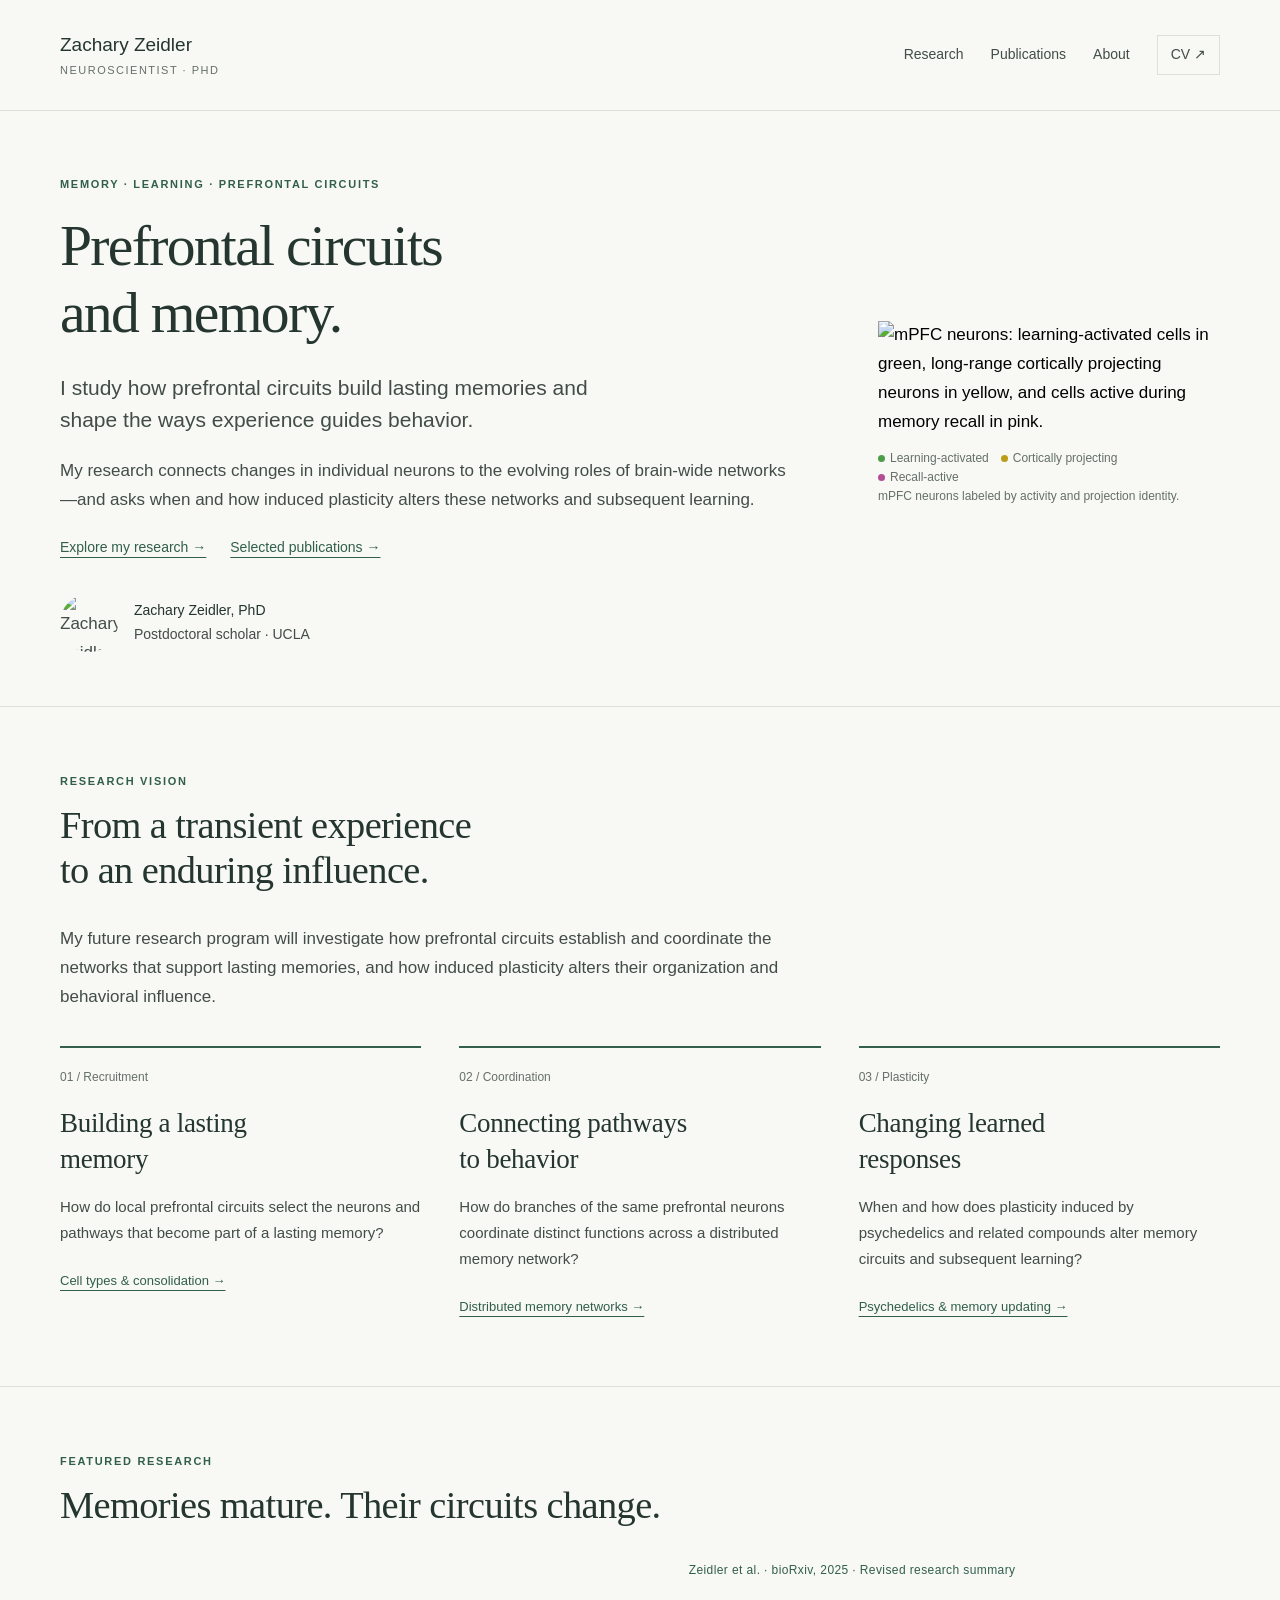
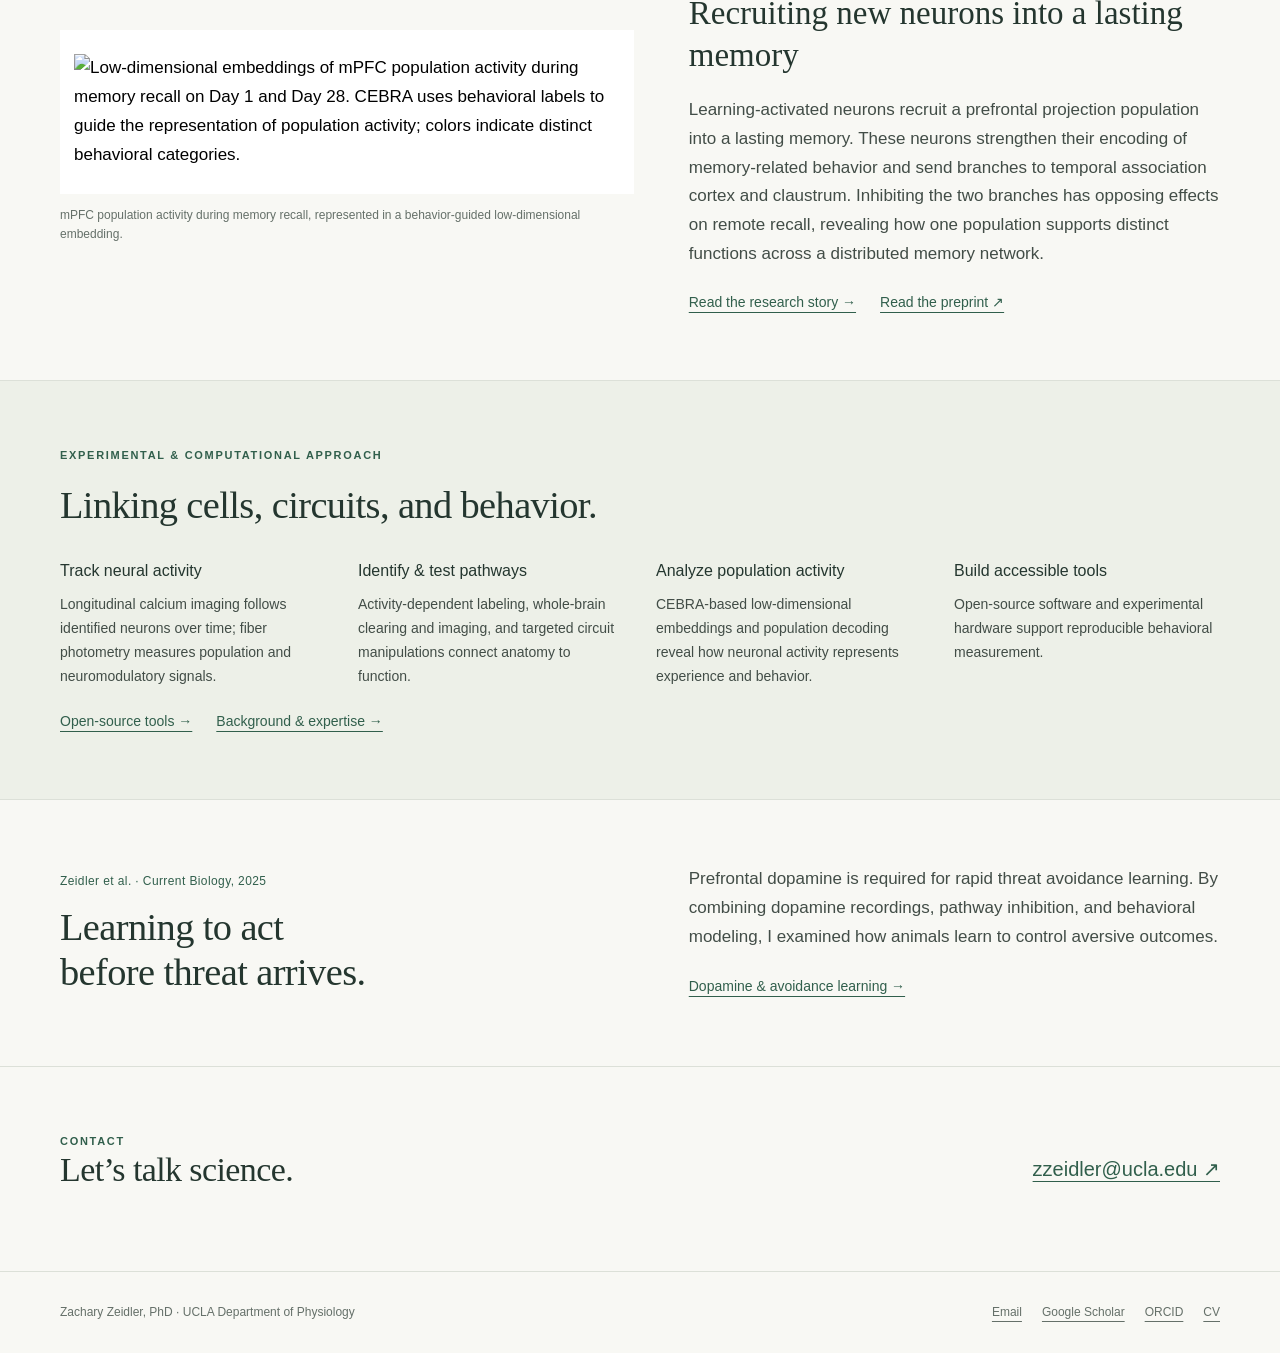
==== index.html @ d7605eec "Add professional neuroscience website" ====
<!doctype html>
<html lang="en"><head><meta charset="utf-8"><meta name="viewport" content="width=device-width,initial-scale=1"><title>Memory, learning &amp; prefrontal circuits | Zachary Zeidler</title><meta name="description" content="Zachary Zeidler is a UCLA neuroscientist studying how prefrontal circuits build lasting memories and support learning and behavioral flexibility."><meta name="theme-color" content="#f8f8f4"><meta property="og:title" content="Memory, learning &amp; prefrontal circuits | Zachary Zeidler"><meta property="og:description" content="Zachary Zeidler is a UCLA neuroscientist studying how prefrontal circuits build lasting memories and support learning and behavioral flexibility."><meta property="og:type" content="website"><link rel="stylesheet" href="styles.css"><script src="site.js" defer></script></head>
<body><a class="skip-link" href="#main">Skip to content</a><header class="site-header"><div class="wrap header-inner"><a class="wordmark" href="index.html">Zachary Zeidler<span>Neuroscientist · PhD</span></a><nav class="site-nav" aria-label="Main navigation"><a href="research.html">Research</a><a href="publications.html">Publications</a><a href="about.html">About</a><a class="cv-link" href="assets/Zeidler-CV-2026.pdf">CV <span aria-hidden="true">↗</span></a></nav></div></header>
<main id="main"><div class="wrap"><section class="hero"><div><p class="eyebrow">Memory · Learning · Prefrontal circuits</p><h1>Prefrontal circuits<br>and memory.</h1><p class="lead">I study how prefrontal circuits build lasting memories and shape the ways experience guides behavior.</p><p>My research connects changes in individual neurons to the evolving roles of brain-wide networks—and asks when and how induced plasticity alters these networks and subsequent learning.</p><div class="link-row"><a class="text-link" href="research.html">Explore my research →</a><a class="text-link" href="publications.html">Selected publications →</a></div><div class="identity"><img src="assets/zeidler-headshot.jpg" alt="Zachary Zeidler" width="58" height="58"><p><strong>Zachary Zeidler, PhD</strong><br>Postdoctoral scholar · UCLA</p></div></div>
<figure class="histology-figure"><button class="image-button" type="button" data-image="assets/histogood.jpg" data-title="mPFC neuron populations" data-caption="mPFC neurons: learning-activated cells in green, long-range cortically projecting neurons in yellow, and cells active during memory recall in pink." aria-label="Enlarge: mPFC neuron populations"><img class="hero-image" src="assets/histogood.jpg" alt="mPFC neurons: learning-activated cells in green, long-range cortically projecting neurons in yellow, and cells active during memory recall in pink." loading="eager"></button><figcaption><span class="caption-key"><span class="dot learning"></span>Learning-activated</span><span class="caption-key"><span class="dot projection"></span>Cortically projecting</span><span class="caption-key"><span class="dot recall"></span>Recall-active</span><br>mPFC neurons labeled by activity and projection identity.</figcaption></figure></section></div>
<section class="section"><div class="wrap"><div class="section-head"><div><p class="eyebrow">Research vision</p><h2>From a transient experience<br>to an enduring influence.</h2></div></div><p class="section-intro">My future research program will investigate how prefrontal circuits establish and coordinate the networks that support lasting memories, and how induced plasticity alters their organization and behavioral influence.</p><div class="directions">
<article class="direction"><span class="number">01 / Recruitment</span><h3>Building a lasting<br>memory</h3><p>How do local prefrontal circuits select the neurons and pathways that become part of a lasting memory?</p><a href="research.html#recruitment">Cell types &amp; consolidation →</a></article>
<article class="direction"><span class="number">02 / Coordination</span><h3>Connecting pathways<br>to behavior</h3><p>How do branches of the same prefrontal neurons coordinate distinct functions across a distributed memory network?</p><a href="research.html#coordination">Distributed memory networks →</a></article>
<article class="direction"><span class="number">03 / Plasticity</span><h3>Changing learned<br>responses</h3><p>When and how does plasticity induced by psychedelics and related compounds alter memory circuits and subsequent learning?</p><a href="research.html#plasticity">Psychedelics &amp; memory updating →</a></article></div></div></section>
<section class="section"><div class="wrap"><div class="section-head"><div><p class="eyebrow">Featured research</p><h2>Memories mature. Their circuits change.</h2></div></div><div class="featured"><figure><div class="figure-panel"><button class="image-button" type="button" data-image="assets/population.jpg" data-title="Population activity across time" data-caption="Low-dimensional embeddings of mPFC population activity during memory recall on Day 1 and Day 28. CEBRA uses behavioral labels to guide the representation of population activity; colors indicate distinct behavioral categories." aria-label="Enlarge: Population activity across time"><img class="" src="assets/population.jpg" alt="Low-dimensional embeddings of mPFC population activity during memory recall on Day 1 and Day 28. CEBRA uses behavioral labels to guide the representation of population activity; colors indicate distinct behavioral categories." loading="lazy"></button></div><figcaption>mPFC population activity during memory recall, represented in a behavior-guided low-dimensional embedding.</figcaption></figure><div><p class="journal">Zeidler et al. · bioRxiv, 2025 · Revised research summary</p><h3>Recruiting new neurons into a lasting memory</h3><p>Learning-activated neurons recruit a prefrontal projection population into a lasting memory. These neurons strengthen their encoding of memory-related behavior and send branches to temporal association cortex and claustrum. Inhibiting the two branches has opposing effects on remote recall, revealing how one population supports distinct functions across a distributed memory network.</p><div class="link-row"><a class="text-link" href="research.html#memory">Read the research story →</a><a class="text-link" href="https://doi.org/10.1101/2025.06.13.659562">Read the preprint ↗</a></div></div></div></div></section>
<section class="section methods-band"><div class="wrap"><p class="eyebrow">Experimental &amp; computational approach</p><h2>Linking cells, circuits, and behavior.</h2><div class="methods"><div><h3>Track neural activity</h3><p>Longitudinal calcium imaging follows identified neurons over time; fiber photometry measures population and neuromodulatory signals.</p></div><div><h3>Identify &amp; test pathways</h3><p>Activity-dependent labeling, whole-brain clearing and imaging, and targeted circuit manipulations connect anatomy to function.</p></div><div><h3>Analyze population activity</h3><p>CEBRA-based low-dimensional embeddings and population decoding reveal how neuronal activity represents experience and behavior.</p></div><div><h3>Build accessible tools</h3><p>Open-source software and experimental hardware support reproducible behavioral measurement.</p></div></div><div class="link-row"><a class="text-link" href="publications.html#tools">Open-source tools →</a><a class="text-link" href="about.html">Background &amp; expertise →</a></div></div></section>
<section class="section"><div class="wrap featured"><div><p class="journal">Zeidler et al. · Current Biology, 2025</p><h2>Learning to act<br>before threat arrives.</h2></div><div><p>Prefrontal dopamine is required for rapid threat avoidance learning. By combining dopamine recordings, pathway inhibition, and behavioral modeling, I examined how animals learn to control aversive outcomes.</p><a class="text-link" href="publications.html#dopamine">Dopamine &amp; avoidance learning →</a></div></div></section><section class="section"><div class="wrap contact"><div><p class="eyebrow">Contact</p><h2>Let’s talk science.</h2></div><a class="email-link" href="mailto:zzeidler@ucla.edu">zzeidler@ucla.edu ↗</a></div></section></main>
<footer class="site-footer"><div class="wrap footer-inner"><span>Zachary Zeidler, PhD · UCLA Department of Physiology</span><div class="footer-links"><a href="mailto:zzeidler@ucla.edu">Email</a><a href="https://scholar.google.com/citations?hl=en&amp;user=5ut2dOMAAAAJ&amp;view_op=list_works&amp;sortby=pubdate">Google Scholar</a><a href="https://orcid.org/0000-0001-6539-4360">ORCID</a><a href="assets/Zeidler-CV-2026.pdf">CV</a></div></div></footer>
<dialog class="image-dialog" aria-labelledby="image-title"><div class="dialog-top"><h2 id="image-title">Research image</h2><button class="close" type="button">Close</button></div><img alt=""><p></p></dialog></body></html>
---- styles.css ----
:root{--paper:#f8f8f4;--white:#fff;--ink:#24362f;--body:#424d47;--muted:#657069;--green:#315f4c;--line:#dce0d8;--wash:#edf0e8;--serif:Georgia,'Times New Roman',serif;--sans:-apple-system,BlinkMacSystemFont,'Segoe UI',sans-serif}
*{box-sizing:border-box}html{scroll-padding-top:30px}body{margin:0;background:var(--paper);color:var(--body);font:17px/1.7 var(--sans);-webkit-font-smoothing:antialiased}a{color:var(--green);text-decoration-thickness:1px;text-underline-offset:5px}a:hover{color:#183f2e}a:focus-visible,button:focus-visible,summary:focus-visible{outline:3px solid #648c78;outline-offset:5px}button{font:inherit}img{max-width:100%;display:block}figure{margin:0}h1,h2,h3{color:var(--ink);font-weight:400;margin:0;line-height:1.17}h1,h2{font-family:var(--serif)}h1{font-size:clamp(40px,4.5vw,64px);letter-spacing:-1.7px}h2{font-size:clamp(30px,3vw,40px);letter-spacing:-.6px}h3{font-size:22px;line-height:1.35}p{margin:0 0 20px}ul{padding-left:22px}.wrap{width:min(1160px,calc(100% - 88px));margin:auto}.narrow{max-width:780px}.eyebrow{font-size:11px;letter-spacing:1.7px;text-transform:uppercase;font-weight:600;color:var(--green);margin:0 0 18px}.small{font-size:14px;line-height:1.6;color:var(--muted)}.site-header{padding:29px 0;border-bottom:1px solid var(--line)}.header-inner{display:flex;justify-content:space-between;align-items:center;gap:30px}.wordmark{font-size:19px;font-weight:500;color:var(--ink);text-decoration:none;white-space:nowrap}.wordmark span{display:block;color:var(--muted);font-size:11px;letter-spacing:1.5px;text-transform:uppercase;font-weight:400;line-height:1.8}.site-nav{display:flex;gap:27px;align-items:center;font-size:14px}.site-nav a{text-decoration:none;color:var(--body);padding:6px 0}.site-nav a[aria-current=page]{color:var(--green);box-shadow:0 1px var(--green)}.site-nav .cv-link{border:1px solid var(--line);padding:7px 13px}.skip-link{position:absolute;top:-100px;left:20px;padding:8px;background:var(--white);z-index:5}.skip-link:focus{top:10px}.hero{display:grid;grid-template-columns:1.2fr 1fr;gap:72px;align-items:center;padding:64px 0 54px}.hero h1{margin-bottom:25px}.hero .lead{font-size:21px;line-height:1.55;max-width:560px}.hero .identity{display:flex;gap:16px;align-items:center;margin-top:34px}.identity img{width:58px;height:58px;border-radius:50%;object-fit:cover;object-position:50% 43%}.identity p{margin:0;font-size:14px}.identity strong{font-weight:500;color:var(--ink)}.hero-image{width:100%;height:430px;object-fit:cover;object-position:61% 50%}.image-button{display:block;width:100%;padding:0;border:0;background:transparent;cursor:zoom-in;text-align:left}.image-button:hover img{outline:1px solid var(--green);outline-offset:3px}figcaption{font-size:12px;line-height:1.6;color:var(--muted);margin-top:12px}.caption-key{display:inline-flex;gap:5px;align-items:center;margin-right:12px}.dot{width:7px;height:7px;border-radius:50%;display:inline-block}.dot.learning{background:#458751}.dot.recall{background:#a74e91}.text-link{font-size:14px;font-weight:500}.link-row{display:flex;gap:24px;flex-wrap:wrap;margin-top:22px}.section{padding:65px 0;border-top:1px solid var(--line)}.section-head{display:flex;justify-content:space-between;gap:28px;align-items:end;margin-bottom:32px}.section-head h2{max-width:760px}.section-head .eyebrow{margin-bottom:12px}.section-intro{max-width:745px;margin-bottom:35px}.directions{display:grid;grid-template-columns:repeat(3,1fr);gap:38px}.direction{border-top:2px solid var(--green);padding-top:19px}.direction .number{font-size:12px;color:var(--muted);display:block;margin-bottom:17px}.direction h3{font-family:var(--serif);font-size:27px;margin-bottom:16px;letter-spacing:-.3px}.direction p{font-size:15px;line-height:1.75}.direction a{font-size:13px}.featured{display:grid;grid-template-columns:1.08fr 1fr;gap:55px;align-items:center}.featured .figure-panel{background:var(--white);padding:24px 14px}.featured h3{font-family:var(--serif);font-size:33px;line-height:1.25;margin-bottom:20px}.journal{font-size:12px;color:var(--green);letter-spacing:.4px;margin-bottom:13px}.methods-band{background:var(--wash)}.methods{display:grid;grid-template-columns:repeat(4,1fr);gap:32px;margin-top:32px}.methods h3{font-size:16px;font-weight:500;margin-bottom:12px}.methods p{font-size:14px;margin:0}.page-top{padding:66px 0 46px}.page-top h1{margin-bottom:23px}.page-top .intro{font-size:21px;line-height:1.6;max-width:810px}.page-top .eyebrow{margin-bottom:17px}.research-story{display:grid;grid-template-columns:1fr 1fr;gap:65px;align-items:start}.research-story h2{margin-bottom:22px}.research-story h3{margin:26px 0 13px;font-family:var(--serif);font-size:27px}.anatomy{background:#050505;padding:15px;display:grid;grid-template-columns:1fr 1fr;gap:10px;color:#f4f4f4}.anatomy div{min-width:0}.anatomy img{width:100%;height:190px;object-fit:contain}.anatomy span{display:block;font-size:11px;letter-spacing:1px;text-transform:uppercase;padding:4px 7px}.research-gallery{display:grid;gap:30px}.population-panel{padding:22px 10px;background:white}.vision-detail{display:grid;grid-template-columns:200px 1fr;gap:48px;padding:36px 0;border-top:1px solid var(--line)}.vision-detail h3{font-family:var(--serif);font-size:29px;margin-bottom:16px}.vision-detail .index{font-size:13px;color:var(--green)}.vision-detail p:last-child{margin-bottom:0}.vision-detail .approach{font-size:14px;color:var(--muted)}.pub{display:grid;grid-template-columns:180px 1fr;gap:50px;padding:38px 0;border-top:1px solid var(--line)}.pub-side .pub-year{font-family:var(--serif);font-size:30px;color:var(--ink);margin-bottom:5px}.pub-side p{font-size:13px;margin:0}.pub h2{font-size:29px;margin-bottom:17px;line-height:1.25}.pub .paper-title{font-size:15px;line-height:1.5;margin-bottom:8px;color:var(--ink);font-weight:500}.pub .authors{font-size:13px;color:var(--muted);margin-bottom:20px}.pub .summary{max-width:740px}.pub .topic{font-size:11px;letter-spacing:1.5px;text-transform:uppercase;color:var(--green);margin-bottom:10px}.pub details{font-size:13px;margin-top:20px}.pub summary{cursor:pointer;color:var(--green)}.pub details p{margin:12px 0 0}.pub .link-row{margin:10px 0 0}.about-grid{display:grid;grid-template-columns:300px 1fr;gap:64px;align-items:start}.portrait{width:300px;aspect-ratio:3/4;object-fit:cover;object-position:center 43%}.about-grid h1{margin-bottom:24px}.about-grid .intro{font-size:21px;line-height:1.6}.about-grid .eyebrow{margin-bottom:16px}.training-grid{display:grid;grid-template-columns:1fr 1fr;gap:60px}.timeline-item{display:grid;grid-template-columns:90px 1fr;gap:23px;padding:23px 0;border-bottom:1px solid var(--line)}.timeline-item .date{font-size:13px;color:var(--muted)}.timeline-item h3{font-size:17px}.timeline-item p{font-size:14px;margin:5px 0 0}.recognition{padding-left:0;list-style:none}.recognition li{padding:14px 0;border-bottom:1px solid var(--line);font-size:15px}.recognition span{color:var(--muted);font-size:13px}.contact{display:flex;justify-content:space-between;align-items:center;gap:40px}.contact h2{font-size:34px;margin-bottom:16px}.contact p{max-width:620px;margin:0}.email-link{font-size:20px;white-space:nowrap}.site-footer{padding:30px 0;border-top:1px solid var(--line);font-size:12px;color:var(--muted)}.footer-inner{display:flex;gap:25px;justify-content:space-between;align-items:center}.footer-links{display:flex;gap:20px;flex-wrap:wrap}.footer-links a{color:var(--muted)}.image-dialog{width:min(1120px,94vw);max-height:93vh;border:0;padding:24px;background:var(--paper);color:var(--body)}.image-dialog::backdrop{background:rgb(16 25 20 / .82)}.image-dialog .dialog-top{display:flex;justify-content:space-between;align-items:center;gap:20px;margin-bottom:18px}.image-dialog h2{font-size:24px}.image-dialog .close{border:1px solid var(--line);background:var(--white);padding:6px 14px;cursor:pointer}.image-dialog img{max-height:70vh;object-fit:contain;margin:auto}.image-dialog p{font-size:13px;margin:14px 0 0}.endnote{font-size:13px;color:var(--muted);padding-top:25px}.inline-note{font-size:13px;color:var(--muted);border-left:2px solid var(--line);padding-left:17px}.section.compact{padding:40px 0}
@media(min-width:1400px){.hero{padding-top:78px;padding-bottom:70px}.hero-image{height:475px}}
@media(max-width:900px){.wrap{width:calc(100% - 48px)}.hero{gap:35px}.hero .lead{font-size:19px}.hero-image{height:380px}.directions{gap:23px}.direction h3{font-size:24px}.methods{grid-template-columns:1fr 1fr;gap:25px}.featured{gap:30px}.research-story{gap:30px}.anatomy{grid-template-columns:1fr}.anatomy img{height:auto}.pub{grid-template-columns:130px 1fr;gap:28px}.about-grid{grid-template-columns:230px 1fr;gap:35px}.portrait{width:230px}.site-nav{gap:17px}.training-grid{gap:35px}.vision-detail{grid-template-columns:140px 1fr;gap:25px}}
@media(max-width:640px){body{font-size:16px}.wrap{width:calc(100% - 40px)}.site-header{padding:18px 0}.header-inner{display:block}.wordmark{font-size:19px}.wordmark span{display:inline;margin-left:10px;font-size:10px}.site-nav{margin-top:18px;gap:19px;flex-wrap:wrap;font-size:13px}.site-nav .cv-link{padding:3px 9px}.hero{grid-template-columns:1fr;padding:36px 0;gap:32px}.hero h1{font-size:46px;letter-spacing:-1px}.hero .lead{font-size:19px}.hero .identity{margin-top:24px}.hero-image{height:300px;object-position:55% 60%}.section{padding:43px 0}.section-head{display:block;margin-bottom:26px}.section-head>a{display:inline-block;margin-top:15px}.directions{grid-template-columns:1fr;gap:27px}.direction .number{margin-bottom:8px}.direction h3{font-size:27px;margin-bottom:12px}.direction p{margin-bottom:13px}.featured{grid-template-columns:1fr;gap:25px}.featured h3{font-size:30px}.methods{gap:24px 22px}.page-top{padding:38px 0 32px}.page-top h1{font-size:43px}.page-top .intro{font-size:19px}.research-story{grid-template-columns:1fr;gap:28px}.anatomy{grid-template-columns:1fr 1fr;padding:8px;gap:5px}.anatomy img{height:125px}.anatomy span{font-size:9px;padding:2px}.vision-detail{grid-template-columns:1fr;gap:12px;padding:28px 0}.vision-detail h3{font-size:28px}.pub{grid-template-columns:1fr;gap:16px;padding:30px 0}.pub-side{display:flex;gap:12px;align-items:baseline}.pub-side .pub-year{font-size:23px}.pub h2{font-size:28px}.about-grid{grid-template-columns:1fr;gap:28px}.portrait{width:190px;aspect-ratio:4/5}.about-grid h1{font-size:43px}.training-grid{grid-template-columns:1fr;gap:35px}.contact{display:block}.email-link{display:inline-block;margin-top:23px;font-size:18px}.footer-inner{display:block}.footer-links{margin-top:14px;gap:18px}.timeline-item{grid-template-columns:80px 1fr;gap:15px}.image-dialog{padding:17px}.image-dialog h2{font-size:20px}}
@media(prefers-reduced-motion:reduce){*{scroll-behavior:auto!important}}

/* Keep supplied histology within its native 342 x 340 pixel resolution. */
.hero{grid-template-columns:minmax(0,1fr) 342px;gap:80px}
.histology-figure{width:100%;max-width:342px;justify-self:center}
.hero-image{width:100%;height:auto;max-width:342px;object-fit:contain;object-position:center}
.dot.learning{background:#4e9e49}.dot.projection{background:#bd9c18}.dot.recall{background:#b54d97}
.image-dialog img{width:auto;max-width:100%;height:auto}
.training-only{max-width:860px}.expertise-intro{margin-top:24px;max-width:850px}
@media(max-width:900px){.hero{grid-template-columns:minmax(0,1fr) minmax(0,300px);gap:32px}}
@media(max-width:640px){.hero{grid-template-columns:1fr;gap:30px}.hero-image{height:auto}}
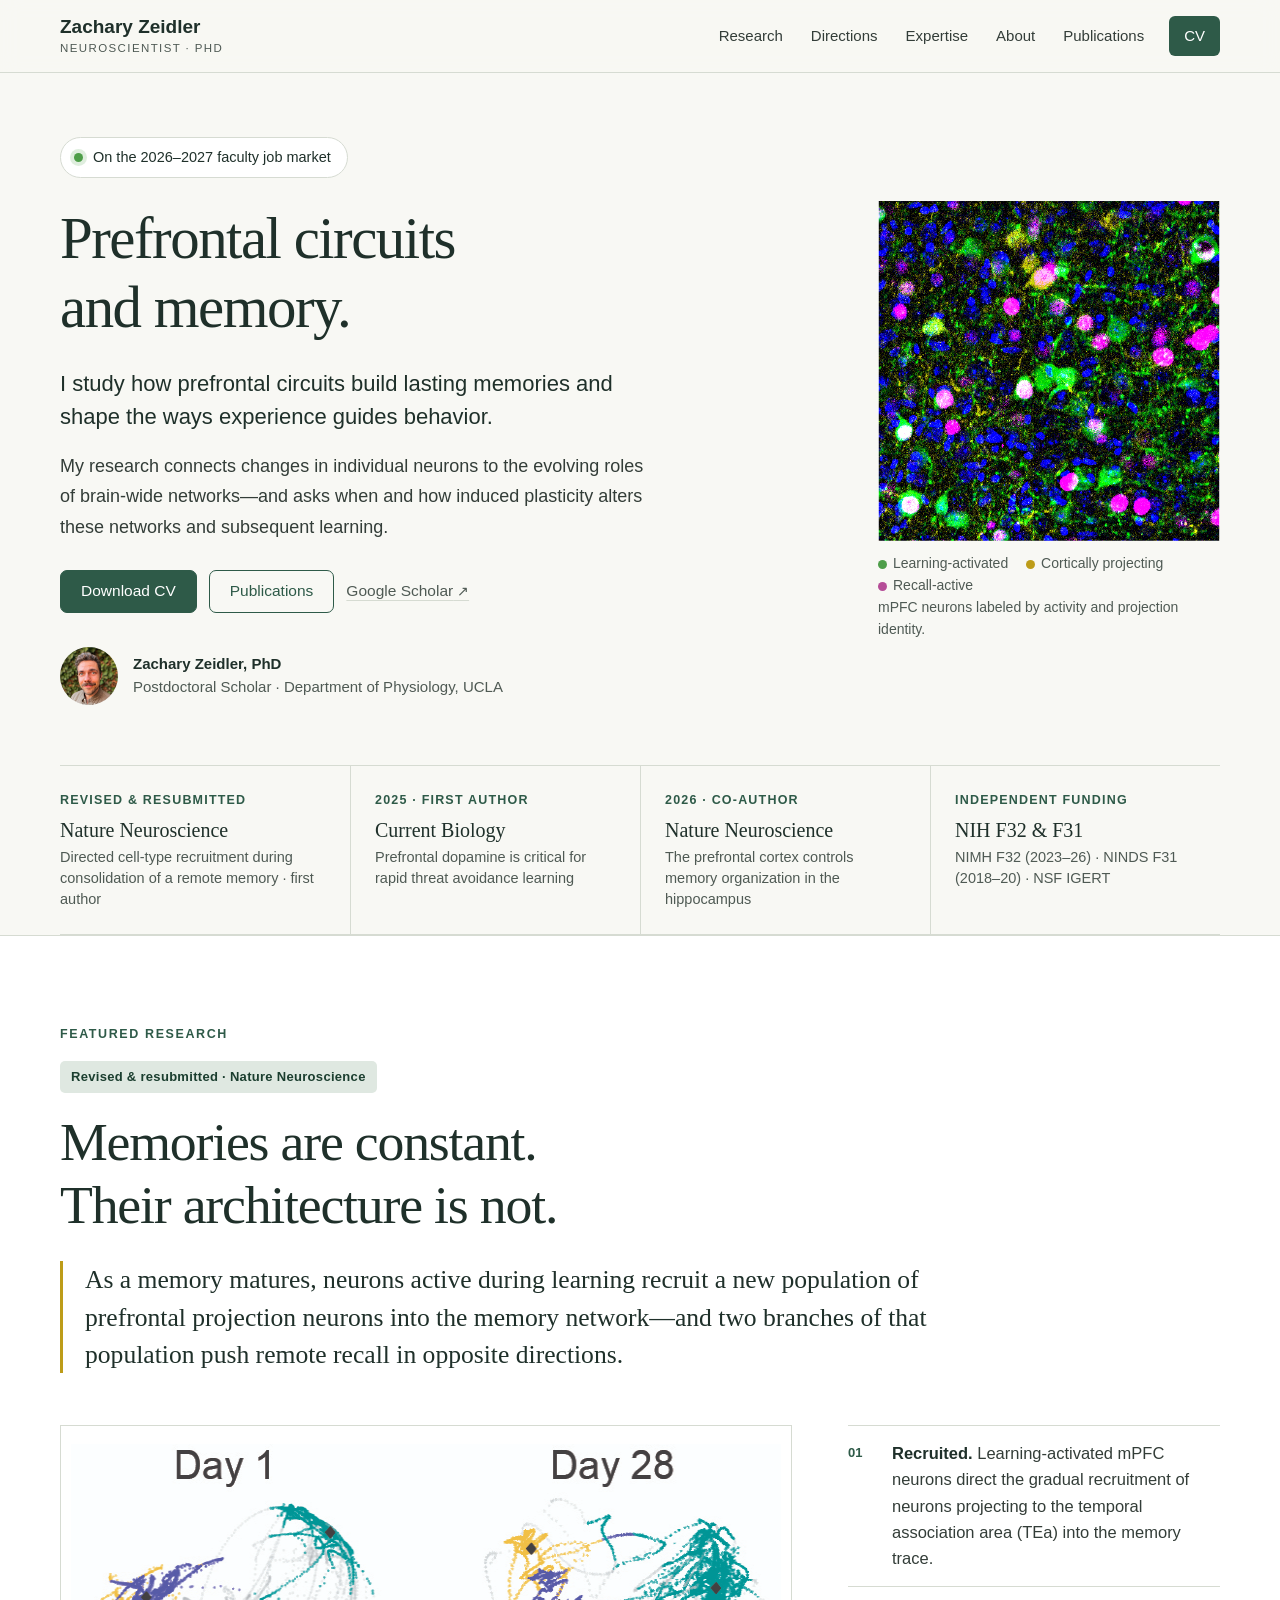
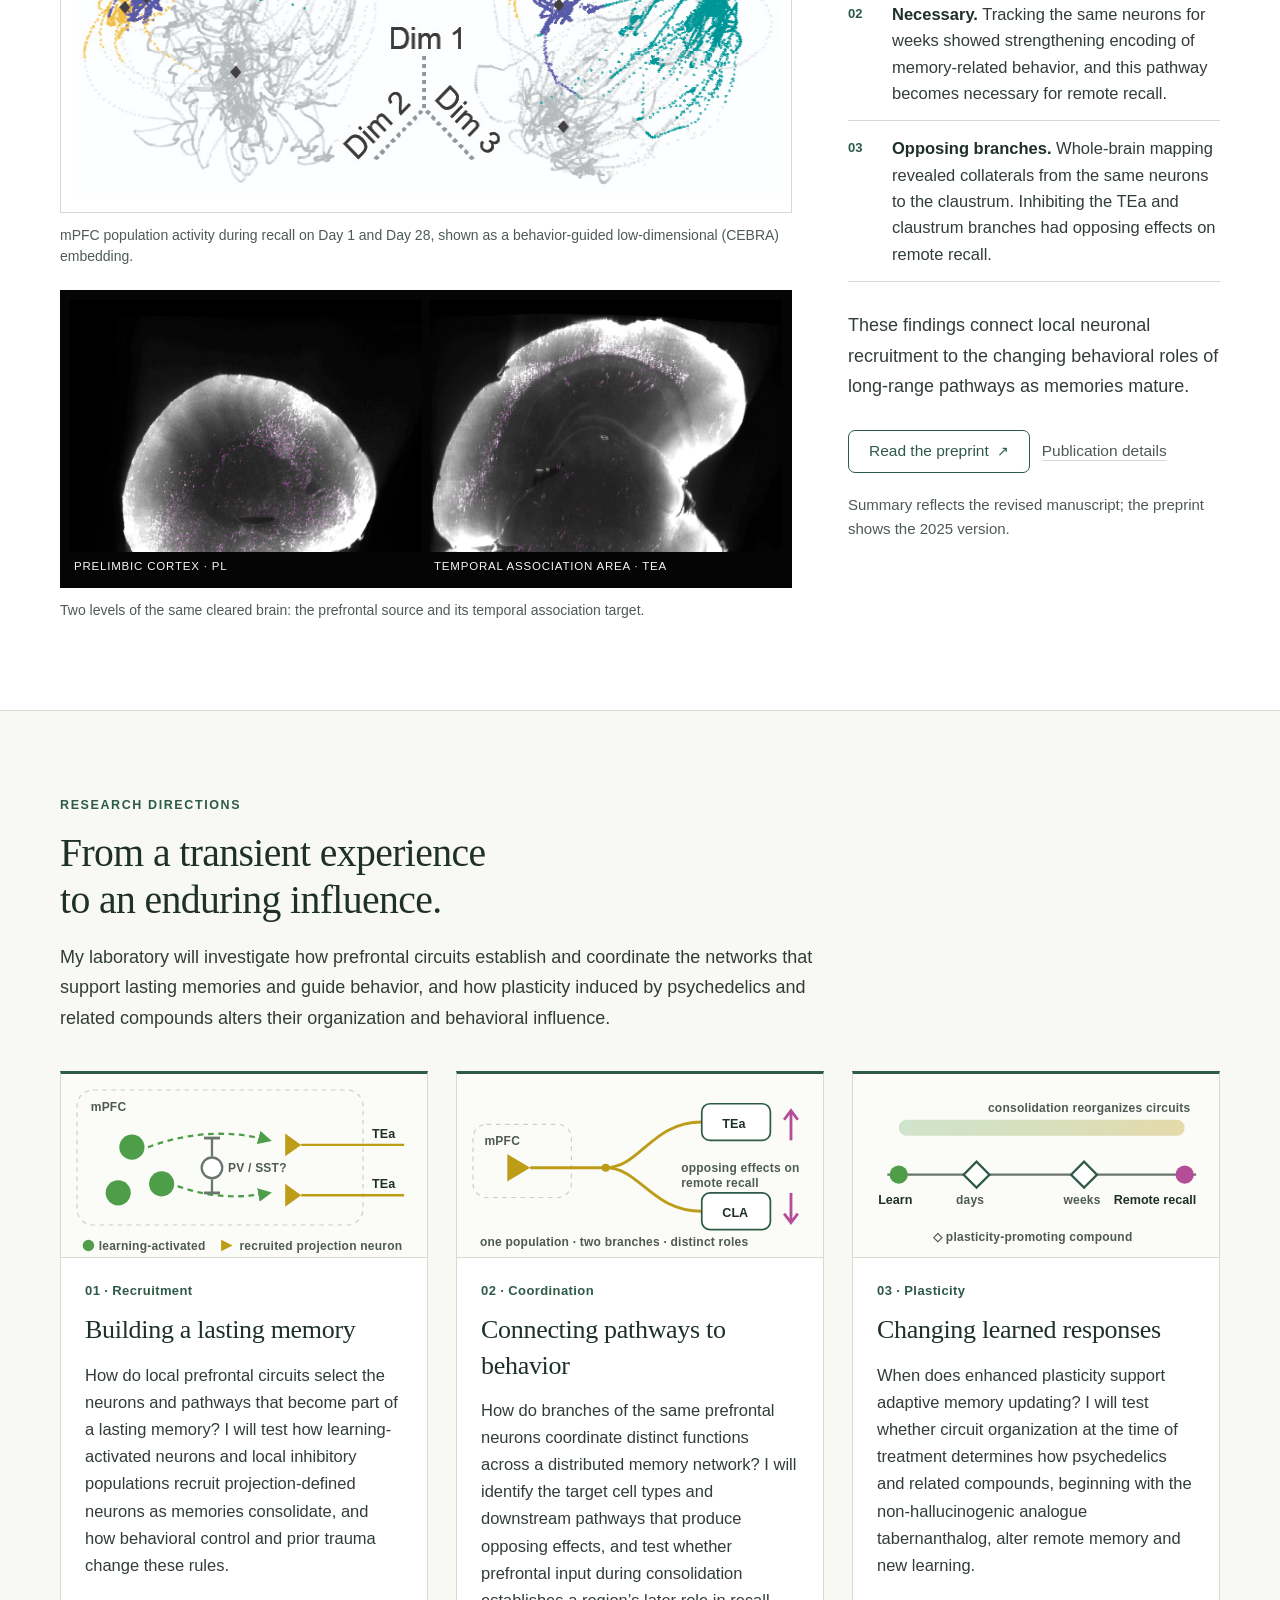
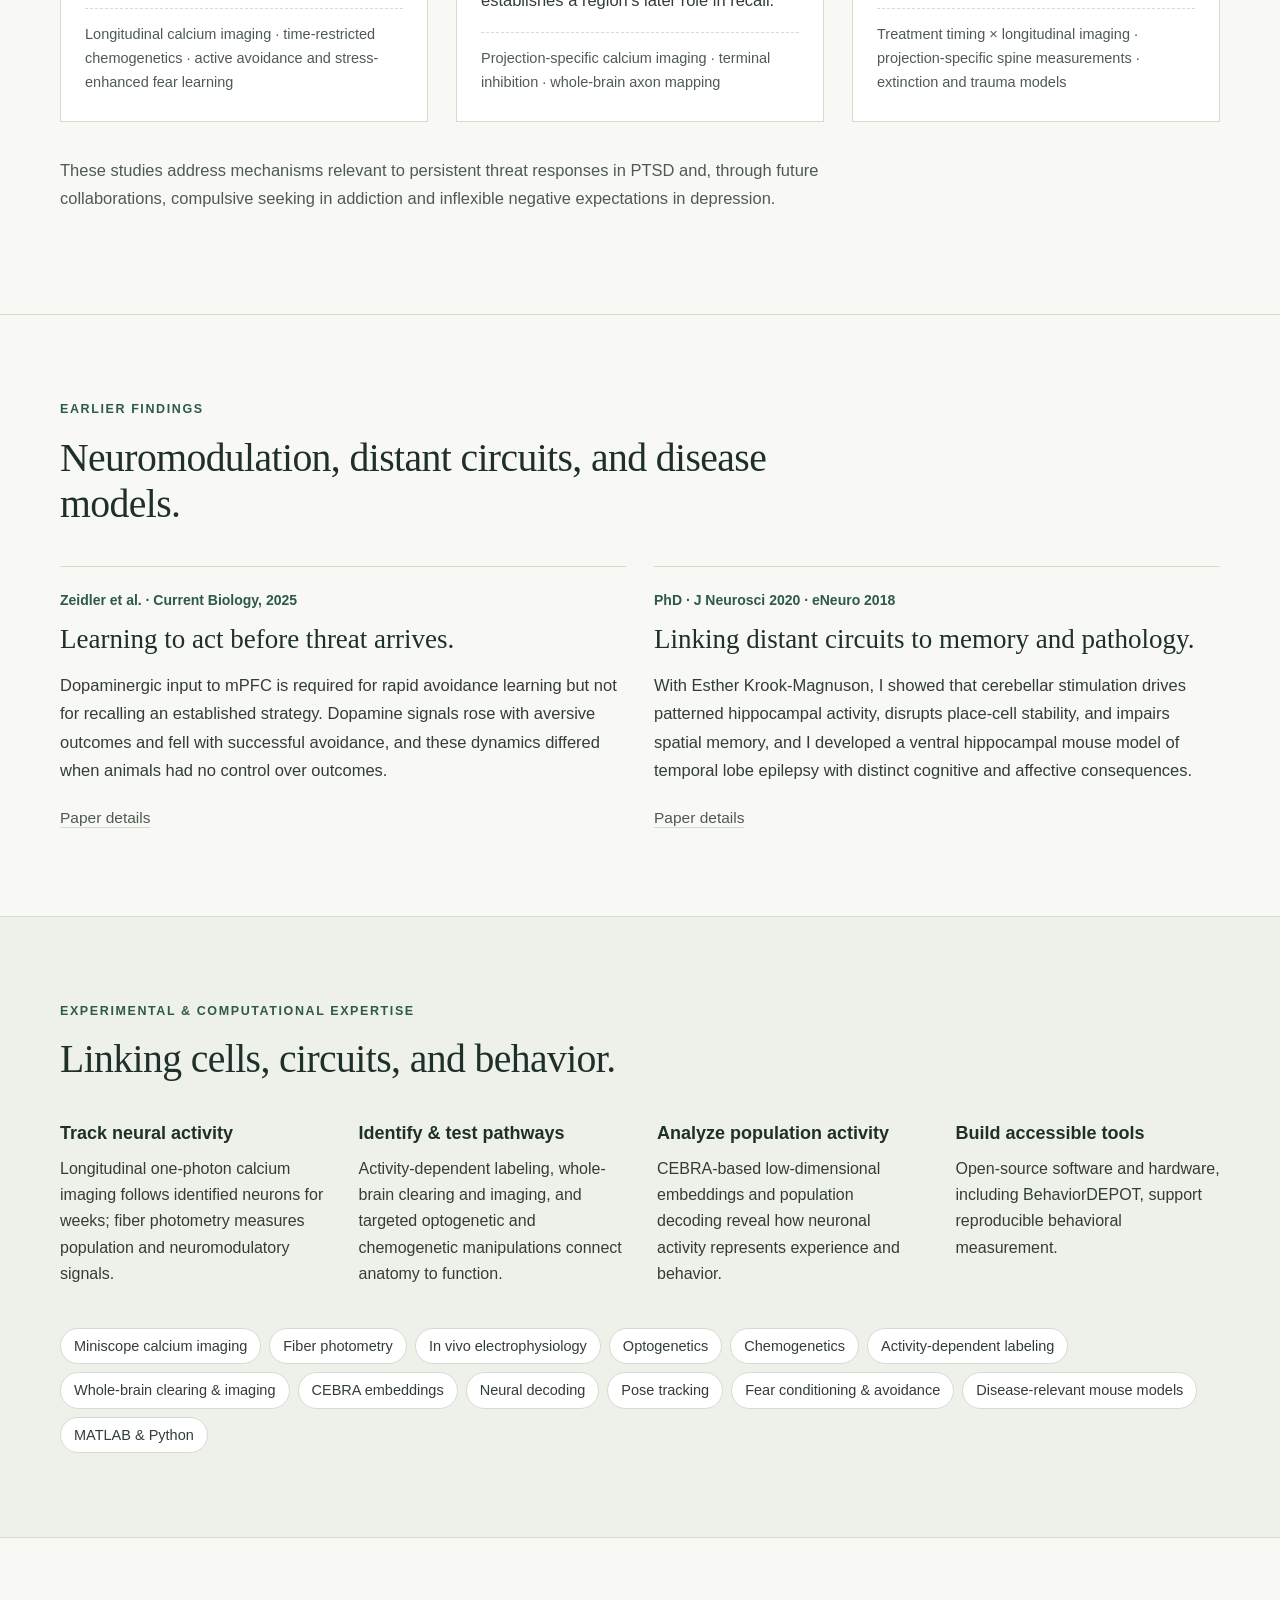
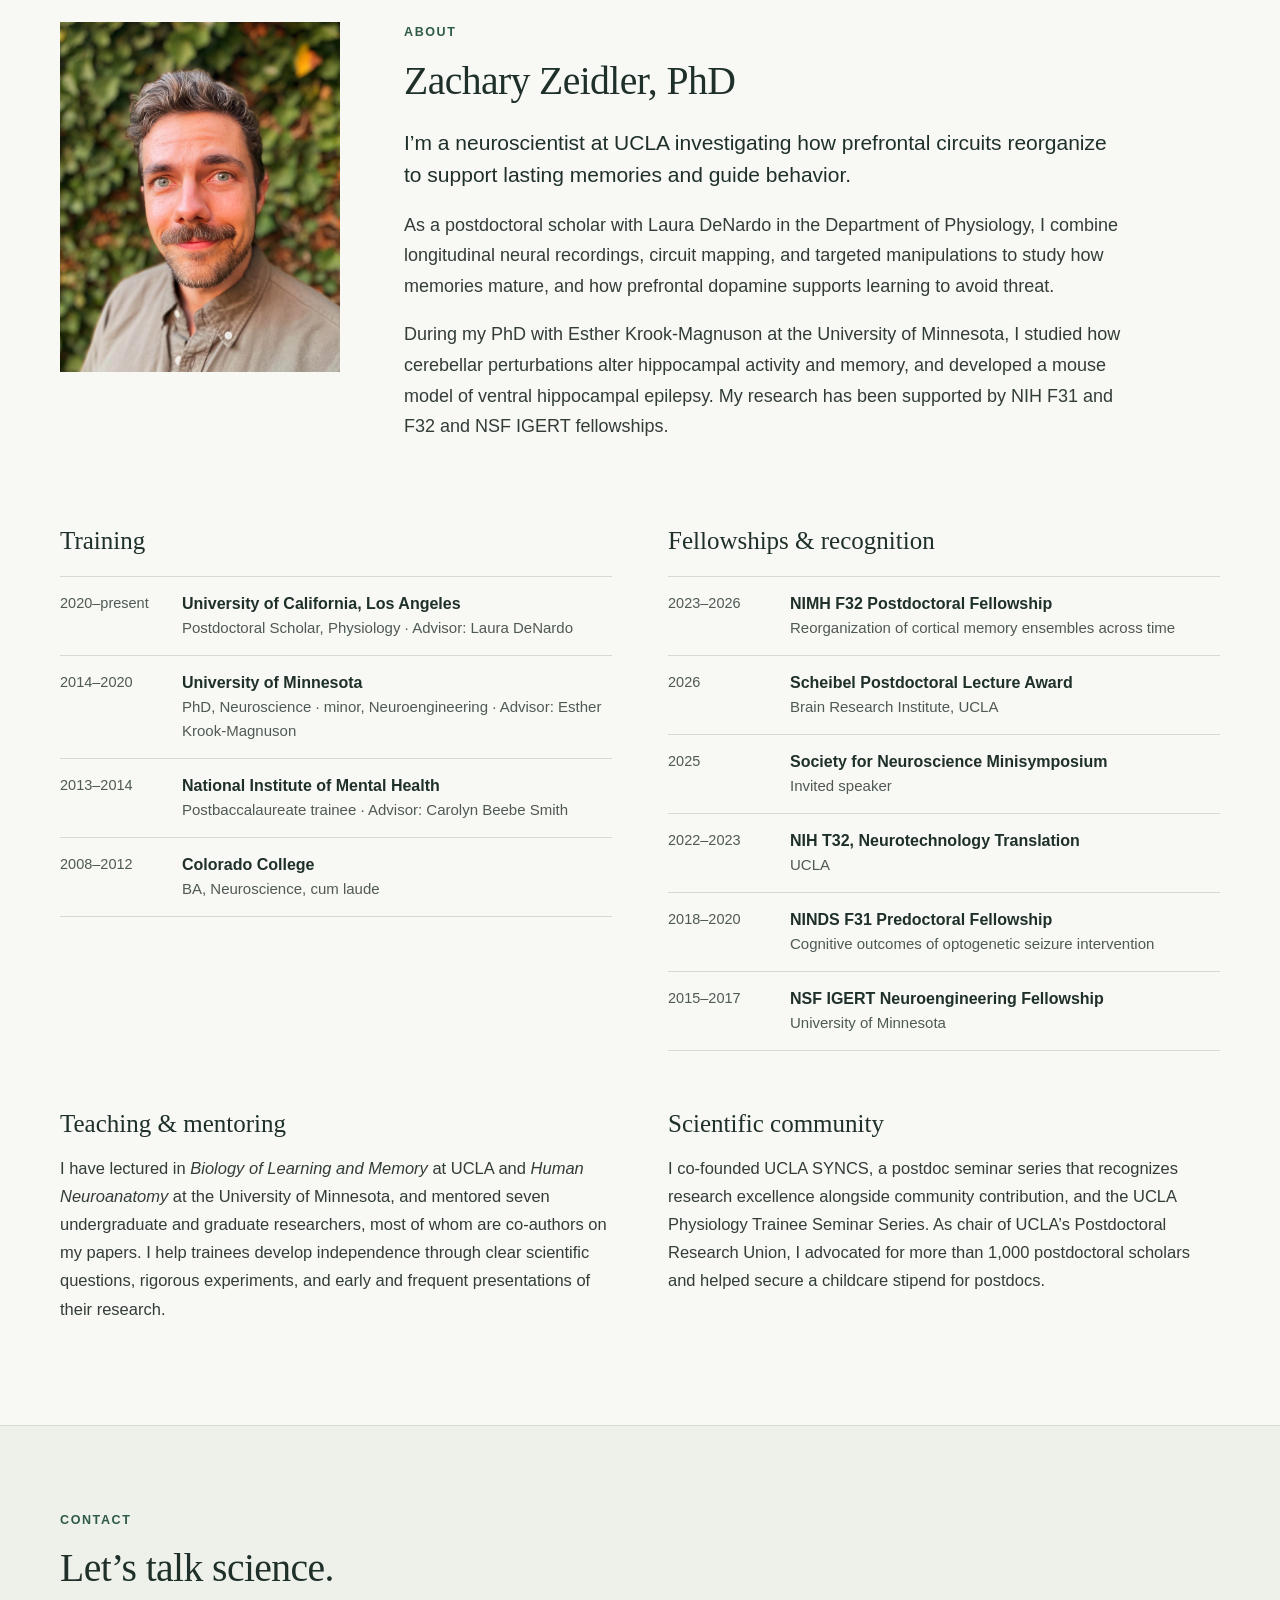
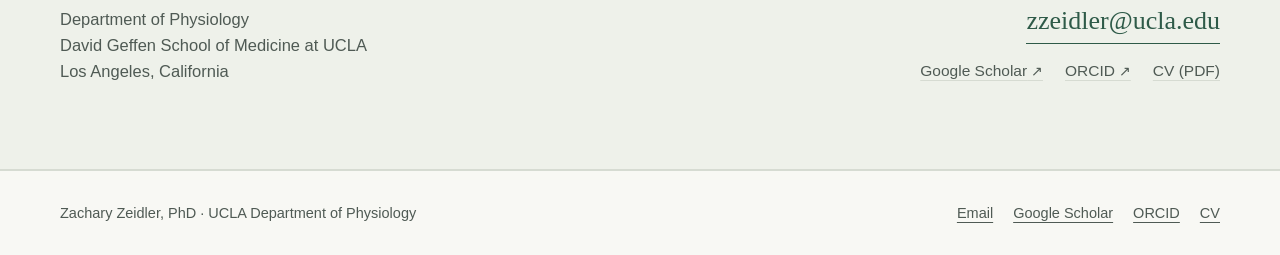
==== commit 6458a90e: "Redesign site for 2026-27 faculty job market Consolidate research and about content onto the homepag" ====
--- a/index.html
+++ b/index.html
@@ -1,14 +1,398 @@
 <!doctype html>
-<html lang="en"><head><meta charset="utf-8"><meta name="viewport" content="width=device-width,initial-scale=1"><title>Memory, learning &amp; prefrontal circuits | Zachary Zeidler</title><meta name="description" content="Zachary Zeidler is a UCLA neuroscientist studying how prefrontal circuits build lasting memories and support learning and behavioral flexibility."><meta name="theme-color" content="#f8f8f4"><meta property="og:title" content="Memory, learning &amp; prefrontal circuits | Zachary Zeidler"><meta property="og:description" content="Zachary Zeidler is a UCLA neuroscientist studying how prefrontal circuits build lasting memories and support learning and behavioral flexibility."><meta property="og:type" content="website"><link rel="stylesheet" href="styles.css"><script src="site.js" defer></script></head>
-<body><a class="skip-link" href="#main">Skip to content</a><header class="site-header"><div class="wrap header-inner"><a class="wordmark" href="index.html">Zachary Zeidler<span>Neuroscientist · PhD</span></a><nav class="site-nav" aria-label="Main navigation"><a href="research.html">Research</a><a href="publications.html">Publications</a><a href="about.html">About</a><a class="cv-link" href="assets/Zeidler-CV-2026.pdf">CV <span aria-hidden="true">↗</span></a></nav></div></header>
-<main id="main"><div class="wrap"><section class="hero"><div><p class="eyebrow">Memory · Learning · Prefrontal circuits</p><h1>Prefrontal circuits<br>and memory.</h1><p class="lead">I study how prefrontal circuits build lasting memories and shape the ways experience guides behavior.</p><p>My research connects changes in individual neurons to the evolving roles of brain-wide networks—and asks when and how induced plasticity alters these networks and subsequent learning.</p><div class="link-row"><a class="text-link" href="research.html">Explore my research →</a><a class="text-link" href="publications.html">Selected publications →</a></div><div class="identity"><img src="assets/zeidler-headshot.jpg" alt="Zachary Zeidler" width="58" height="58"><p><strong>Zachary Zeidler, PhD</strong><br>Postdoctoral scholar · UCLA</p></div></div>
-<figure class="histology-figure"><button class="image-button" type="button" data-image="assets/histogood.jpg" data-title="mPFC neuron populations" data-caption="mPFC neurons: learning-activated cells in green, long-range cortically projecting neurons in yellow, and cells active during memory recall in pink." aria-label="Enlarge: mPFC neuron populations"><img class="hero-image" src="assets/histogood.jpg" alt="mPFC neurons: learning-activated cells in green, long-range cortically projecting neurons in yellow, and cells active during memory recall in pink." loading="eager"></button><figcaption><span class="caption-key"><span class="dot learning"></span>Learning-activated</span><span class="caption-key"><span class="dot projection"></span>Cortically projecting</span><span class="caption-key"><span class="dot recall"></span>Recall-active</span><br>mPFC neurons labeled by activity and projection identity.</figcaption></figure></section></div>
-<section class="section"><div class="wrap"><div class="section-head"><div><p class="eyebrow">Research vision</p><h2>From a transient experience<br>to an enduring influence.</h2></div></div><p class="section-intro">My future research program will investigate how prefrontal circuits establish and coordinate the networks that support lasting memories, and how induced plasticity alters their organization and behavioral influence.</p><div class="directions">
-<article class="direction"><span class="number">01 / Recruitment</span><h3>Building a lasting<br>memory</h3><p>How do local prefrontal circuits select the neurons and pathways that become part of a lasting memory?</p><a href="research.html#recruitment">Cell types &amp; consolidation →</a></article>
-<article class="direction"><span class="number">02 / Coordination</span><h3>Connecting pathways<br>to behavior</h3><p>How do branches of the same prefrontal neurons coordinate distinct functions across a distributed memory network?</p><a href="research.html#coordination">Distributed memory networks →</a></article>
-<article class="direction"><span class="number">03 / Plasticity</span><h3>Changing learned<br>responses</h3><p>When and how does plasticity induced by psychedelics and related compounds alter memory circuits and subsequent learning?</p><a href="research.html#plasticity">Psychedelics &amp; memory updating →</a></article></div></div></section>
-<section class="section"><div class="wrap"><div class="section-head"><div><p class="eyebrow">Featured research</p><h2>Memories mature. Their circuits change.</h2></div></div><div class="featured"><figure><div class="figure-panel"><button class="image-button" type="button" data-image="assets/population.jpg" data-title="Population activity across time" data-caption="Low-dimensional embeddings of mPFC population activity during memory recall on Day 1 and Day 28. CEBRA uses behavioral labels to guide the representation of population activity; colors indicate distinct behavioral categories." aria-label="Enlarge: Population activity across time"><img class="" src="assets/population.jpg" alt="Low-dimensional embeddings of mPFC population activity during memory recall on Day 1 and Day 28. CEBRA uses behavioral labels to guide the representation of population activity; colors indicate distinct behavioral categories." loading="lazy"></button></div><figcaption>mPFC population activity during memory recall, represented in a behavior-guided low-dimensional embedding.</figcaption></figure><div><p class="journal">Zeidler et al. · bioRxiv, 2025 · Revised research summary</p><h3>Recruiting new neurons into a lasting memory</h3><p>Learning-activated neurons recruit a prefrontal projection population into a lasting memory. These neurons strengthen their encoding of memory-related behavior and send branches to temporal association cortex and claustrum. Inhibiting the two branches has opposing effects on remote recall, revealing how one population supports distinct functions across a distributed memory network.</p><div class="link-row"><a class="text-link" href="research.html#memory">Read the research story →</a><a class="text-link" href="https://doi.org/10.1101/2025.06.13.659562">Read the preprint ↗</a></div></div></div></div></section>
-<section class="section methods-band"><div class="wrap"><p class="eyebrow">Experimental &amp; computational approach</p><h2>Linking cells, circuits, and behavior.</h2><div class="methods"><div><h3>Track neural activity</h3><p>Longitudinal calcium imaging follows identified neurons over time; fiber photometry measures population and neuromodulatory signals.</p></div><div><h3>Identify &amp; test pathways</h3><p>Activity-dependent labeling, whole-brain clearing and imaging, and targeted circuit manipulations connect anatomy to function.</p></div><div><h3>Analyze population activity</h3><p>CEBRA-based low-dimensional embeddings and population decoding reveal how neuronal activity represents experience and behavior.</p></div><div><h3>Build accessible tools</h3><p>Open-source software and experimental hardware support reproducible behavioral measurement.</p></div></div><div class="link-row"><a class="text-link" href="publications.html#tools">Open-source tools →</a><a class="text-link" href="about.html">Background &amp; expertise →</a></div></div></section>
-<section class="section"><div class="wrap featured"><div><p class="journal">Zeidler et al. · Current Biology, 2025</p><h2>Learning to act<br>before threat arrives.</h2></div><div><p>Prefrontal dopamine is required for rapid threat avoidance learning. By combining dopamine recordings, pathway inhibition, and behavioral modeling, I examined how animals learn to control aversive outcomes.</p><a class="text-link" href="publications.html#dopamine">Dopamine &amp; avoidance learning →</a></div></div></section><section class="section"><div class="wrap contact"><div><p class="eyebrow">Contact</p><h2>Let’s talk science.</h2></div><a class="email-link" href="mailto:zzeidler@ucla.edu">zzeidler@ucla.edu ↗</a></div></section></main>
-<footer class="site-footer"><div class="wrap footer-inner"><span>Zachary Zeidler, PhD · UCLA Department of Physiology</span><div class="footer-links"><a href="mailto:zzeidler@ucla.edu">Email</a><a href="https://scholar.google.com/citations?hl=en&amp;user=5ut2dOMAAAAJ&amp;view_op=list_works&amp;sortby=pubdate">Google Scholar</a><a href="https://orcid.org/0000-0001-6539-4360">ORCID</a><a href="assets/Zeidler-CV-2026.pdf">CV</a></div></div></footer>
-<dialog class="image-dialog" aria-labelledby="image-title"><div class="dialog-top"><h2 id="image-title">Research image</h2><button class="close" type="button">Close</button></div><img alt=""><p></p></dialog></body></html>+<html lang="en">
+<head>
+<meta charset="utf-8">
+<meta name="viewport" content="width=device-width,initial-scale=1">
+<title>Zachary Zeidler | Prefrontal circuits &amp; memory</title>
+<meta name="description" content="Zachary Zeidler, PhD, is a UCLA neuroscientist on the 2026–27 faculty job market, studying how prefrontal circuits build lasting memories and how induced plasticity alters them.">
+<meta name="theme-color" content="#f8f8f4">
+<meta property="og:title" content="Zachary Zeidler | Prefrontal circuits &amp; memory">
+<meta property="og:description" content="How prefrontal circuits build lasting memories and shape the ways experience guides behavior.">
+<meta property="og:type" content="website">
+<meta property="og:image" content="assets/histogood.jpg">
+<link rel="stylesheet" href="styles.css">
+<script src="site.js" defer></script>
+</head>
+<body>
+<a class="skip-link" href="#main">Skip to content</a>
+
+<header class="site-header">
+  <div class="wrap header-inner">
+    <a class="wordmark" href="index.html">Zachary Zeidler<span>Neuroscientist · PhD</span></a>
+    <nav class="site-nav" aria-label="Main navigation">
+      <a href="#research" data-section="research">Research</a>
+      <a href="#directions" data-section="directions">Directions</a>
+      <a href="#expertise" data-section="expertise">Expertise</a>
+      <a href="#about" data-section="about">About</a>
+      <a href="publications.html">Publications</a>
+      <a class="nav-cv" href="assets/Zeidler-CV-2026.pdf">CV</a>
+    </nav>
+  </div>
+</header>
+
+<main id="main">
+
+<!-- ============ HERO ============ -->
+<div class="wrap">
+  <section class="hero">
+    <div>
+      <p class="market-badge"><span class="pulse" aria-hidden="true"></span>On the 2026–2027 faculty job market</p>
+      <h1>Prefrontal circuits<br>and memory.</h1>
+      <p class="lead">I study how prefrontal circuits build lasting memories and shape the ways experience guides behavior.</p>
+      <p class="sub">My research connects changes in individual neurons to the evolving roles of brain-wide networks—and asks when and how induced plasticity alters these networks and subsequent learning.</p>
+      <div class="actions">
+        <a class="btn btn-primary" href="assets/Zeidler-CV-2026.pdf">Download CV</a>
+        <a class="btn btn-secondary" href="publications.html">Publications</a>
+        <a class="quiet-link ext" href="https://scholar.google.com/citations?hl=en&amp;user=5ut2dOMAAAAJ&amp;view_op=list_works&amp;sortby=pubdate">Google Scholar</a>
+      </div>
+      <div class="identity">
+        <img src="assets/zeidler-headshot.jpg" alt="" width="58" height="58">
+        <p><strong>Zachary Zeidler, PhD</strong><br>Postdoctoral Scholar · Department of Physiology, UCLA</p>
+      </div>
+    </div>
+    <figure class="histology-figure">
+      <button class="image-button" type="button" data-image="assets/histogood.jpg" data-title="mPFC neuron populations" data-caption="mPFC neurons: learning-activated cells in green, long-range cortically projecting neurons in yellow, and cells active during memory recall in pink." aria-label="Enlarge: mPFC neuron populations">
+        <img class="hero-image" src="assets/histogood.jpg" alt="Fluorescence image of mPFC neurons: learning-activated cells in green, cortically projecting neurons in yellow, and recall-active cells in pink." width="342" height="340" loading="eager">
+      </button>
+      <figcaption>
+        <span class="caption-key"><span class="dot learning"></span>Learning-activated</span>
+        <span class="caption-key"><span class="dot projection"></span>Cortically projecting</span>
+        <span class="caption-key"><span class="dot recall"></span>Recall-active</span><br>
+        mPFC neurons labeled by activity and projection identity.
+      </figcaption>
+    </figure>
+  </section>
+
+  <!-- ============ HIGHLIGHTS ============ -->
+  <section class="highlights" aria-label="Highlights">
+    <a class="highlight" href="publications.html#memory">
+      <span class="kicker">Revised &amp; resubmitted</span>
+      <strong>Nature Neuroscience</strong>
+      <span class="meta">Directed cell-type recruitment during consolidation of a remote memory · first author</span>
+    </a>
+    <a class="highlight" href="publications.html#dopamine">
+      <span class="kicker">2025 · First author</span>
+      <strong>Current Biology</strong>
+      <span class="meta">Prefrontal dopamine is critical for rapid threat avoidance learning</span>
+    </a>
+    <a class="highlight" href="publications.html#hippocampus">
+      <span class="kicker">2026 · Co-author</span>
+      <strong>Nature Neuroscience</strong>
+      <span class="meta">The prefrontal cortex controls memory organization in the hippocampus</span>
+    </a>
+    <div class="highlight">
+      <span class="kicker">Independent funding</span>
+      <strong>NIH F32 &amp; F31</strong>
+      <span class="meta">NIMH F32 (2023–26) · NINDS F31 (2018–20) · NSF IGERT</span>
+    </div>
+  </section>
+</div>
+
+<!-- ============ FEATURED RESEARCH ============ -->
+<section class="feature" id="research">
+  <div class="wrap">
+    <p class="eyebrow">Featured research</p>
+    <span class="status-tag">Revised &amp; resubmitted · Nature Neuroscience</span>
+    <h2>Memories are constant.<br>Their architecture is not.</h2>
+    <p class="takeaway">As a memory matures, neurons active during learning recruit a new population of prefrontal projection neurons into the memory network—and two branches of that population push remote recall in opposite directions.</p>
+
+    <div class="feature-grid">
+      <figure class="feature-figure">
+        <div class="panel">
+          <button class="image-button" type="button" data-image="assets/population.jpg" data-title="Population activity across time" data-caption="Low-dimensional embeddings of mPFC population activity during memory recall on Day 1 and Day 28. CEBRA uses behavioral labels to guide the representation of population activity; colors indicate distinct behavioral categories." aria-label="Enlarge: Population activity across time">
+            <img src="assets/population.jpg" alt="Low-dimensional embeddings of mPFC population activity during memory recall on Day 1 and Day 28." width="732" height="350" loading="lazy">
+          </button>
+        </div>
+        <figcaption>mPFC population activity during recall on Day 1 and Day 28, shown as a behavior-guided low-dimensional (CEBRA) embedding.</figcaption>
+        <div class="anatomy">
+          <div>
+            <button class="image-button" type="button" data-image="assets/pl.png" data-title="Prelimbic cortex slice" data-caption="Prelimbic cortex (PL): a slice from whole-brain imaging. The paired TEa image comes from the same brain." aria-label="Enlarge: Prelimbic cortex slice">
+              <img src="assets/pl.png" alt="Prelimbic cortex slice from whole-brain imaging." width="808" height="579" loading="lazy">
+            </button>
+            <span>Prelimbic cortex · PL</span>
+          </div>
+          <div>
+            <button class="image-button" type="button" data-image="assets/tea.png" data-title="Temporal association area slice" data-caption="Temporal association area (TEa): a slice from whole-brain imaging. The paired PL image comes from the same brain." aria-label="Enlarge: Temporal association area slice">
+              <img src="assets/tea.png" alt="Temporal association area slice from the same brain." width="808" height="579" loading="lazy">
+            </button>
+            <span>Temporal association area · TEa</span>
+          </div>
+        </div>
+        <figcaption>Two levels of the same cleared brain: the prefrontal source and its temporal association target.</figcaption>
+      </figure>
+
+      <div>
+        <ol class="findings">
+          <li><span><strong>Recruited.</strong> Learning-activated mPFC neurons direct the gradual recruitment of neurons projecting to the temporal association area (TEa) into the memory trace.</span></li>
+          <li><span><strong>Necessary.</strong> Tracking the same neurons for weeks showed strengthening encoding of memory-related behavior, and this pathway becomes necessary for remote recall.</span></li>
+          <li><span><strong>Opposing branches.</strong> Whole-brain mapping revealed collaterals from the same neurons to the claustrum. Inhibiting the TEa and claustrum branches had opposing effects on remote recall.</span></li>
+        </ol>
+        <p>These findings connect local neuronal recruitment to the changing behavioral roles of long-range pathways as memories mature.</p>
+        <div class="actions">
+          <a class="btn btn-secondary ext" href="https://doi.org/10.1101/2025.06.13.659562">Read the preprint</a>
+          <a class="quiet-link" href="publications.html#memory">Publication details</a>
+        </div>
+        <p class="small" style="margin-top:20px">Summary reflects the revised manuscript; the preprint shows the 2025 version.</p>
+      </div>
+    </div>
+  </div>
+</section>
+
+<!-- ============ RESEARCH DIRECTIONS ============ -->
+<section class="section" id="directions">
+  <div class="wrap">
+    <div class="section-head">
+      <p class="eyebrow">Research directions</p>
+      <h2>From a transient experience<br>to an enduring influence.</h2>
+      <p>My laboratory will investigate how prefrontal circuits establish and coordinate the networks that support lasting memories and guide behavior, and how plasticity induced by psychedelics and related compounds alters their organization and behavioral influence.</p>
+    </div>
+
+    <div class="pillars">
+      <!-- 01 Recruitment -->
+      <article class="pillar">
+        <svg viewBox="0 0 320 160" role="img" aria-labelledby="sv1t">
+          <title id="sv1t">Schematic: learning-activated neurons and local inhibitory neurons regulate recruitment of projection neurons in mPFC.</title>
+          <defs>
+            <marker id="arr1" viewBox="0 0 10 10" refX="8" refY="5" markerWidth="6" markerHeight="6" orient="auto-start-reverse"><path d="M0 0L10 5L0 10z" fill="#4e9e49"/></marker>
+          </defs>
+          <rect x="14" y="14" width="250" height="118" rx="14" fill="none" stroke="#c8cfc6" stroke-dasharray="4 4"/>
+          <text x="26" y="32" class="svg-label">mPFC</text>
+          <!-- learning-activated -->
+          <circle cx="62" cy="64" r="11" fill="#4e9e49"/>
+          <circle cx="50" cy="104" r="11" fill="#4e9e49"/>
+          <circle cx="88" cy="96" r="11" fill="#4e9e49"/>
+          <!-- recruitment arrows -->
+          <path d="M76 64 Q130 44 182 58" fill="none" stroke="#4e9e49" stroke-width="2" stroke-dasharray="5 4" marker-end="url(#arr1)"/>
+          <path d="M102 98 Q140 112 182 104" fill="none" stroke="#4e9e49" stroke-width="2" stroke-dasharray="5 4" marker-end="url(#arr1)"/>
+          <!-- inhibitory neurons -->
+          <circle cx="132" cy="82" r="9" fill="#fff" stroke="#6b756f" stroke-width="2"/>
+          <text x="146" y="86" class="svg-label">PV / SST?</text>
+          <path d="M132 72 L132 56" stroke="#6b756f" stroke-width="2"/><path d="M125 56 L139 56" stroke="#6b756f" stroke-width="2.5"/>
+          <path d="M132 92 L132 104" stroke="#6b756f" stroke-width="2"/><path d="M125 104 L139 104" stroke="#6b756f" stroke-width="2.5"/>
+          <!-- recruited projection neurons -->
+          <path d="M196 60 L210 70 L196 80 Z" fill="#bd9c18" transform="translate(0,-8)"/>
+          <path d="M196 60 L210 70 L196 80 Z" fill="#bd9c18" transform="translate(0,36)"/>
+          <path d="M210 62 L300 62" stroke="#bd9c18" stroke-width="2"/>
+          <path d="M210 106 L300 106" stroke="#bd9c18" stroke-width="2"/>
+          <text x="272" y="56" class="svg-label-dark">TEa</text>
+          <text x="272" y="100" class="svg-label-dark">TEa</text>
+          <!-- legend -->
+          <circle cx="24" cy="150" r="5" fill="#4e9e49"/><text x="33" y="154" class="svg-label">learning-activated</text>
+          <path d="M140 145 L150 150 L140 155 Z" fill="#bd9c18"/><text x="156" y="154" class="svg-label">recruited projection neuron</text>
+        </svg>
+        <div class="pillar-body">
+          <span class="number">01 · Recruitment</span>
+          <h3>Building a lasting memory</h3>
+          <p>How do local prefrontal circuits select the neurons and pathways that become part of a lasting memory? I will test how learning-activated neurons and local inhibitory populations recruit projection-defined neurons as memories consolidate, and how behavioral control and prior trauma change these rules.</p>
+          <p class="approach">Longitudinal calcium imaging · time-restricted chemogenetics · active avoidance and stress-enhanced fear learning</p>
+        </div>
+      </article>
+
+      <!-- 02 Coordination -->
+      <article class="pillar">
+        <svg viewBox="0 0 320 160" role="img" aria-labelledby="sv2t">
+          <title id="sv2t">Schematic: one prefrontal population sends branches to TEa and claustrum with opposing effects on remote recall.</title>
+          <rect x="14" y="44" width="86" height="64" rx="12" fill="none" stroke="#c8cfc6" stroke-dasharray="4 4"/>
+          <text x="24" y="62" class="svg-label">mPFC</text>
+          <path d="M44 70 L64 82 L44 94 Z" fill="#bd9c18"/>
+          <path d="M64 82 L130 82" stroke="#bd9c18" stroke-width="2.5"/>
+          <path d="M130 82 C160 82 170 42 214 42" fill="none" stroke="#bd9c18" stroke-width="2.5"/>
+          <path d="M130 82 C160 82 170 120 214 120" fill="none" stroke="#bd9c18" stroke-width="2.5"/>
+          <circle cx="130" cy="82" r="3.5" fill="#bd9c18"/>
+          <rect x="214" y="26" width="60" height="32" rx="7" fill="#fff" stroke="#2e5a48" stroke-width="1.5"/>
+          <text x="232" y="47" class="svg-label-dark">TEa</text>
+          <rect x="214" y="104" width="60" height="32" rx="7" fill="#fff" stroke="#2e5a48" stroke-width="1.5"/>
+          <text x="232" y="125" class="svg-label-dark">CLA</text>
+          <!-- opposing arrows -->
+          <path d="M292 34 L292 58" stroke="#b54d97" stroke-width="2.5"/><path d="M286 40 L292 32 L298 40" fill="none" stroke="#b54d97" stroke-width="2.5"/>
+          <path d="M292 104 L292 128" stroke="#b54d97" stroke-width="2.5"/><path d="M286 122 L292 130 L298 122" fill="none" stroke="#b54d97" stroke-width="2.5"/>
+          <text x="196" y="86" class="svg-label">opposing effects on</text>
+          <text x="196" y="99" class="svg-label">remote recall</text>
+          <text x="20" y="150" class="svg-label">one population · two branches · distinct roles</text>
+        </svg>
+        <div class="pillar-body">
+          <span class="number">02 · Coordination</span>
+          <h3>Connecting pathways to behavior</h3>
+          <p>How do branches of the same prefrontal neurons coordinate distinct functions across a distributed memory network? I will identify the target cell types and downstream pathways that produce opposing effects, and test whether prefrontal input during consolidation establishes a region’s later role in recall.</p>
+          <p class="approach">Projection-specific calcium imaging · terminal inhibition · whole-brain axon mapping</p>
+        </div>
+      </article>
+
+      <!-- 03 Plasticity -->
+      <article class="pillar">
+        <svg viewBox="0 0 320 160" role="img" aria-labelledby="sv3t">
+          <title id="sv3t">Schematic: timeline from learning to remote recall, with plasticity-promoting treatment given days or weeks after learning.</title>
+          <defs>
+            <linearGradient id="cons" x1="0" x2="1"><stop offset="0" stop-color="#4e9e49" stop-opacity=".25"/><stop offset="1" stop-color="#bd9c18" stop-opacity=".35"/></linearGradient>
+          </defs>
+          <rect x="40" y="40" width="250" height="14" rx="7" fill="url(#cons)"/>
+          <text x="118" y="33" class="svg-label">consolidation reorganizes circuits</text>
+          <path d="M30 88 L300 88" stroke="#6b756f" stroke-width="2"/>
+          <circle cx="40" cy="88" r="8" fill="#4e9e49"/>
+          <text x="22" y="114" class="svg-label-dark">Learn</text>
+          <circle cx="290" cy="88" r="8" fill="#b54d97"/>
+          <text x="300" y="114" text-anchor="end" class="svg-label-dark">Remote recall</text>
+          <!-- treatment markers -->
+          <rect x="100" y="80" width="16" height="16" transform="rotate(45 108 88)" fill="#fff" stroke="#2e5a48" stroke-width="2"/>
+          <text x="90" y="114" class="svg-label">days</text>
+          <rect x="194" y="80" width="16" height="16" transform="rotate(45 202 88)" fill="#fff" stroke="#2e5a48" stroke-width="2"/>
+          <text x="184" y="114" class="svg-label">weeks</text>
+          <text x="70" y="146" class="svg-label">◇ plasticity-promoting compound</text>
+        </svg>
+        <div class="pillar-body">
+          <span class="number">03 · Plasticity</span>
+          <h3>Changing learned responses</h3>
+          <p>When does enhanced plasticity support adaptive memory updating? I will test whether circuit organization at the time of treatment determines how psychedelics and related compounds, beginning with the non-hallucinogenic analogue tabernanthalog, alter remote memory and new learning.</p>
+          <p class="approach">Treatment timing × longitudinal imaging · projection-specific spine measurements · extinction and trauma models</p>
+        </div>
+      </article>
+    </div>
+
+    <p class="relevance">These studies address mechanisms relevant to persistent threat responses in PTSD and, through future collaborations, compulsive seeking in addiction and inflexible negative expectations in depression.</p>
+  </div>
+</section>
+
+<!-- ============ EARLIER FINDINGS ============ -->
+<section class="section">
+  <div class="wrap">
+    <div class="section-head">
+      <p class="eyebrow">Earlier findings</p>
+      <h2>Neuromodulation, distant circuits, and disease models.</h2>
+    </div>
+    <div class="prior">
+      <article class="prior-card">
+        <p class="journal">Zeidler et al. · Current Biology, 2025</p>
+        <h3>Learning to act before threat arrives.</h3>
+        <p>Dopaminergic input to mPFC is required for rapid avoidance learning but not for recalling an established strategy. Dopamine signals rose with aversive outcomes and fell with successful avoidance, and these dynamics differed when animals had no control over outcomes.</p>
+        <a class="quiet-link" href="publications.html#dopamine">Paper details</a>
+      </article>
+      <article class="prior-card">
+        <p class="journal">PhD · J Neurosci 2020 · eNeuro 2018</p>
+        <h3>Linking distant circuits to memory and pathology.</h3>
+        <p>With Esther Krook-Magnuson, I showed that cerebellar stimulation drives patterned hippocampal activity, disrupts place-cell stability, and impairs spatial memory, and I developed a ventral hippocampal mouse model of temporal lobe epilepsy with distinct cognitive and affective consequences.</p>
+        <a class="quiet-link" href="publications.html#epilepsy">Paper details</a>
+      </article>
+    </div>
+  </div>
+</section>
+
+<!-- ============ EXPERTISE ============ -->
+<section class="section band" id="expertise">
+  <div class="wrap">
+    <div class="section-head">
+      <p class="eyebrow">Experimental &amp; computational expertise</p>
+      <h2>Linking cells, circuits, and behavior.</h2>
+    </div>
+    <div class="methods">
+      <div>
+        <h3>Track neural activity</h3>
+        <p>Longitudinal one-photon calcium imaging follows identified neurons for weeks; fiber photometry measures population and neuromodulatory signals.</p>
+      </div>
+      <div>
+        <h3>Identify &amp; test pathways</h3>
+        <p>Activity-dependent labeling, whole-brain clearing and imaging, and targeted optogenetic and chemogenetic manipulations connect anatomy to function.</p>
+      </div>
+      <div>
+        <h3>Analyze population activity</h3>
+        <p>CEBRA-based low-dimensional embeddings and population decoding reveal how neuronal activity represents experience and behavior.</p>
+      </div>
+      <div>
+        <h3>Build accessible tools</h3>
+        <p>Open-source software and hardware, including BehaviorDEPOT, support reproducible behavioral measurement.</p>
+      </div>
+    </div>
+    <ul class="tags" aria-label="Methods">
+      <li>Miniscope calcium imaging</li><li>Fiber photometry</li><li>In vivo electrophysiology</li><li>Optogenetics</li><li>Chemogenetics</li><li>Activity-dependent labeling</li><li>Whole-brain clearing &amp; imaging</li><li>CEBRA embeddings</li><li>Neural decoding</li><li>Pose tracking</li><li>Fear conditioning &amp; avoidance</li><li>Disease-relevant mouse models</li><li>MATLAB &amp; Python</li>
+    </ul>
+  </div>
+</section>
+
+<!-- ============ ABOUT ============ -->
+<section class="section" id="about">
+  <div class="wrap">
+    <div class="about-grid">
+      <img class="portrait" src="assets/zeidler-headshot.jpg" alt="Portrait of Zachary Zeidler" loading="lazy">
+      <div class="bio">
+        <p class="eyebrow">About</p>
+        <h2 style="margin-bottom:22px">Zachary Zeidler, PhD</h2>
+        <p class="intro">I’m a neuroscientist at UCLA investigating how prefrontal circuits reorganize to support lasting memories and guide behavior.</p>
+        <p>As a postdoctoral scholar with Laura DeNardo in the Department of Physiology, I combine longitudinal neural recordings, circuit mapping, and targeted manipulations to study how memories mature, and how prefrontal dopamine supports learning to avoid threat.</p>
+        <p>During my PhD with Esther Krook-Magnuson at the University of Minnesota, I studied how cerebellar perturbations alter hippocampal activity and memory, and developed a mouse model of ventral hippocampal epilepsy. My research has been supported by NIH F31 and F32 and NSF IGERT fellowships.</p>
+      </div>
+    </div>
+
+    <div class="about-cols">
+      <div>
+        <h3>Training</h3>
+        <ul class="timeline">
+          <li><span class="date">2020–present</span><span><strong>University of California, Los Angeles</strong><span class="detail">Postdoctoral Scholar, Physiology · Advisor: Laura DeNardo</span></span></li>
+          <li><span class="date">2014–2020</span><span><strong>University of Minnesota</strong><span class="detail">PhD, Neuroscience · minor, Neuroengineering · Advisor: Esther Krook-Magnuson</span></span></li>
+          <li><span class="date">2013–2014</span><span><strong>National Institute of Mental Health</strong><span class="detail">Postbaccalaureate trainee · Advisor: Carolyn Beebe Smith</span></span></li>
+          <li><span class="date">2008–2012</span><span><strong>Colorado College</strong><span class="detail">BA, Neuroscience, cum laude</span></span></li>
+        </ul>
+      </div>
+      <div>
+        <h3>Fellowships &amp; recognition</h3>
+        <ul class="timeline">
+          <li><span class="date">2023–2026</span><span><strong>NIMH F32 Postdoctoral Fellowship</strong><span class="detail">Reorganization of cortical memory ensembles across time</span></span></li>
+          <li><span class="date">2026</span><span><strong>Scheibel Postdoctoral Lecture Award</strong><span class="detail">Brain Research Institute, UCLA</span></span></li>
+          <li><span class="date">2025</span><span><strong>Society for Neuroscience Minisymposium</strong><span class="detail">Invited speaker</span></span></li>
+          <li><span class="date">2022–2023</span><span><strong>NIH T32, Neurotechnology Translation</strong><span class="detail">UCLA</span></span></li>
+          <li><span class="date">2018–2020</span><span><strong>NINDS F31 Predoctoral Fellowship</strong><span class="detail">Cognitive outcomes of optogenetic seizure intervention</span></span></li>
+          <li><span class="date">2015–2017</span><span><strong>NSF IGERT Neuroengineering Fellowship</strong><span class="detail">University of Minnesota</span></span></li>
+        </ul>
+      </div>
+    </div>
+
+    <div class="prose-block">
+      <div>
+        <h3>Teaching &amp; mentoring</h3>
+        <p>I have lectured in <em>Biology of Learning and Memory</em> at UCLA and <em>Human Neuroanatomy</em> at the University of Minnesota, and mentored seven undergraduate and graduate researchers, most of whom are co-authors on my papers. I help trainees develop independence through clear scientific questions, rigorous experiments, and early and frequent presentations of their research.</p>
+      </div>
+      <div>
+        <h3>Scientific community</h3>
+        <p>I co-founded UCLA SYNCS, a postdoc seminar series that recognizes research excellence alongside community contribution, and the UCLA Physiology Trainee Seminar Series. As chair of UCLA’s Postdoctoral Research Union, I advocated for more than 1,000 postdoctoral scholars and helped secure a childcare stipend for postdocs.</p>
+      </div>
+    </div>
+  </div>
+</section>
+
+<!-- ============ CONTACT ============ -->
+<section class="section band" id="contact">
+  <div class="wrap contact">
+    <div>
+      <p class="eyebrow">Contact</p>
+      <h2>Let’s talk science.</h2>
+      <address>Department of Physiology<br>David Geffen School of Medicine at UCLA<br>Los Angeles, California</address>
+    </div>
+    <div class="contact-links">
+      <a class="email-link" href="mailto:zzeidler@ucla.edu">zzeidler@ucla.edu</a>
+      <div class="row">
+        <a class="quiet-link ext" href="https://scholar.google.com/citations?hl=en&amp;user=5ut2dOMAAAAJ&amp;view_op=list_works&amp;sortby=pubdate">Google Scholar</a>
+        <a class="quiet-link ext" href="https://orcid.org/0000-0001-6539-4360">ORCID</a>
+        <a class="quiet-link" href="assets/Zeidler-CV-2026.pdf">CV (PDF)</a>
+      </div>
+    </div>
+  </div>
+</section>
+
+</main>
+
+<footer class="site-footer">
+  <div class="wrap footer-inner">
+    <span>Zachary Zeidler, PhD · UCLA Department of Physiology</span>
+    <div class="footer-links">
+      <a href="mailto:zzeidler@ucla.edu">Email</a>
+      <a href="https://scholar.google.com/citations?hl=en&amp;user=5ut2dOMAAAAJ&amp;view_op=list_works&amp;sortby=pubdate">Google Scholar</a>
+      <a href="https://orcid.org/0000-0001-6539-4360">ORCID</a>
+      <a href="assets/Zeidler-CV-2026.pdf">CV</a>
+    </div>
+  </div>
+</footer>
+
+<dialog class="image-dialog" aria-labelledby="image-title">
+  <div class="dialog-top"><h2 id="image-title">Research image</h2><button class="close" type="button">Close</button></div>
+  <img alt=""><p></p>
+</dialog>
+</body>
+</html>
--- a/styles.css
+++ b/styles.css
@@ -1,16 +1,325 @@
-:root{--paper:#f8f8f4;--white:#fff;--ink:#24362f;--body:#424d47;--muted:#657069;--green:#315f4c;--line:#dce0d8;--wash:#edf0e8;--serif:Georgia,'Times New Roman',serif;--sans:-apple-system,BlinkMacSystemFont,'Segoe UI',sans-serif}
-*{box-sizing:border-box}html{scroll-padding-top:30px}body{margin:0;background:var(--paper);color:var(--body);font:17px/1.7 var(--sans);-webkit-font-smoothing:antialiased}a{color:var(--green);text-decoration-thickness:1px;text-underline-offset:5px}a:hover{color:#183f2e}a:focus-visible,button:focus-visible,summary:focus-visible{outline:3px solid #648c78;outline-offset:5px}button{font:inherit}img{max-width:100%;display:block}figure{margin:0}h1,h2,h3{color:var(--ink);font-weight:400;margin:0;line-height:1.17}h1,h2{font-family:var(--serif)}h1{font-size:clamp(40px,4.5vw,64px);letter-spacing:-1.7px}h2{font-size:clamp(30px,3vw,40px);letter-spacing:-.6px}h3{font-size:22px;line-height:1.35}p{margin:0 0 20px}ul{padding-left:22px}.wrap{width:min(1160px,calc(100% - 88px));margin:auto}.narrow{max-width:780px}.eyebrow{font-size:11px;letter-spacing:1.7px;text-transform:uppercase;font-weight:600;color:var(--green);margin:0 0 18px}.small{font-size:14px;line-height:1.6;color:var(--muted)}.site-header{padding:29px 0;border-bottom:1px solid var(--line)}.header-inner{display:flex;justify-content:space-between;align-items:center;gap:30px}.wordmark{font-size:19px;font-weight:500;color:var(--ink);text-decoration:none;white-space:nowrap}.wordmark span{display:block;color:var(--muted);font-size:11px;letter-spacing:1.5px;text-transform:uppercase;font-weight:400;line-height:1.8}.site-nav{display:flex;gap:27px;align-items:center;font-size:14px}.site-nav a{text-decoration:none;color:var(--body);padding:6px 0}.site-nav a[aria-current=page]{color:var(--green);box-shadow:0 1px var(--green)}.site-nav .cv-link{border:1px solid var(--line);padding:7px 13px}.skip-link{position:absolute;top:-100px;left:20px;padding:8px;background:var(--white);z-index:5}.skip-link:focus{top:10px}.hero{display:grid;grid-template-columns:1.2fr 1fr;gap:72px;align-items:center;padding:64px 0 54px}.hero h1{margin-bottom:25px}.hero .lead{font-size:21px;line-height:1.55;max-width:560px}.hero .identity{display:flex;gap:16px;align-items:center;margin-top:34px}.identity img{width:58px;height:58px;border-radius:50%;object-fit:cover;object-position:50% 43%}.identity p{margin:0;font-size:14px}.identity strong{font-weight:500;color:var(--ink)}.hero-image{width:100%;height:430px;object-fit:cover;object-position:61% 50%}.image-button{display:block;width:100%;padding:0;border:0;background:transparent;cursor:zoom-in;text-align:left}.image-button:hover img{outline:1px solid var(--green);outline-offset:3px}figcaption{font-size:12px;line-height:1.6;color:var(--muted);margin-top:12px}.caption-key{display:inline-flex;gap:5px;align-items:center;margin-right:12px}.dot{width:7px;height:7px;border-radius:50%;display:inline-block}.dot.learning{background:#458751}.dot.recall{background:#a74e91}.text-link{font-size:14px;font-weight:500}.link-row{display:flex;gap:24px;flex-wrap:wrap;margin-top:22px}.section{padding:65px 0;border-top:1px solid var(--line)}.section-head{display:flex;justify-content:space-between;gap:28px;align-items:end;margin-bottom:32px}.section-head h2{max-width:760px}.section-head .eyebrow{margin-bottom:12px}.section-intro{max-width:745px;margin-bottom:35px}.directions{display:grid;grid-template-columns:repeat(3,1fr);gap:38px}.direction{border-top:2px solid var(--green);padding-top:19px}.direction .number{font-size:12px;color:var(--muted);display:block;margin-bottom:17px}.direction h3{font-family:var(--serif);font-size:27px;margin-bottom:16px;letter-spacing:-.3px}.direction p{font-size:15px;line-height:1.75}.direction a{font-size:13px}.featured{display:grid;grid-template-columns:1.08fr 1fr;gap:55px;align-items:center}.featured .figure-panel{background:var(--white);padding:24px 14px}.featured h3{font-family:var(--serif);font-size:33px;line-height:1.25;margin-bottom:20px}.journal{font-size:12px;color:var(--green);letter-spacing:.4px;margin-bottom:13px}.methods-band{background:var(--wash)}.methods{display:grid;grid-template-columns:repeat(4,1fr);gap:32px;margin-top:32px}.methods h3{font-size:16px;font-weight:500;margin-bottom:12px}.methods p{font-size:14px;margin:0}.page-top{padding:66px 0 46px}.page-top h1{margin-bottom:23px}.page-top .intro{font-size:21px;line-height:1.6;max-width:810px}.page-top .eyebrow{margin-bottom:17px}.research-story{display:grid;grid-template-columns:1fr 1fr;gap:65px;align-items:start}.research-story h2{margin-bottom:22px}.research-story h3{margin:26px 0 13px;font-family:var(--serif);font-size:27px}.anatomy{background:#050505;padding:15px;display:grid;grid-template-columns:1fr 1fr;gap:10px;color:#f4f4f4}.anatomy div{min-width:0}.anatomy img{width:100%;height:190px;object-fit:contain}.anatomy span{display:block;font-size:11px;letter-spacing:1px;text-transform:uppercase;padding:4px 7px}.research-gallery{display:grid;gap:30px}.population-panel{padding:22px 10px;background:white}.vision-detail{display:grid;grid-template-columns:200px 1fr;gap:48px;padding:36px 0;border-top:1px solid var(--line)}.vision-detail h3{font-family:var(--serif);font-size:29px;margin-bottom:16px}.vision-detail .index{font-size:13px;color:var(--green)}.vision-detail p:last-child{margin-bottom:0}.vision-detail .approach{font-size:14px;color:var(--muted)}.pub{display:grid;grid-template-columns:180px 1fr;gap:50px;padding:38px 0;border-top:1px solid var(--line)}.pub-side .pub-year{font-family:var(--serif);font-size:30px;color:var(--ink);margin-bottom:5px}.pub-side p{font-size:13px;margin:0}.pub h2{font-size:29px;margin-bottom:17px;line-height:1.25}.pub .paper-title{font-size:15px;line-height:1.5;margin-bottom:8px;color:var(--ink);font-weight:500}.pub .authors{font-size:13px;color:var(--muted);margin-bottom:20px}.pub .summary{max-width:740px}.pub .topic{font-size:11px;letter-spacing:1.5px;text-transform:uppercase;color:var(--green);margin-bottom:10px}.pub details{font-size:13px;margin-top:20px}.pub summary{cursor:pointer;color:var(--green)}.pub details p{margin:12px 0 0}.pub .link-row{margin:10px 0 0}.about-grid{display:grid;grid-template-columns:300px 1fr;gap:64px;align-items:start}.portrait{width:300px;aspect-ratio:3/4;object-fit:cover;object-position:center 43%}.about-grid h1{margin-bottom:24px}.about-grid .intro{font-size:21px;line-height:1.6}.about-grid .eyebrow{margin-bottom:16px}.training-grid{display:grid;grid-template-columns:1fr 1fr;gap:60px}.timeline-item{display:grid;grid-template-columns:90px 1fr;gap:23px;padding:23px 0;border-bottom:1px solid var(--line)}.timeline-item .date{font-size:13px;color:var(--muted)}.timeline-item h3{font-size:17px}.timeline-item p{font-size:14px;margin:5px 0 0}.recognition{padding-left:0;list-style:none}.recognition li{padding:14px 0;border-bottom:1px solid var(--line);font-size:15px}.recognition span{color:var(--muted);font-size:13px}.contact{display:flex;justify-content:space-between;align-items:center;gap:40px}.contact h2{font-size:34px;margin-bottom:16px}.contact p{max-width:620px;margin:0}.email-link{font-size:20px;white-space:nowrap}.site-footer{padding:30px 0;border-top:1px solid var(--line);font-size:12px;color:var(--muted)}.footer-inner{display:flex;gap:25px;justify-content:space-between;align-items:center}.footer-links{display:flex;gap:20px;flex-wrap:wrap}.footer-links a{color:var(--muted)}.image-dialog{width:min(1120px,94vw);max-height:93vh;border:0;padding:24px;background:var(--paper);color:var(--body)}.image-dialog::backdrop{background:rgb(16 25 20 / .82)}.image-dialog .dialog-top{display:flex;justify-content:space-between;align-items:center;gap:20px;margin-bottom:18px}.image-dialog h2{font-size:24px}.image-dialog .close{border:1px solid var(--line);background:var(--white);padding:6px 14px;cursor:pointer}.image-dialog img{max-height:70vh;object-fit:contain;margin:auto}.image-dialog p{font-size:13px;margin:14px 0 0}.endnote{font-size:13px;color:var(--muted);padding-top:25px}.inline-note{font-size:13px;color:var(--muted);border-left:2px solid var(--line);padding-left:17px}.section.compact{padding:40px 0}
-@media(min-width:1400px){.hero{padding-top:78px;padding-bottom:70px}.hero-image{height:475px}}
-@media(max-width:900px){.wrap{width:calc(100% - 48px)}.hero{gap:35px}.hero .lead{font-size:19px}.hero-image{height:380px}.directions{gap:23px}.direction h3{font-size:24px}.methods{grid-template-columns:1fr 1fr;gap:25px}.featured{gap:30px}.research-story{gap:30px}.anatomy{grid-template-columns:1fr}.anatomy img{height:auto}.pub{grid-template-columns:130px 1fr;gap:28px}.about-grid{grid-template-columns:230px 1fr;gap:35px}.portrait{width:230px}.site-nav{gap:17px}.training-grid{gap:35px}.vision-detail{grid-template-columns:140px 1fr;gap:25px}}
-@media(max-width:640px){body{font-size:16px}.wrap{width:calc(100% - 40px)}.site-header{padding:18px 0}.header-inner{display:block}.wordmark{font-size:19px}.wordmark span{display:inline;margin-left:10px;font-size:10px}.site-nav{margin-top:18px;gap:19px;flex-wrap:wrap;font-size:13px}.site-nav .cv-link{padding:3px 9px}.hero{grid-template-columns:1fr;padding:36px 0;gap:32px}.hero h1{font-size:46px;letter-spacing:-1px}.hero .lead{font-size:19px}.hero .identity{margin-top:24px}.hero-image{height:300px;object-position:55% 60%}.section{padding:43px 0}.section-head{display:block;margin-bottom:26px}.section-head>a{display:inline-block;margin-top:15px}.directions{grid-template-columns:1fr;gap:27px}.direction .number{margin-bottom:8px}.direction h3{font-size:27px;margin-bottom:12px}.direction p{margin-bottom:13px}.featured{grid-template-columns:1fr;gap:25px}.featured h3{font-size:30px}.methods{gap:24px 22px}.page-top{padding:38px 0 32px}.page-top h1{font-size:43px}.page-top .intro{font-size:19px}.research-story{grid-template-columns:1fr;gap:28px}.anatomy{grid-template-columns:1fr 1fr;padding:8px;gap:5px}.anatomy img{height:125px}.anatomy span{font-size:9px;padding:2px}.vision-detail{grid-template-columns:1fr;gap:12px;padding:28px 0}.vision-detail h3{font-size:28px}.pub{grid-template-columns:1fr;gap:16px;padding:30px 0}.pub-side{display:flex;gap:12px;align-items:baseline}.pub-side .pub-year{font-size:23px}.pub h2{font-size:28px}.about-grid{grid-template-columns:1fr;gap:28px}.portrait{width:190px;aspect-ratio:4/5}.about-grid h1{font-size:43px}.training-grid{grid-template-columns:1fr;gap:35px}.contact{display:block}.email-link{display:inline-block;margin-top:23px;font-size:18px}.footer-inner{display:block}.footer-links{margin-top:14px;gap:18px}.timeline-item{grid-template-columns:80px 1fr;gap:15px}.image-dialog{padding:17px}.image-dialog h2{font-size:20px}}
-@media(prefers-reduced-motion:reduce){*{scroll-behavior:auto!important}}
-
-/* Keep supplied histology within its native 342 x 340 pixel resolution. */
-.hero{grid-template-columns:minmax(0,1fr) 342px;gap:80px}
-.histology-figure{width:100%;max-width:342px;justify-self:center}
-.hero-image{width:100%;height:auto;max-width:342px;object-fit:contain;object-position:center}
-.dot.learning{background:#4e9e49}.dot.projection{background:#bd9c18}.dot.recall{background:#b54d97}
-.image-dialog img{width:auto;max-width:100%;height:auto}
-.training-only{max-width:860px}.expertise-intro{margin-top:24px;max-width:850px}
-@media(max-width:900px){.hero{grid-template-columns:minmax(0,1fr) minmax(0,300px);gap:32px}}
-@media(max-width:640px){.hero{grid-template-columns:1fr;gap:30px}.hero-image{height:auto}}
+/* Zachary Zeidler — research website
+   Palette and type carried over from the original design; contrast raised for readability. */
+
+:root {
+  --paper: #f8f8f4;
+  --white: #ffffff;
+  --wash: #eef1ea;
+  --ink: #1f302a;
+  --body: #333d38;
+  --muted: #4f5a54;
+  --green: #2e5a48;
+  --green-dark: #1b3e2f;
+  --green-soft: #dfe8e1;
+  --line: #d6dbd2;
+  --learning: #4e9e49;
+  --projection: #bd9c18;
+  --recall: #b54d97;
+  --serif: Georgia, 'Times New Roman', serif;
+  --sans: -apple-system, BlinkMacSystemFont, 'Segoe UI', Roboto, 'Helvetica Neue', sans-serif;
+  --header-h: 72px;
+}
+
+* { box-sizing: border-box; }
+html { scroll-padding-top: calc(var(--header-h) + 16px); scroll-behavior: smooth; }
+body {
+  margin: 0;
+  background: var(--paper);
+  color: var(--body);
+  font: 18px/1.7 var(--sans);
+  -webkit-font-smoothing: antialiased;
+  overflow-x: hidden;
+}
+a { color: var(--green); text-decoration-thickness: 1px; text-underline-offset: 4px; }
+a:hover { color: var(--green-dark); }
+a:focus-visible, button:focus-visible, summary:focus-visible { outline: 3px solid #5f8a75; outline-offset: 4px; }
+button { font: inherit; }
+img { max-width: 100%; display: block; }
+figure { margin: 0; }
+h1, h2, h3 { color: var(--ink); font-weight: 400; margin: 0; line-height: 1.18; }
+h1, h2 { font-family: var(--serif); }
+h1 { font-size: clamp(40px, 4.6vw, 62px); letter-spacing: -1.5px; }
+h2 { font-size: clamp(30px, 3.1vw, 42px); letter-spacing: -.6px; }
+h3 { font-size: 21px; line-height: 1.35; }
+p { margin: 0 0 18px; }
+.wrap { width: min(1160px, calc(100% - 88px)); margin: auto; }
+
+.eyebrow {
+  font-size: 12.5px; letter-spacing: 1.6px; text-transform: uppercase;
+  font-weight: 600; color: var(--green); margin: 0 0 14px;
+}
+.small { font-size: 15px; line-height: 1.6; color: var(--muted); }
+
+/* Skip link */
+.skip-link { position: absolute; top: -100px; left: 20px; padding: 8px 12px; background: var(--white); z-index: 50; }
+.skip-link:focus { top: 10px; }
+
+/* ---------- Sticky header ---------- */
+.site-header {
+  position: sticky; top: 0; z-index: 20;
+  background: rgb(248 248 244 / .92);
+  backdrop-filter: saturate(1.4) blur(10px);
+  -webkit-backdrop-filter: saturate(1.4) blur(10px);
+  border-bottom: 1px solid var(--line);
+}
+.header-inner { display: flex; justify-content: space-between; align-items: center; gap: 28px; min-height: var(--header-h); }
+.wordmark { font-size: 19px; font-weight: 600; color: var(--ink); text-decoration: none; white-space: nowrap; line-height: 1.2; }
+.wordmark span { display: block; color: var(--muted); font-size: 11.5px; letter-spacing: 1.4px; text-transform: uppercase; font-weight: 400; margin-top: 3px; }
+.site-nav { display: flex; gap: 6px; align-items: center; font-size: 15px; }
+.site-nav a { text-decoration: none; color: var(--body); padding: 7px 11px; border-radius: 6px; white-space: nowrap; }
+.site-nav a:hover { background: var(--wash); color: var(--ink); }
+.site-nav a.is-active, .site-nav a[aria-current=page] { color: var(--green); background: var(--green-soft); }
+.site-nav .nav-cv { margin-left: 8px; background: var(--green); color: var(--white); font-weight: 500; padding: 7px 15px; }
+.site-nav .nav-cv:hover { background: var(--green-dark); color: var(--white); }
+
+/* ---------- Buttons & links ---------- */
+/* One primary style, one secondary style, and quiet text links for everything else. */
+.actions { display: flex; flex-wrap: wrap; gap: 12px; align-items: center; margin-top: 28px; }
+.btn {
+  display: inline-flex; align-items: center; gap: 8px;
+  padding: 11px 20px; border-radius: 7px; font-size: 15.5px; font-weight: 500;
+  text-decoration: none; border: 1px solid var(--green); line-height: 1.2;
+}
+.btn-primary { background: var(--green); color: var(--white); }
+.btn-primary:hover { background: var(--green-dark); border-color: var(--green-dark); color: var(--white); }
+.btn-secondary { background: transparent; color: var(--green); }
+.btn-secondary:hover { background: var(--green-soft); }
+.quiet-link { font-size: 15.5px; color: var(--muted); text-decoration: underline; text-decoration-color: var(--line); }
+.quiet-link:hover { color: var(--green); text-decoration-color: currentColor; }
+.ext::after { content: " ↗"; font-size: .9em; }
+
+/* ---------- Hero ---------- */
+.hero { display: grid; grid-template-columns: minmax(0, 1fr) 342px; gap: 80px; align-items: center; padding: 64px 0 60px; }
+.market-badge {
+  display: inline-flex; align-items: center; gap: 10px;
+  background: var(--white); border: 1px solid var(--line); border-radius: 999px;
+  padding: 7px 16px 7px 13px; font-size: 14.5px; font-weight: 500; color: var(--ink); margin-bottom: 26px;
+}
+.market-badge .pulse { width: 9px; height: 9px; border-radius: 50%; background: var(--learning); box-shadow: 0 0 0 4px rgb(78 158 73 / .18); }
+.hero h1 { margin-bottom: 24px; }
+.hero .lead { font-size: 22px; line-height: 1.5; color: var(--ink); max-width: 590px; }
+.hero .sub { max-width: 600px; }
+.identity { display: flex; gap: 15px; align-items: center; margin-top: 34px; }
+.identity img { width: 58px; height: 58px; border-radius: 50%; object-fit: cover; object-position: 50% 43%; }
+.identity p { margin: 0; font-size: 15px; line-height: 1.5; color: var(--muted); }
+.identity strong { font-weight: 600; color: var(--ink); }
+.histology-figure { width: 100%; max-width: 342px; justify-self: center; }
+.hero-image { width: 100%; height: auto; }
+figcaption { font-size: 14px; line-height: 1.55; color: var(--muted); margin-top: 12px; }
+.caption-key { display: inline-flex; gap: 6px; align-items: center; margin-right: 14px; white-space: nowrap; }
+.dot { width: 9px; height: 9px; border-radius: 50%; display: inline-block; }
+.dot.learning { background: var(--learning); }
+.dot.projection { background: var(--projection); }
+.dot.recall { background: var(--recall); }
+
+.image-button { display: block; width: 100%; padding: 0; border: 0; background: transparent; cursor: zoom-in; text-align: left; }
+.image-button:hover img { outline: 1px solid var(--green); outline-offset: 3px; }
+
+/* ---------- Highlights strip ---------- */
+.highlights { display: grid; grid-template-columns: repeat(4, 1fr); border-top: 1px solid var(--line); border-bottom: 1px solid var(--line); }
+.highlight { padding: 24px 24px 24px 0; text-decoration: none; color: inherit; }
+.highlight + .highlight { padding-left: 24px; border-left: 1px solid var(--line); }
+.highlight .kicker { display: block; font-size: 12.5px; letter-spacing: 1.2px; text-transform: uppercase; font-weight: 600; color: var(--green); margin-bottom: 6px; }
+.highlight strong { display: block; font-family: var(--serif); font-weight: 400; font-size: 20px; color: var(--ink); line-height: 1.3; margin-bottom: 4px; }
+.highlight span.meta { font-size: 14.5px; color: var(--muted); line-height: 1.45; display: block; }
+a.highlight:hover strong { color: var(--green); }
+
+/* ---------- Sections ---------- */
+.section { padding: 84px 0; }
+.section + .section { border-top: 1px solid var(--line); }
+.band { background: var(--wash); border-top: 1px solid var(--line); border-bottom: 1px solid var(--line); }
+.band + .section { border-top: 0; }
+.section-head { max-width: 780px; margin-bottom: 38px; }
+.section-head h2 { margin-bottom: 18px; }
+.section-head p:last-child { margin-bottom: 0; }
+
+/* ---------- Featured research (full-width moment) ---------- */
+.feature { background: var(--white); border-top: 1px solid var(--line); border-bottom: 1px solid var(--line); padding: 88px 0; }
+.status-tag {
+  display: inline-block; font-size: 13px; font-weight: 600; letter-spacing: .3px;
+  background: var(--green-soft); color: var(--green-dark); padding: 5px 11px; border-radius: 5px; margin-bottom: 18px;
+}
+.feature h2 { font-size: clamp(34px, 4.2vw, 56px); letter-spacing: -1.2px; margin-bottom: 24px; max-width: 900px; }
+.takeaway {
+  font-family: var(--serif); font-size: clamp(21px, 2vw, 26px); line-height: 1.45; color: var(--ink);
+  max-width: 880px; padding-left: 22px; border-left: 3px solid var(--projection); margin-bottom: 52px;
+}
+.feature-grid { display: grid; grid-template-columns: minmax(0, 732px) minmax(0, 1fr); gap: 56px; align-items: start; }
+.feature-figure .panel { background: var(--white); border: 1px solid var(--line); padding: 18px 10px; }
+.findings { list-style: none; padding: 0; margin: 0 0 28px; counter-reset: f; }
+.findings li { counter-increment: f; display: grid; grid-template-columns: 34px 1fr; gap: 10px; padding: 14px 0; border-top: 1px solid var(--line); font-size: 16.5px; line-height: 1.6; }
+.findings li:last-child { border-bottom: 1px solid var(--line); }
+.findings li::before { content: "0" counter(f); font-size: 13px; font-weight: 600; color: var(--green); padding-top: 3px; }
+.findings strong { color: var(--ink); font-weight: 600; }
+.anatomy { background: #050505; padding: 10px; display: grid; grid-template-columns: 1fr 1fr; gap: 8px; color: #f4f4f4; margin-top: 22px; }
+.anatomy img { width: 100%; height: auto; }
+.anatomy span { display: block; font-size: 11.5px; letter-spacing: .8px; text-transform: uppercase; padding: 5px 4px 1px; }
+
+/* ---------- Research program pillars ---------- */
+.pillars { display: grid; grid-template-columns: repeat(3, 1fr); gap: 28px; }
+.pillar { background: var(--white); border: 1px solid var(--line); border-top: 3px solid var(--green); padding: 0 0 26px; display: flex; flex-direction: column; }
+.pillar svg { display: block; width: 100%; height: auto; background: #fbfbf8; border-bottom: 1px solid var(--line); }
+.pillar-body { padding: 22px 24px 0; display: flex; flex-direction: column; flex: 1; }
+.pillar .number { font-size: 13px; font-weight: 600; letter-spacing: .4px; color: var(--green); display: block; margin-bottom: 10px; }
+.pillar h3 { font-family: var(--serif); font-size: 26px; margin-bottom: 14px; letter-spacing: -.3px; }
+.pillar p { font-size: 16.5px; line-height: 1.65; }
+.pillar .approach { font-size: 14.5px; color: var(--muted); margin: auto 0 0; padding-top: 14px; border-top: 1px dashed var(--line); }
+.relevance { margin-top: 34px; font-size: 16.5px; color: var(--muted); max-width: 820px; }
+
+/* svg text */
+.svg-label { font: 600 10.5px var(--sans); fill: #4f5a54; letter-spacing: .2px; }
+.svg-label-dark { font: 600 11px var(--sans); fill: #1f302a; }
+
+/* ---------- Earlier findings ---------- */
+.prior { display: grid; grid-template-columns: 1fr 1fr; gap: 28px; }
+.prior-card { border-top: 1px solid var(--line); padding-top: 22px; }
+.prior-card .journal { font-size: 14px; font-weight: 600; color: var(--green); margin-bottom: 8px; }
+.prior-card h3 { font-family: var(--serif); font-size: 27px; margin-bottom: 14px; }
+.prior-card p { font-size: 16.5px; }
+
+/* ---------- Expertise ---------- */
+.methods { display: grid; grid-template-columns: repeat(4, 1fr); gap: 34px; }
+.methods h3 { font-size: 18px; font-weight: 600; margin-bottom: 10px; }
+.methods p { font-size: 16px; line-height: 1.65; margin: 0; }
+.method-icon { width: 34px; height: 34px; margin-bottom: 14px; color: var(--green); }
+.tags { display: flex; flex-wrap: wrap; gap: 8px; margin: 40px 0 0; padding: 0; list-style: none; }
+.tags li { font-size: 14.5px; background: var(--white); border: 1px solid var(--line); border-radius: 999px; padding: 5px 13px; color: var(--body); }
+
+/* ---------- About ---------- */
+.about-grid { display: grid; grid-template-columns: 280px 1fr; gap: 64px; align-items: start; }
+.portrait { width: 100%; aspect-ratio: 4/5; object-fit: cover; object-position: center 40%; }
+.about-grid .bio p { max-width: 720px; }
+.about-grid .bio .intro { font-size: 21px; line-height: 1.55; color: var(--ink); }
+.about-cols { display: grid; grid-template-columns: 1fr 1fr; gap: 56px; margin-top: 64px; }
+.about-cols h3 { font-family: var(--serif); font-size: 25px; margin-bottom: 18px; }
+.timeline { list-style: none; padding: 0; margin: 0; }
+.timeline li { display: grid; grid-template-columns: 104px 1fr; gap: 18px; padding: 15px 0; border-top: 1px solid var(--line); font-size: 16px; line-height: 1.5; }
+.timeline li:last-child { border-bottom: 1px solid var(--line); }
+.timeline .date { font-size: 14.5px; color: var(--muted); padding-top: 1px; }
+.timeline strong { display: block; font-weight: 600; color: var(--ink); }
+.timeline span.detail { color: var(--muted); font-size: 15px; }
+.prose-block { margin-top: 56px; display: grid; grid-template-columns: 1fr 1fr; gap: 56px; }
+.prose-block h3 { font-family: var(--serif); font-size: 25px; margin-bottom: 14px; }
+.prose-block p { font-size: 16.5px; }
+
+/* ---------- Contact ---------- */
+.contact { display: grid; grid-template-columns: 1fr auto; gap: 40px; align-items: end; }
+.contact h2 { margin-bottom: 14px; }
+.contact address { font-style: normal; font-size: 16.5px; color: var(--muted); line-height: 1.6; }
+.contact-links { display: flex; flex-direction: column; align-items: flex-end; gap: 14px; }
+.email-link { font-family: var(--serif); font-size: 26px; text-decoration: none; border-bottom: 1px solid currentColor; }
+.contact-links .row { display: flex; gap: 22px; flex-wrap: wrap; justify-content: flex-end; }
+
+/* ---------- Footer ---------- */
+.site-footer { padding: 30px 0; border-top: 1px solid var(--line); font-size: 14.5px; color: var(--muted); }
+.footer-inner { display: flex; gap: 24px; justify-content: space-between; align-items: center; flex-wrap: wrap; }
+.footer-links { display: flex; gap: 20px; flex-wrap: wrap; }
+.footer-links a { color: var(--muted); }
+
+/* ---------- Publications page ---------- */
+.page-top { padding: 64px 0 44px; }
+.page-top h1 { margin-bottom: 20px; }
+.page-top .intro { font-size: 21px; line-height: 1.55; max-width: 780px; color: var(--ink); }
+.page-top .actions { margin-top: 22px; }
+.lead-pub { background: var(--white); border: 1px solid var(--line); border-top: 3px solid var(--projection); padding: 40px; display: grid; grid-template-columns: minmax(0, 1.15fr) minmax(0, 1fr); gap: 44px; align-items: start; }
+.lead-pub h2 { font-size: clamp(28px, 2.8vw, 38px); margin-bottom: 16px; }
+.lead-pub .paper-title { font-weight: 600; color: var(--ink); font-size: 17px; line-height: 1.45; margin-bottom: 6px; }
+.lead-pub .summary { font-size: 17px; }
+.authors { font-size: 15px; color: var(--muted); margin-bottom: 16px; line-height: 1.5; }
+.authors b { color: var(--ink); font-weight: 600; }
+.lead-pub .panel { border: 1px solid var(--line); padding: 14px 8px; }
+
+.second-pub { display: grid; grid-template-columns: 180px 1fr; gap: 44px; padding: 40px 0; border-bottom: 1px solid var(--line); }
+.second-pub .year { font-family: var(--serif); font-size: 32px; color: var(--ink); line-height: 1.1; }
+.second-pub .venue { font-size: 15px; color: var(--muted); margin-top: 6px; }
+.second-pub h2 { font-size: clamp(26px, 2.5vw, 32px); margin-bottom: 14px; }
+.second-pub .paper-title { font-weight: 600; color: var(--ink); font-size: 17px; margin-bottom: 6px; }
+
+.pub-group { padding-top: 56px; }
+.pub-group > h2 { font-size: 28px; margin-bottom: 8px; }
+.pub-list { list-style: none; margin: 0; padding: 0; }
+.pub-item { display: grid; grid-template-columns: 90px 1fr; gap: 24px; padding: 22px 0; border-top: 1px solid var(--line); }
+.pub-item:last-child { border-bottom: 1px solid var(--line); }
+.pub-item .y { font-family: var(--serif); font-size: 22px; color: var(--ink); line-height: 1.3; }
+.pub-item .t { font-size: 17.5px; font-weight: 600; color: var(--ink); line-height: 1.4; margin-bottom: 6px; display: block; }
+.pub-item a.t { text-decoration: none; }
+.pub-item a.t:hover { color: var(--green); text-decoration: underline; }
+.pub-item .authors { margin-bottom: 4px; }
+.pub-item .venue { font-size: 15px; color: var(--body); }
+.pub-item .venue em { font-style: italic; }
+.pill { display: inline-block; font-size: 12px; font-weight: 600; letter-spacing: .3px; padding: 2px 9px; border-radius: 4px; margin-left: 8px; vertical-align: 2px; background: var(--green-soft); color: var(--green-dark); }
+.pill.first { background: #f3ecd2; color: #6b5508; }
+.pub-item .extra { display: flex; gap: 18px; flex-wrap: wrap; margin-top: 8px; }
+.note { font-size: 14.5px; color: var(--muted); margin-top: 40px; }
+
+/* ---------- Image dialog ---------- */
+.image-dialog { width: min(1120px, 94vw); max-height: 93vh; border: 0; padding: 24px; background: var(--paper); color: var(--body); }
+.image-dialog::backdrop { background: rgb(16 25 20 / .82); }
+.image-dialog .dialog-top { display: flex; justify-content: space-between; align-items: center; gap: 20px; margin-bottom: 18px; }
+.image-dialog h2 { font-size: 24px; }
+.image-dialog .close { border: 1px solid var(--line); background: var(--white); padding: 6px 14px; cursor: pointer; border-radius: 6px; }
+.image-dialog img { max-height: 70vh; width: auto; max-width: 100%; height: auto; object-fit: contain; margin: auto; }
+.image-dialog p { font-size: 15px; margin: 14px 0 0; }
+
+/* ---------- Responsive ---------- */
+@media (max-width: 1020px) {
+  .wrap { width: calc(100% - 56px); }
+  .hero { grid-template-columns: minmax(0, 1fr) minmax(0, 300px); gap: 40px; }
+  .highlights { grid-template-columns: 1fr 1fr; }
+  .highlight:nth-child(3) { padding-left: 0; border-left: 0; }
+  .highlight:nth-child(n+3) { border-top: 1px solid var(--line); }
+  .feature-grid { grid-template-columns: 1fr; gap: 36px; }
+  .pillars { grid-template-columns: 1fr; max-width: 640px; }
+  .methods { grid-template-columns: 1fr 1fr; gap: 30px; }
+  .about-grid { grid-template-columns: 220px 1fr; gap: 40px; }
+  .about-cols, .prose-block { gap: 40px; }
+  .lead-pub { grid-template-columns: 1fr; padding: 32px; }
+}
+
+@media (max-width: 760px) {
+  :root { --header-h: 104px; }
+  body { font-size: 17px; }
+  .wrap { width: calc(100% - 32px); }
+  .header-inner { flex-direction: column; align-items: flex-start; gap: 8px; padding: 12px 0 8px; }
+  .wordmark span { display: inline; margin-left: 8px; font-size: 10.5px; }
+  .site-nav { width: 100%; overflow-x: auto; scrollbar-width: none; gap: 2px; font-size: 14.5px; margin-left: -8px; padding-bottom: 2px; }
+  .site-nav::-webkit-scrollbar { display: none; }
+  .site-nav a { padding: 6px 9px; }
+  .site-nav .nav-cv { margin-left: 4px; padding: 6px 12px; }
+  .hero { grid-template-columns: 1fr; padding: 36px 0 44px; gap: 34px; }
+  .hero h1 { font-size: 42px; letter-spacing: -1px; }
+  .hero .lead { font-size: 19.5px; }
+  .market-badge { font-size: 13.5px; }
+  .highlights { grid-template-columns: 1fr; }
+  .highlight, .highlight + .highlight { padding: 18px 0; border-left: 0; }
+  .highlight + .highlight { border-top: 1px solid var(--line); }
+  .section { padding: 56px 0; }
+  .feature { padding: 56px 0; }
+  .takeaway { margin-bottom: 36px; padding-left: 16px; }
+  .findings li { font-size: 16px; }
+  .prior { grid-template-columns: 1fr; }
+  .methods { grid-template-columns: 1fr; gap: 26px; }
+  .about-grid { grid-template-columns: 1fr; gap: 28px; }
+  .portrait { max-width: 220px; }
+  .about-cols, .prose-block { grid-template-columns: 1fr; gap: 40px; margin-top: 44px; }
+  .timeline li { grid-template-columns: 92px 1fr; gap: 12px; }
+  .contact { grid-template-columns: 1fr; }
+  .contact-links { align-items: flex-start; }
+  .contact-links .row { justify-content: flex-start; }
+  .email-link { font-size: 22px; }
+  .page-top { padding: 40px 0 32px; }
+  .lead-pub { padding: 22px; gap: 26px; }
+  .second-pub { grid-template-columns: 1fr; gap: 12px; padding: 32px 0; }
+  .second-pub .year { font-size: 26px; }
+  .pub-item { grid-template-columns: 1fr; gap: 4px; }
+  .pub-item .y { font-size: 18px; }
+  .image-dialog { padding: 16px; }
+}
+
+@media (prefers-reduced-motion: reduce) { html { scroll-behavior: auto; } }
+
+/* Phones: keep the nav to the four links that matter most so the CV button is always visible */
+@media (max-width: 520px) {
+  .site-nav a[href$="#directions"], .site-nav a[href$="#expertise"] { display: none; }
+  .site-nav { overflow: visible; }
+}
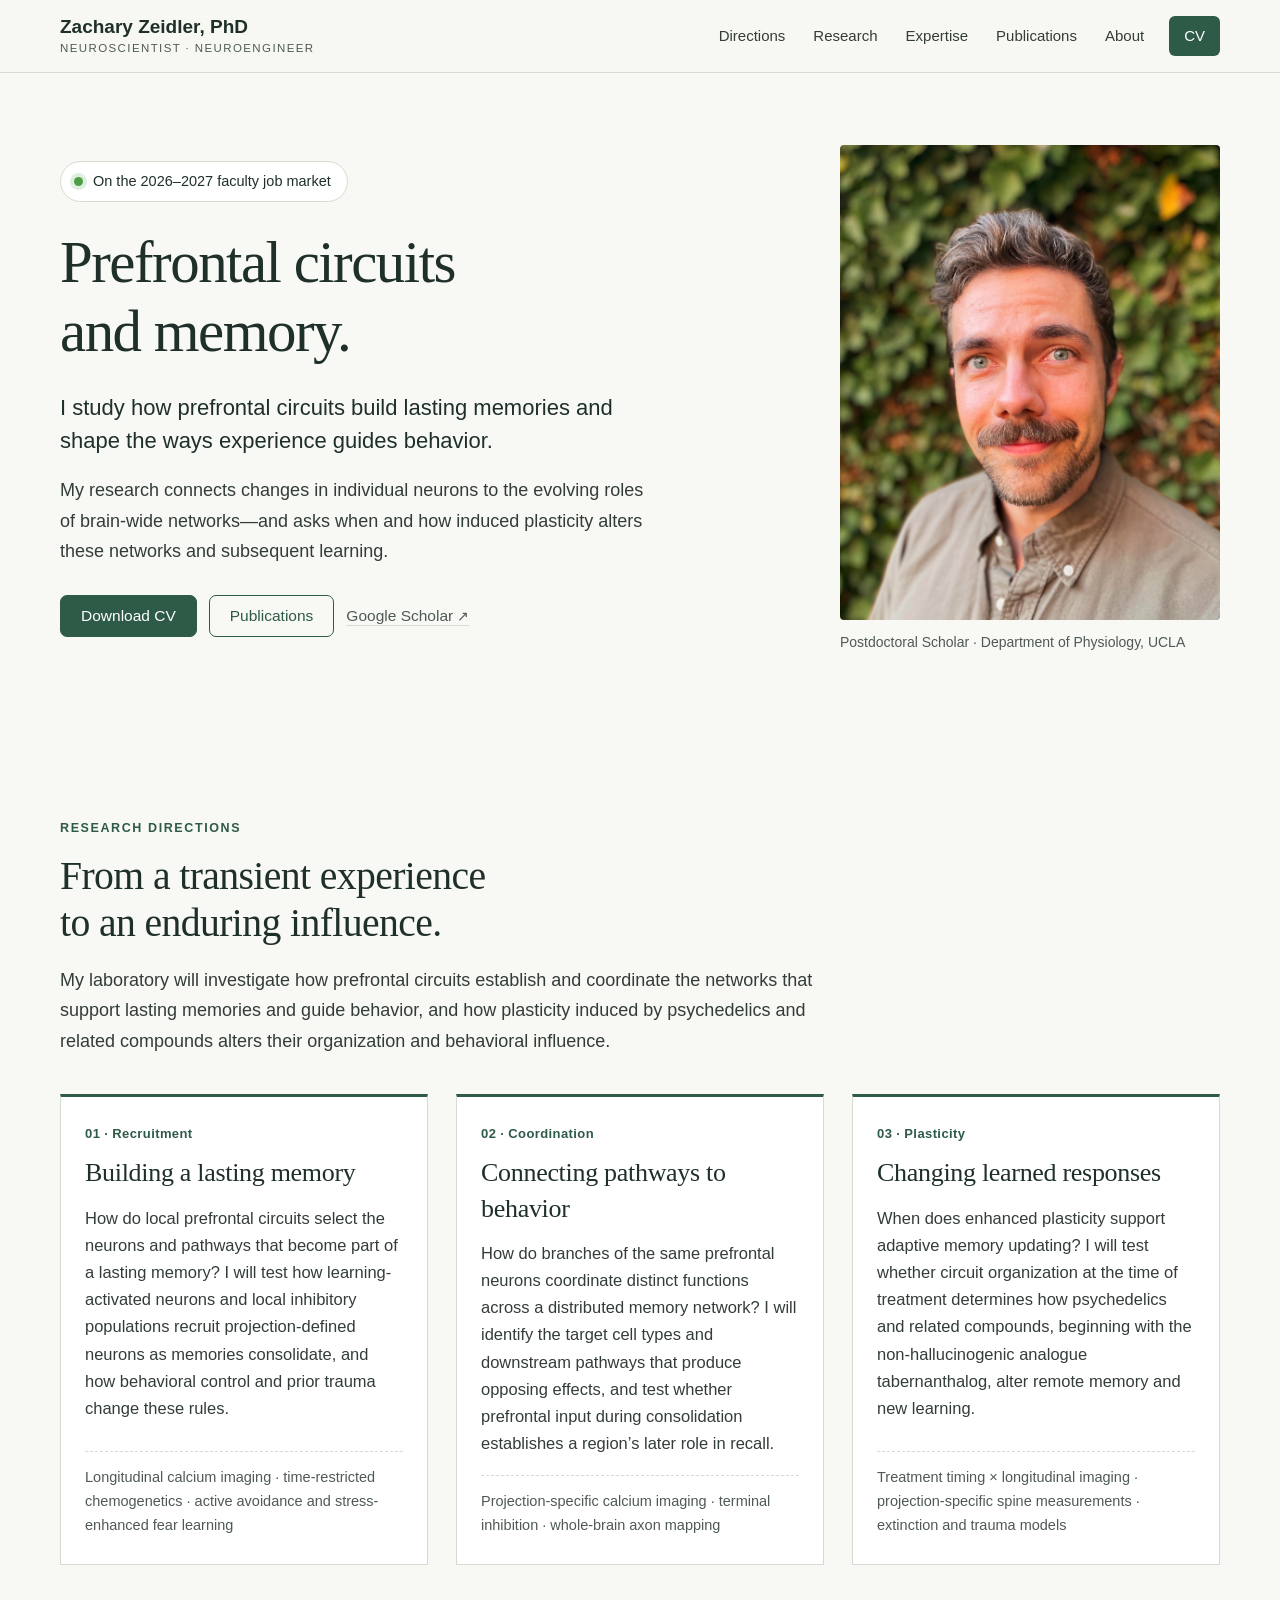
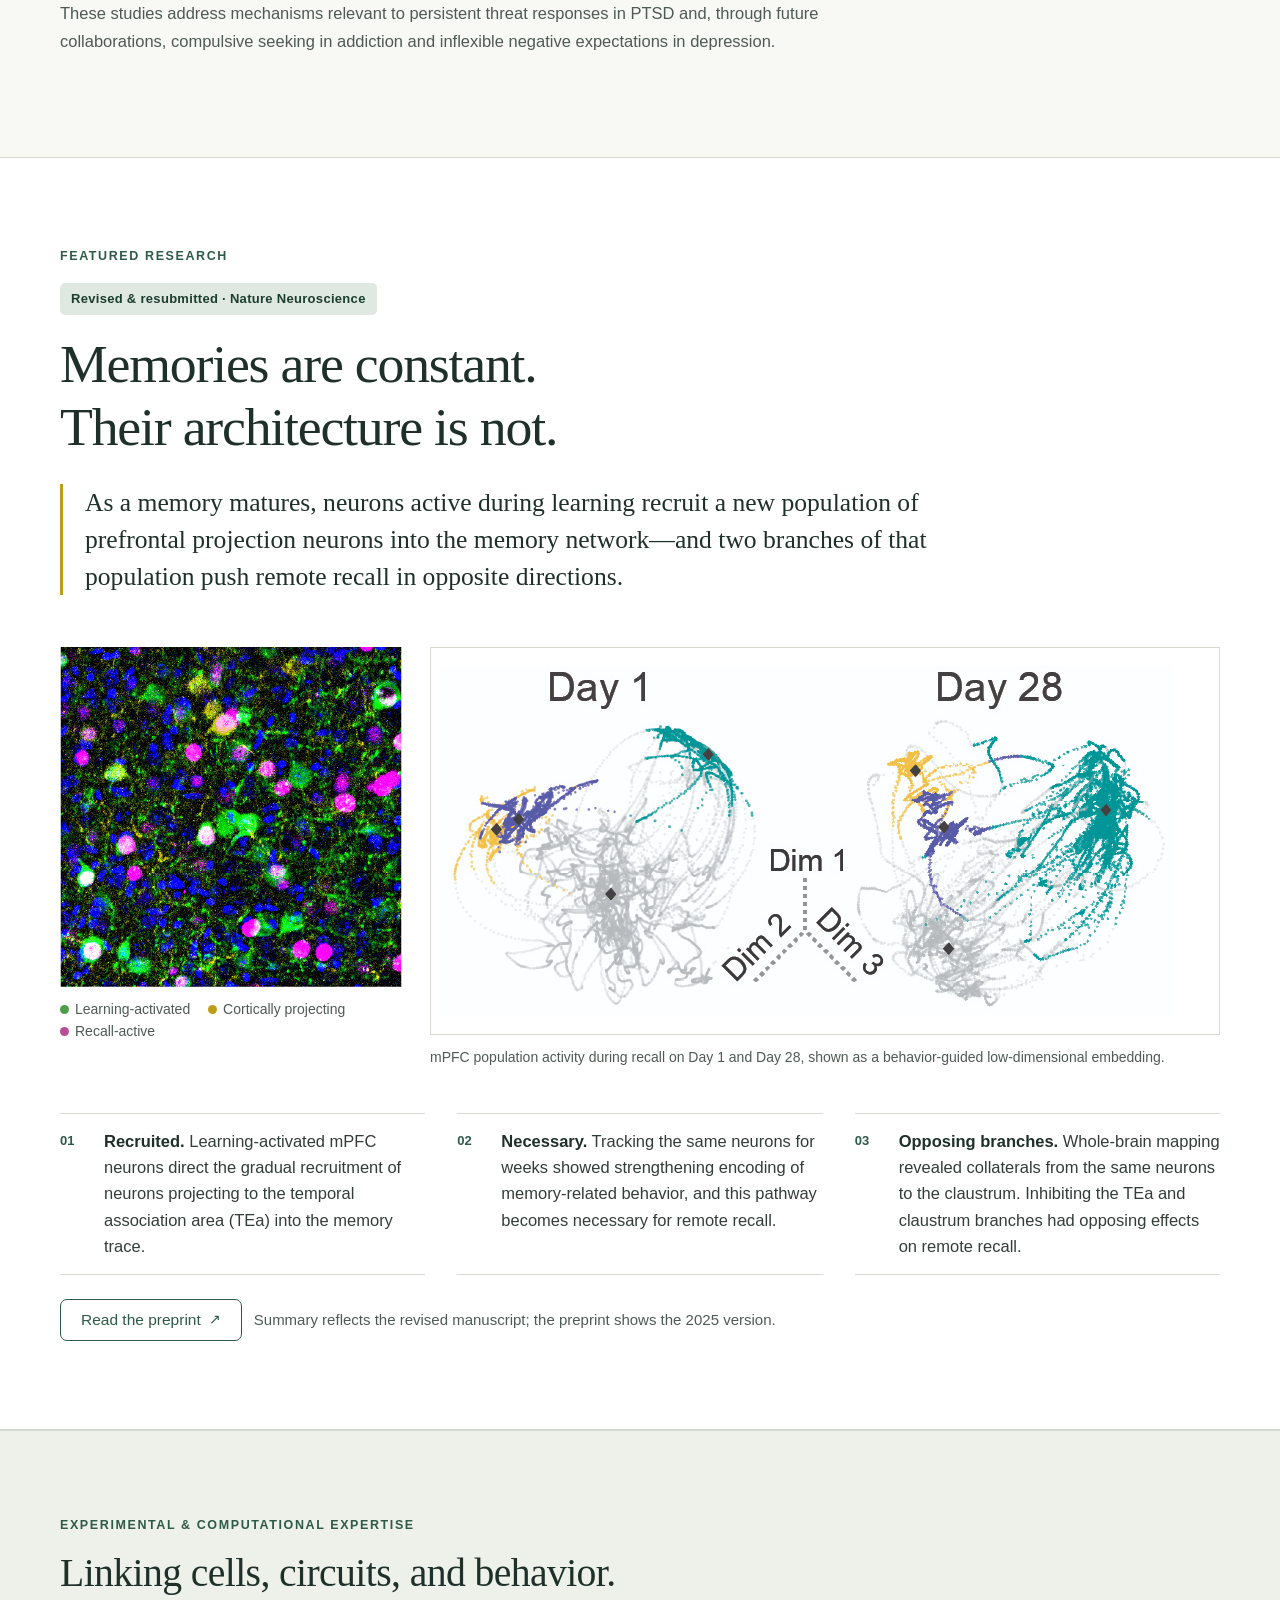
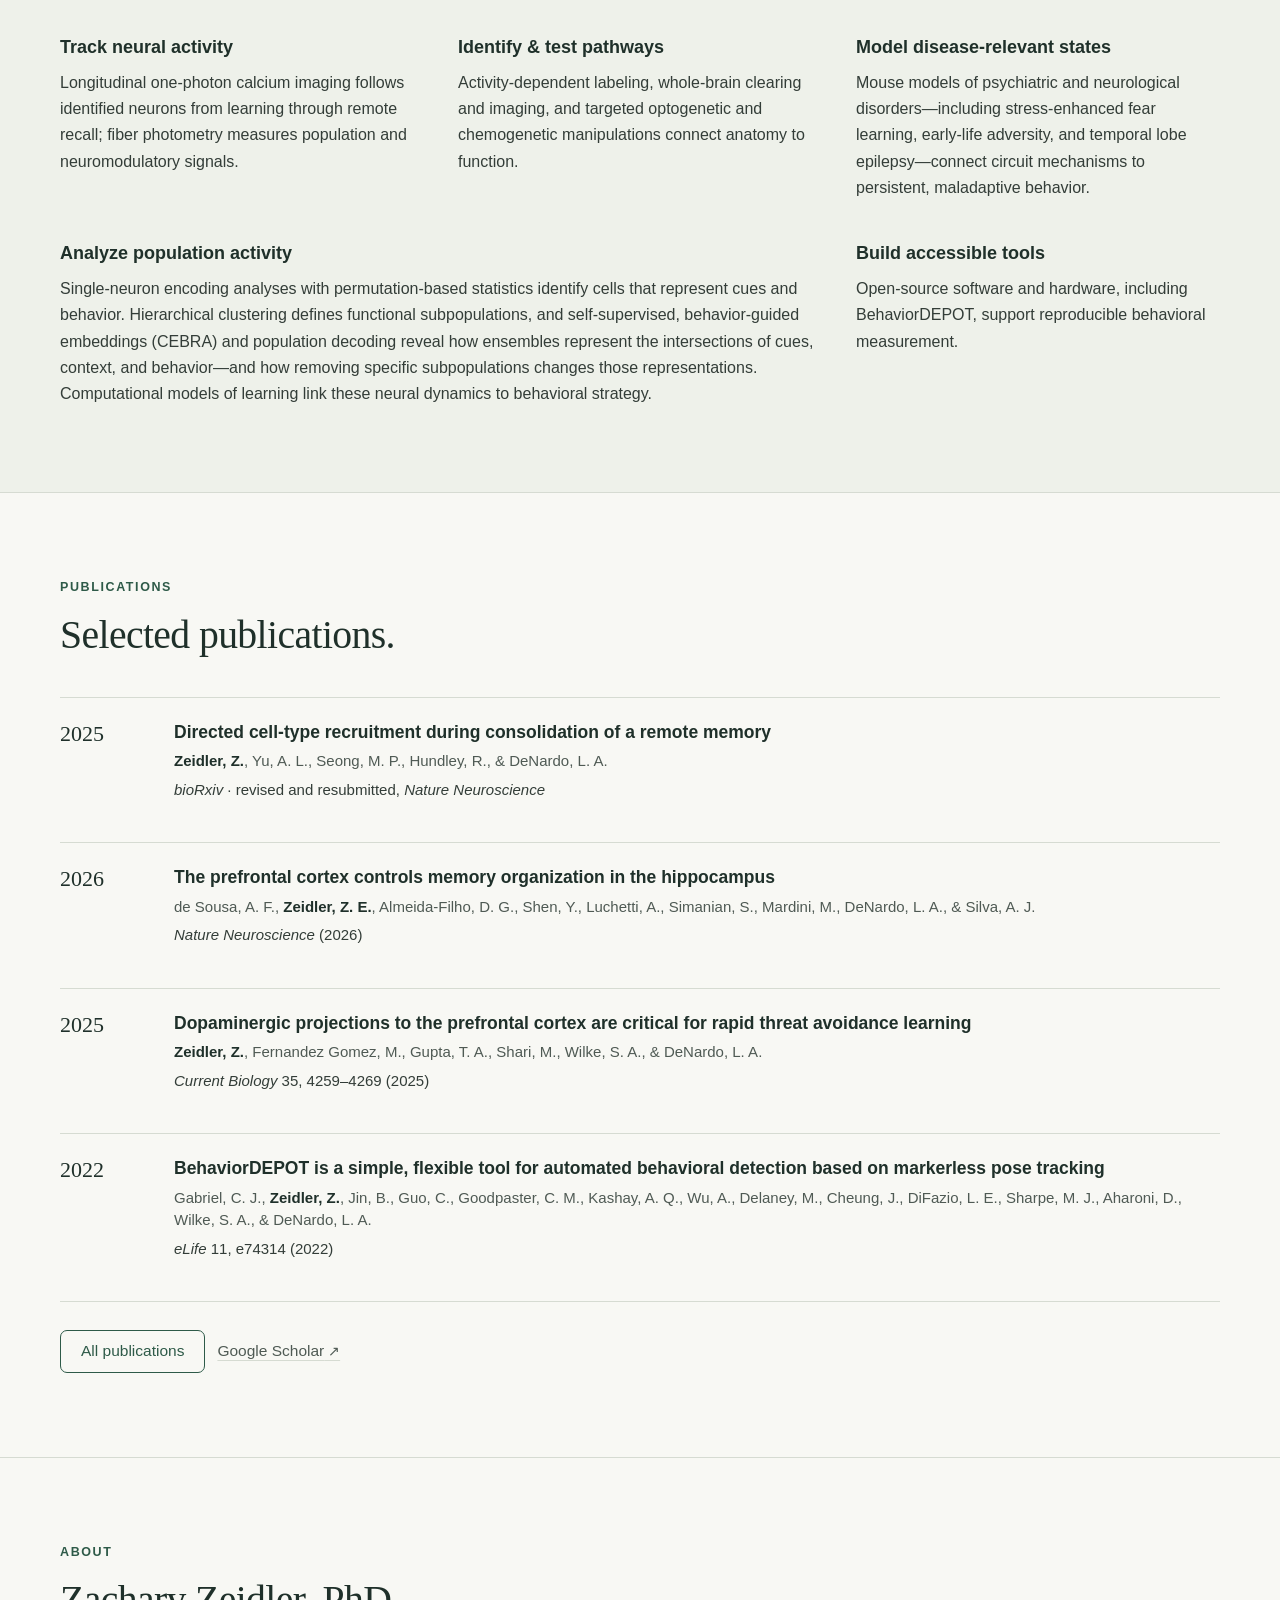
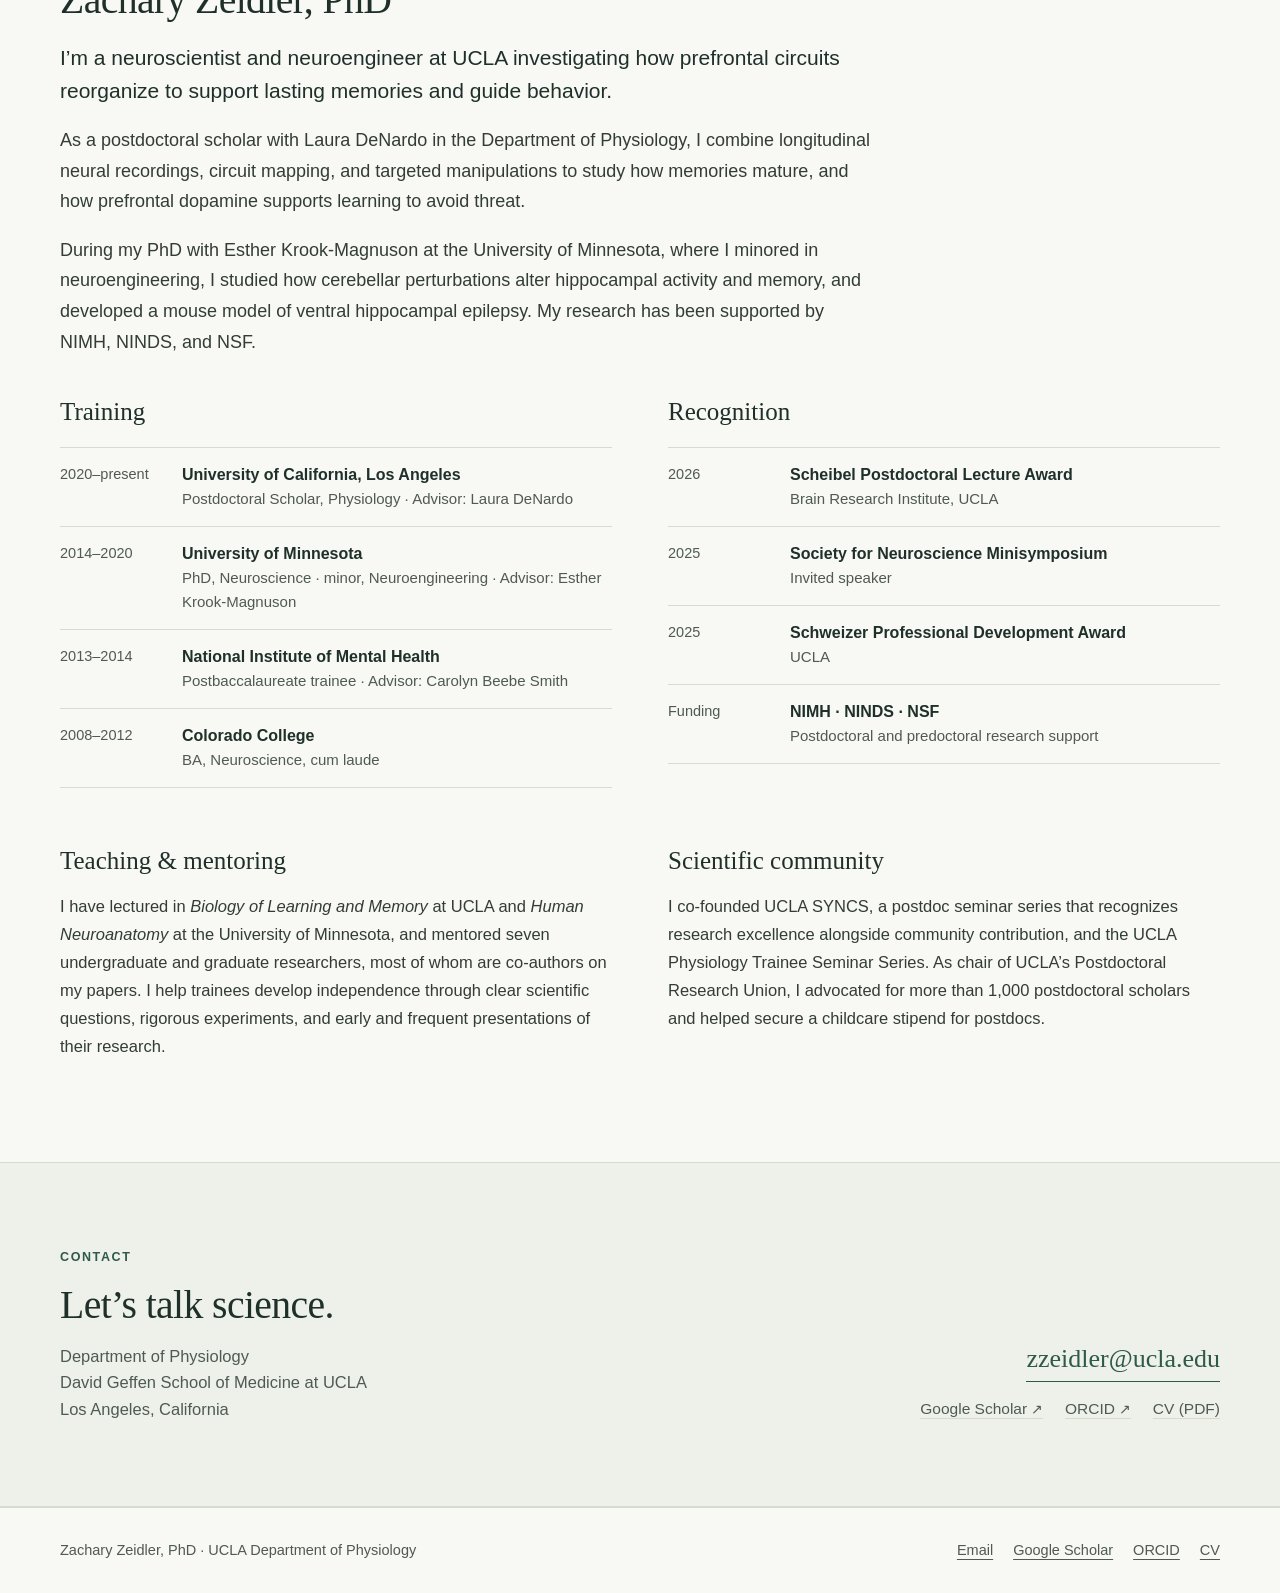
==== commit 4056a5d0: "Simplify homepage: portrait hero, new section order, expanded expertise Co-Authored-By: Claude Opus " ====
--- a/index.html
+++ b/index.html
@@ -3,13 +3,13 @@
 <head>
 <meta charset="utf-8">
 <meta name="viewport" content="width=device-width,initial-scale=1">
-<title>Zachary Zeidler | Prefrontal circuits &amp; memory</title>
-<meta name="description" content="Zachary Zeidler, PhD, is a UCLA neuroscientist on the 2026–27 faculty job market, studying how prefrontal circuits build lasting memories and how induced plasticity alters them.">
+<title>Zachary Zeidler, PhD | Prefrontal circuits &amp; memory</title>
+<meta name="description" content="Zachary Zeidler, PhD, is a UCLA neuroscientist and neuroengineer on the 2026–27 faculty job market, studying how prefrontal circuits build lasting memories and how induced plasticity alters them.">
 <meta name="theme-color" content="#f8f8f4">
-<meta property="og:title" content="Zachary Zeidler | Prefrontal circuits &amp; memory">
+<meta property="og:title" content="Zachary Zeidler, PhD | Prefrontal circuits &amp; memory">
 <meta property="og:description" content="How prefrontal circuits build lasting memories and shape the ways experience guides behavior.">
 <meta property="og:type" content="website">
-<meta property="og:image" content="assets/histogood.jpg">
+<meta property="og:image" content="assets/zeidler-headshot.jpg">
 <link rel="stylesheet" href="styles.css">
 <script src="site.js" defer></script>
 </head>
@@ -18,13 +18,13 @@
 
 <header class="site-header">
   <div class="wrap header-inner">
-    <a class="wordmark" href="index.html">Zachary Zeidler<span>Neuroscientist · PhD</span></a>
+    <a class="wordmark" href="index.html">Zachary Zeidler, PhD<span>Neuroscientist · Neuroengineer</span></a>
     <nav class="site-nav" aria-label="Main navigation">
+      <a href="#directions" data-section="directions">Directions</a>
       <a href="#research" data-section="research">Research</a>
-      <a href="#directions" data-section="directions">Directions</a>
       <a href="#expertise" data-section="expertise">Expertise</a>
+      <a href="#publications" data-section="publications">Publications</a>
       <a href="#about" data-section="about">About</a>
-      <a href="publications.html">Publications</a>
       <a class="nav-cv" href="assets/Zeidler-CV-2026.pdf">CV</a>
     </nav>
   </div>
@@ -45,98 +45,13 @@
         <a class="btn btn-secondary" href="publications.html">Publications</a>
         <a class="quiet-link ext" href="https://scholar.google.com/citations?hl=en&amp;user=5ut2dOMAAAAJ&amp;view_op=list_works&amp;sortby=pubdate">Google Scholar</a>
       </div>
-      <div class="identity">
-        <img src="assets/zeidler-headshot.jpg" alt="" width="58" height="58">
-        <p><strong>Zachary Zeidler, PhD</strong><br>Postdoctoral Scholar · Department of Physiology, UCLA</p>
-      </div>
-    </div>
-    <figure class="histology-figure">
-      <button class="image-button" type="button" data-image="assets/histogood.jpg" data-title="mPFC neuron populations" data-caption="mPFC neurons: learning-activated cells in green, long-range cortically projecting neurons in yellow, and cells active during memory recall in pink." aria-label="Enlarge: mPFC neuron populations">
-        <img class="hero-image" src="assets/histogood.jpg" alt="Fluorescence image of mPFC neurons: learning-activated cells in green, cortically projecting neurons in yellow, and recall-active cells in pink." width="342" height="340" loading="eager">
-      </button>
-      <figcaption>
-        <span class="caption-key"><span class="dot learning"></span>Learning-activated</span>
-        <span class="caption-key"><span class="dot projection"></span>Cortically projecting</span>
-        <span class="caption-key"><span class="dot recall"></span>Recall-active</span><br>
-        mPFC neurons labeled by activity and projection identity.
-      </figcaption>
+    </div>
+    <figure class="hero-portrait">
+      <img src="assets/zeidler-headshot.jpg" alt="Portrait of Zachary Zeidler" width="1750" height="2048" loading="eager">
+      <figcaption>Postdoctoral Scholar · Department of Physiology, UCLA</figcaption>
     </figure>
   </section>
-
-  <!-- ============ HIGHLIGHTS ============ -->
-  <section class="highlights" aria-label="Highlights">
-    <a class="highlight" href="publications.html#memory">
-      <span class="kicker">Revised &amp; resubmitted</span>
-      <strong>Nature Neuroscience</strong>
-      <span class="meta">Directed cell-type recruitment during consolidation of a remote memory · first author</span>
-    </a>
-    <a class="highlight" href="publications.html#dopamine">
-      <span class="kicker">2025 · First author</span>
-      <strong>Current Biology</strong>
-      <span class="meta">Prefrontal dopamine is critical for rapid threat avoidance learning</span>
-    </a>
-    <a class="highlight" href="publications.html#hippocampus">
-      <span class="kicker">2026 · Co-author</span>
-      <strong>Nature Neuroscience</strong>
-      <span class="meta">The prefrontal cortex controls memory organization in the hippocampus</span>
-    </a>
-    <div class="highlight">
-      <span class="kicker">Independent funding</span>
-      <strong>NIH F32 &amp; F31</strong>
-      <span class="meta">NIMH F32 (2023–26) · NINDS F31 (2018–20) · NSF IGERT</span>
-    </div>
-  </section>
 </div>
-
-<!-- ============ FEATURED RESEARCH ============ -->
-<section class="feature" id="research">
-  <div class="wrap">
-    <p class="eyebrow">Featured research</p>
-    <span class="status-tag">Revised &amp; resubmitted · Nature Neuroscience</span>
-    <h2>Memories are constant.<br>Their architecture is not.</h2>
-    <p class="takeaway">As a memory matures, neurons active during learning recruit a new population of prefrontal projection neurons into the memory network—and two branches of that population push remote recall in opposite directions.</p>
-
-    <div class="feature-grid">
-      <figure class="feature-figure">
-        <div class="panel">
-          <button class="image-button" type="button" data-image="assets/population.jpg" data-title="Population activity across time" data-caption="Low-dimensional embeddings of mPFC population activity during memory recall on Day 1 and Day 28. CEBRA uses behavioral labels to guide the representation of population activity; colors indicate distinct behavioral categories." aria-label="Enlarge: Population activity across time">
-            <img src="assets/population.jpg" alt="Low-dimensional embeddings of mPFC population activity during memory recall on Day 1 and Day 28." width="732" height="350" loading="lazy">
-          </button>
-        </div>
-        <figcaption>mPFC population activity during recall on Day 1 and Day 28, shown as a behavior-guided low-dimensional (CEBRA) embedding.</figcaption>
-        <div class="anatomy">
-          <div>
-            <button class="image-button" type="button" data-image="assets/pl.png" data-title="Prelimbic cortex slice" data-caption="Prelimbic cortex (PL): a slice from whole-brain imaging. The paired TEa image comes from the same brain." aria-label="Enlarge: Prelimbic cortex slice">
-              <img src="assets/pl.png" alt="Prelimbic cortex slice from whole-brain imaging." width="808" height="579" loading="lazy">
-            </button>
-            <span>Prelimbic cortex · PL</span>
-          </div>
-          <div>
-            <button class="image-button" type="button" data-image="assets/tea.png" data-title="Temporal association area slice" data-caption="Temporal association area (TEa): a slice from whole-brain imaging. The paired PL image comes from the same brain." aria-label="Enlarge: Temporal association area slice">
-              <img src="assets/tea.png" alt="Temporal association area slice from the same brain." width="808" height="579" loading="lazy">
-            </button>
-            <span>Temporal association area · TEa</span>
-          </div>
-        </div>
-        <figcaption>Two levels of the same cleared brain: the prefrontal source and its temporal association target.</figcaption>
-      </figure>
-
-      <div>
-        <ol class="findings">
-          <li><span><strong>Recruited.</strong> Learning-activated mPFC neurons direct the gradual recruitment of neurons projecting to the temporal association area (TEa) into the memory trace.</span></li>
-          <li><span><strong>Necessary.</strong> Tracking the same neurons for weeks showed strengthening encoding of memory-related behavior, and this pathway becomes necessary for remote recall.</span></li>
-          <li><span><strong>Opposing branches.</strong> Whole-brain mapping revealed collaterals from the same neurons to the claustrum. Inhibiting the TEa and claustrum branches had opposing effects on remote recall.</span></li>
-        </ol>
-        <p>These findings connect local neuronal recruitment to the changing behavioral roles of long-range pathways as memories mature.</p>
-        <div class="actions">
-          <a class="btn btn-secondary ext" href="https://doi.org/10.1101/2025.06.13.659562">Read the preprint</a>
-          <a class="quiet-link" href="publications.html#memory">Publication details</a>
-        </div>
-        <p class="small" style="margin-top:20px">Summary reflects the revised manuscript; the preprint shows the 2025 version.</p>
-      </div>
-    </div>
-  </div>
-</section>
 
 <!-- ============ RESEARCH DIRECTIONS ============ -->
 <section class="section" id="directions">
@@ -148,38 +63,7 @@
     </div>
 
     <div class="pillars">
-      <!-- 01 Recruitment -->
       <article class="pillar">
-        <svg viewBox="0 0 320 160" role="img" aria-labelledby="sv1t">
-          <title id="sv1t">Schematic: learning-activated neurons and local inhibitory neurons regulate recruitment of projection neurons in mPFC.</title>
-          <defs>
-            <marker id="arr1" viewBox="0 0 10 10" refX="8" refY="5" markerWidth="6" markerHeight="6" orient="auto-start-reverse"><path d="M0 0L10 5L0 10z" fill="#4e9e49"/></marker>
-          </defs>
-          <rect x="14" y="14" width="250" height="118" rx="14" fill="none" stroke="#c8cfc6" stroke-dasharray="4 4"/>
-          <text x="26" y="32" class="svg-label">mPFC</text>
-          <!-- learning-activated -->
-          <circle cx="62" cy="64" r="11" fill="#4e9e49"/>
-          <circle cx="50" cy="104" r="11" fill="#4e9e49"/>
-          <circle cx="88" cy="96" r="11" fill="#4e9e49"/>
-          <!-- recruitment arrows -->
-          <path d="M76 64 Q130 44 182 58" fill="none" stroke="#4e9e49" stroke-width="2" stroke-dasharray="5 4" marker-end="url(#arr1)"/>
-          <path d="M102 98 Q140 112 182 104" fill="none" stroke="#4e9e49" stroke-width="2" stroke-dasharray="5 4" marker-end="url(#arr1)"/>
-          <!-- inhibitory neurons -->
-          <circle cx="132" cy="82" r="9" fill="#fff" stroke="#6b756f" stroke-width="2"/>
-          <text x="146" y="86" class="svg-label">PV / SST?</text>
-          <path d="M132 72 L132 56" stroke="#6b756f" stroke-width="2"/><path d="M125 56 L139 56" stroke="#6b756f" stroke-width="2.5"/>
-          <path d="M132 92 L132 104" stroke="#6b756f" stroke-width="2"/><path d="M125 104 L139 104" stroke="#6b756f" stroke-width="2.5"/>
-          <!-- recruited projection neurons -->
-          <path d="M196 60 L210 70 L196 80 Z" fill="#bd9c18" transform="translate(0,-8)"/>
-          <path d="M196 60 L210 70 L196 80 Z" fill="#bd9c18" transform="translate(0,36)"/>
-          <path d="M210 62 L300 62" stroke="#bd9c18" stroke-width="2"/>
-          <path d="M210 106 L300 106" stroke="#bd9c18" stroke-width="2"/>
-          <text x="272" y="56" class="svg-label-dark">TEa</text>
-          <text x="272" y="100" class="svg-label-dark">TEa</text>
-          <!-- legend -->
-          <circle cx="24" cy="150" r="5" fill="#4e9e49"/><text x="33" y="154" class="svg-label">learning-activated</text>
-          <path d="M140 145 L150 150 L140 155 Z" fill="#bd9c18"/><text x="156" y="154" class="svg-label">recruited projection neuron</text>
-        </svg>
         <div class="pillar-body">
           <span class="number">01 · Recruitment</span>
           <h3>Building a lasting memory</h3>
@@ -187,29 +71,7 @@
           <p class="approach">Longitudinal calcium imaging · time-restricted chemogenetics · active avoidance and stress-enhanced fear learning</p>
         </div>
       </article>
-
-      <!-- 02 Coordination -->
       <article class="pillar">
-        <svg viewBox="0 0 320 160" role="img" aria-labelledby="sv2t">
-          <title id="sv2t">Schematic: one prefrontal population sends branches to TEa and claustrum with opposing effects on remote recall.</title>
-          <rect x="14" y="44" width="86" height="64" rx="12" fill="none" stroke="#c8cfc6" stroke-dasharray="4 4"/>
-          <text x="24" y="62" class="svg-label">mPFC</text>
-          <path d="M44 70 L64 82 L44 94 Z" fill="#bd9c18"/>
-          <path d="M64 82 L130 82" stroke="#bd9c18" stroke-width="2.5"/>
-          <path d="M130 82 C160 82 170 42 214 42" fill="none" stroke="#bd9c18" stroke-width="2.5"/>
-          <path d="M130 82 C160 82 170 120 214 120" fill="none" stroke="#bd9c18" stroke-width="2.5"/>
-          <circle cx="130" cy="82" r="3.5" fill="#bd9c18"/>
-          <rect x="214" y="26" width="60" height="32" rx="7" fill="#fff" stroke="#2e5a48" stroke-width="1.5"/>
-          <text x="232" y="47" class="svg-label-dark">TEa</text>
-          <rect x="214" y="104" width="60" height="32" rx="7" fill="#fff" stroke="#2e5a48" stroke-width="1.5"/>
-          <text x="232" y="125" class="svg-label-dark">CLA</text>
-          <!-- opposing arrows -->
-          <path d="M292 34 L292 58" stroke="#b54d97" stroke-width="2.5"/><path d="M286 40 L292 32 L298 40" fill="none" stroke="#b54d97" stroke-width="2.5"/>
-          <path d="M292 104 L292 128" stroke="#b54d97" stroke-width="2.5"/><path d="M286 122 L292 130 L298 122" fill="none" stroke="#b54d97" stroke-width="2.5"/>
-          <text x="196" y="86" class="svg-label">opposing effects on</text>
-          <text x="196" y="99" class="svg-label">remote recall</text>
-          <text x="20" y="150" class="svg-label">one population · two branches · distinct roles</text>
-        </svg>
         <div class="pillar-body">
           <span class="number">02 · Coordination</span>
           <h3>Connecting pathways to behavior</h3>
@@ -217,28 +79,7 @@
           <p class="approach">Projection-specific calcium imaging · terminal inhibition · whole-brain axon mapping</p>
         </div>
       </article>
-
-      <!-- 03 Plasticity -->
       <article class="pillar">
-        <svg viewBox="0 0 320 160" role="img" aria-labelledby="sv3t">
-          <title id="sv3t">Schematic: timeline from learning to remote recall, with plasticity-promoting treatment given days or weeks after learning.</title>
-          <defs>
-            <linearGradient id="cons" x1="0" x2="1"><stop offset="0" stop-color="#4e9e49" stop-opacity=".25"/><stop offset="1" stop-color="#bd9c18" stop-opacity=".35"/></linearGradient>
-          </defs>
-          <rect x="40" y="40" width="250" height="14" rx="7" fill="url(#cons)"/>
-          <text x="118" y="33" class="svg-label">consolidation reorganizes circuits</text>
-          <path d="M30 88 L300 88" stroke="#6b756f" stroke-width="2"/>
-          <circle cx="40" cy="88" r="8" fill="#4e9e49"/>
-          <text x="22" y="114" class="svg-label-dark">Learn</text>
-          <circle cx="290" cy="88" r="8" fill="#b54d97"/>
-          <text x="300" y="114" text-anchor="end" class="svg-label-dark">Remote recall</text>
-          <!-- treatment markers -->
-          <rect x="100" y="80" width="16" height="16" transform="rotate(45 108 88)" fill="#fff" stroke="#2e5a48" stroke-width="2"/>
-          <text x="90" y="114" class="svg-label">days</text>
-          <rect x="194" y="80" width="16" height="16" transform="rotate(45 202 88)" fill="#fff" stroke="#2e5a48" stroke-width="2"/>
-          <text x="184" y="114" class="svg-label">weeks</text>
-          <text x="70" y="146" class="svg-label">◇ plasticity-promoting compound</text>
-        </svg>
         <div class="pillar-body">
           <span class="number">03 · Plasticity</span>
           <h3>Changing learned responses</h3>
@@ -252,26 +93,43 @@
   </div>
 </section>
 
-<!-- ============ EARLIER FINDINGS ============ -->
-<section class="section">
-  <div class="wrap">
-    <div class="section-head">
-      <p class="eyebrow">Earlier findings</p>
-      <h2>Neuromodulation, distant circuits, and disease models.</h2>
-    </div>
-    <div class="prior">
-      <article class="prior-card">
-        <p class="journal">Zeidler et al. · Current Biology, 2025</p>
-        <h3>Learning to act before threat arrives.</h3>
-        <p>Dopaminergic input to mPFC is required for rapid avoidance learning but not for recalling an established strategy. Dopamine signals rose with aversive outcomes and fell with successful avoidance, and these dynamics differed when animals had no control over outcomes.</p>
-        <a class="quiet-link" href="publications.html#dopamine">Paper details</a>
-      </article>
-      <article class="prior-card">
-        <p class="journal">PhD · J Neurosci 2020 · eNeuro 2018</p>
-        <h3>Linking distant circuits to memory and pathology.</h3>
-        <p>With Esther Krook-Magnuson, I showed that cerebellar stimulation drives patterned hippocampal activity, disrupts place-cell stability, and impairs spatial memory, and I developed a ventral hippocampal mouse model of temporal lobe epilepsy with distinct cognitive and affective consequences.</p>
-        <a class="quiet-link" href="publications.html#epilepsy">Paper details</a>
-      </article>
+<!-- ============ FEATURED RESEARCH ============ -->
+<section class="feature" id="research">
+  <div class="wrap">
+    <p class="eyebrow">Featured research</p>
+    <span class="status-tag">Revised &amp; resubmitted · Nature Neuroscience</span>
+    <h2>Memories are constant.<br>Their architecture is not.</h2>
+    <p class="takeaway">As a memory matures, neurons active during learning recruit a new population of prefrontal projection neurons into the memory network—and two branches of that population push remote recall in opposite directions.</p>
+
+    <div class="figure-row">
+      <figure>
+        <button class="image-button" type="button" data-image="assets/histogood.jpg" data-title="mPFC neuron populations" data-caption="mPFC neurons: learning-activated cells in green, long-range cortically projecting neurons in yellow, and cells active during memory recall in pink." aria-label="Enlarge: mPFC neuron populations">
+          <img src="assets/histogood.jpg" alt="Fluorescence image of mPFC neurons: learning-activated cells in green, cortically projecting neurons in yellow, and recall-active cells in pink." width="342" height="340" loading="lazy">
+        </button>
+        <figcaption>
+          <span class="caption-key"><span class="dot learning"></span>Learning-activated</span>
+          <span class="caption-key"><span class="dot projection"></span>Cortically projecting</span>
+          <span class="caption-key"><span class="dot recall"></span>Recall-active</span>
+        </figcaption>
+      </figure>
+      <figure>
+        <div class="panel">
+          <button class="image-button" type="button" data-image="assets/population.jpg" data-title="Population activity across time" data-caption="Low-dimensional embeddings of mPFC population activity during memory recall on Day 1 and Day 28. CEBRA uses behavioral labels to guide the representation of population activity; colors indicate distinct behavioral categories." aria-label="Enlarge: Population activity across time">
+            <img src="assets/population.jpg" alt="Low-dimensional embeddings of mPFC population activity during memory recall on Day 1 and Day 28." width="732" height="350" loading="lazy">
+          </button>
+        </div>
+        <figcaption>mPFC population activity during recall on Day 1 and Day 28, shown as a behavior-guided low-dimensional embedding.</figcaption>
+      </figure>
+    </div>
+
+    <ol class="findings findings-cols">
+      <li><span><strong>Recruited.</strong> Learning-activated mPFC neurons direct the gradual recruitment of neurons projecting to the temporal association area (TEa) into the memory trace.</span></li>
+      <li><span><strong>Necessary.</strong> Tracking the same neurons for weeks showed strengthening encoding of memory-related behavior, and this pathway becomes necessary for remote recall.</span></li>
+      <li><span><strong>Opposing branches.</strong> Whole-brain mapping revealed collaterals from the same neurons to the claustrum. Inhibiting the TEa and claustrum branches had opposing effects on remote recall.</span></li>
+    </ol>
+    <div class="actions">
+      <a class="btn btn-secondary ext" href="https://doi.org/10.1101/2025.06.13.659562">Read the preprint</a>
+      <span class="small">Summary reflects the revised manuscript; the preprint shows the 2025 version.</span>
     </div>
   </div>
 </section>
@@ -286,39 +144,85 @@
     <div class="methods">
       <div>
         <h3>Track neural activity</h3>
-        <p>Longitudinal one-photon calcium imaging follows identified neurons for weeks; fiber photometry measures population and neuromodulatory signals.</p>
+        <p>Longitudinal one-photon calcium imaging follows identified neurons from learning through remote recall; fiber photometry measures population and neuromodulatory signals.</p>
       </div>
       <div>
         <h3>Identify &amp; test pathways</h3>
         <p>Activity-dependent labeling, whole-brain clearing and imaging, and targeted optogenetic and chemogenetic manipulations connect anatomy to function.</p>
       </div>
       <div>
+        <h3>Model disease-relevant states</h3>
+        <p>Mouse models of psychiatric and neurological disorders—including stress-enhanced fear learning, early-life adversity, and temporal lobe epilepsy—connect circuit mechanisms to persistent, maladaptive behavior.</p>
+      </div>
+      <div class="method-wide">
         <h3>Analyze population activity</h3>
-        <p>CEBRA-based low-dimensional embeddings and population decoding reveal how neuronal activity represents experience and behavior.</p>
+        <p>Single-neuron encoding analyses with permutation-based statistics identify cells that represent cues and behavior. Hierarchical clustering defines functional subpopulations, and self-supervised, behavior-guided embeddings (CEBRA) and population decoding reveal how ensembles represent the intersections of cues, context, and behavior—and how removing specific subpopulations changes those representations. Computational models of learning link these neural dynamics to behavioral strategy.</p>
       </div>
       <div>
         <h3>Build accessible tools</h3>
         <p>Open-source software and hardware, including BehaviorDEPOT, support reproducible behavioral measurement.</p>
       </div>
     </div>
-    <ul class="tags" aria-label="Methods">
-      <li>Miniscope calcium imaging</li><li>Fiber photometry</li><li>In vivo electrophysiology</li><li>Optogenetics</li><li>Chemogenetics</li><li>Activity-dependent labeling</li><li>Whole-brain clearing &amp; imaging</li><li>CEBRA embeddings</li><li>Neural decoding</li><li>Pose tracking</li><li>Fear conditioning &amp; avoidance</li><li>Disease-relevant mouse models</li><li>MATLAB &amp; Python</li>
+  </div>
+</section>
+
+<!-- ============ PUBLICATIONS ============ -->
+<section class="section" id="publications">
+  <div class="wrap">
+    <div class="section-head">
+      <p class="eyebrow">Publications</p>
+      <h2>Selected publications.</h2>
+    </div>
+    <ul class="pub-list">
+      <li class="pub-item">
+        <span class="y">2025</span>
+        <div>
+          <a class="t" href="https://doi.org/10.1101/2025.06.13.659562">Directed cell-type recruitment during consolidation of a remote memory</a>
+          <p class="authors"><b>Zeidler, Z.</b>, Yu, A. L., Seong, M. P., Hundley, R., &amp; DeNardo, L. A.</p>
+          <p class="venue"><em>bioRxiv</em> · revised and resubmitted, <em>Nature Neuroscience</em></p>
+        </div>
+      </li>
+      <li class="pub-item">
+        <span class="y">2026</span>
+        <div>
+          <a class="t" href="https://doi.org/10.1038/s41593-026-02231-1">The prefrontal cortex controls memory organization in the hippocampus</a>
+          <p class="authors">de Sousa, A. F., <b>Zeidler, Z. E.</b>, Almeida-Filho, D. G., Shen, Y., Luchetti, A., Simanian, S., Mardini, M., DeNardo, L. A., &amp; Silva, A. J.</p>
+          <p class="venue"><em>Nature Neuroscience</em> (2026)</p>
+        </div>
+      </li>
+      <li class="pub-item">
+        <span class="y">2025</span>
+        <div>
+          <a class="t" href="https://doi.org/10.1016/j.cub.2025.07.035">Dopaminergic projections to the prefrontal cortex are critical for rapid threat avoidance learning</a>
+          <p class="authors"><b>Zeidler, Z.</b>, Fernandez Gomez, M., Gupta, T. A., Shari, M., Wilke, S. A., &amp; DeNardo, L. A.</p>
+          <p class="venue"><em>Current Biology</em> 35, 4259–4269 (2025)</p>
+        </div>
+      </li>
+      <li class="pub-item">
+        <span class="y">2022</span>
+        <div>
+          <a class="t" href="https://doi.org/10.7554/eLife.74314">BehaviorDEPOT is a simple, flexible tool for automated behavioral detection based on markerless pose tracking</a>
+          <p class="authors">Gabriel, C. J., <b>Zeidler, Z.</b>, Jin, B., Guo, C., Goodpaster, C. M., Kashay, A. Q., Wu, A., Delaney, M., Cheung, J., DiFazio, L. E., Sharpe, M. J., Aharoni, D., Wilke, S. A., &amp; DeNardo, L. A.</p>
+          <p class="venue"><em>eLife</em> 11, e74314 (2022)</p>
+        </div>
+      </li>
     </ul>
+    <div class="actions">
+      <a class="btn btn-secondary" href="publications.html">All publications</a>
+      <a class="quiet-link ext" href="https://scholar.google.com/citations?hl=en&amp;user=5ut2dOMAAAAJ&amp;view_op=list_works&amp;sortby=pubdate">Google Scholar</a>
+    </div>
   </div>
 </section>
 
 <!-- ============ ABOUT ============ -->
 <section class="section" id="about">
   <div class="wrap">
-    <div class="about-grid">
-      <img class="portrait" src="assets/zeidler-headshot.jpg" alt="Portrait of Zachary Zeidler" loading="lazy">
-      <div class="bio">
-        <p class="eyebrow">About</p>
-        <h2 style="margin-bottom:22px">Zachary Zeidler, PhD</h2>
-        <p class="intro">I’m a neuroscientist at UCLA investigating how prefrontal circuits reorganize to support lasting memories and guide behavior.</p>
-        <p>As a postdoctoral scholar with Laura DeNardo in the Department of Physiology, I combine longitudinal neural recordings, circuit mapping, and targeted manipulations to study how memories mature, and how prefrontal dopamine supports learning to avoid threat.</p>
-        <p>During my PhD with Esther Krook-Magnuson at the University of Minnesota, I studied how cerebellar perturbations alter hippocampal activity and memory, and developed a mouse model of ventral hippocampal epilepsy. My research has been supported by NIH F31 and F32 and NSF IGERT fellowships.</p>
-      </div>
+    <div class="section-head bio">
+      <p class="eyebrow">About</p>
+      <h2>Zachary Zeidler, PhD</h2>
+      <p class="intro">I’m a neuroscientist and neuroengineer at UCLA investigating how prefrontal circuits reorganize to support lasting memories and guide behavior.</p>
+      <p>As a postdoctoral scholar with Laura DeNardo in the Department of Physiology, I combine longitudinal neural recordings, circuit mapping, and targeted manipulations to study how memories mature, and how prefrontal dopamine supports learning to avoid threat.</p>
+      <p>During my PhD with Esther Krook-Magnuson at the University of Minnesota, where I minored in neuroengineering, I studied how cerebellar perturbations alter hippocampal activity and memory, and developed a mouse model of ventral hippocampal epilepsy. My research has been supported by NIMH, NINDS, and NSF.</p>
     </div>
 
     <div class="about-cols">
@@ -332,14 +236,12 @@
         </ul>
       </div>
       <div>
-        <h3>Fellowships &amp; recognition</h3>
+        <h3>Recognition</h3>
         <ul class="timeline">
-          <li><span class="date">2023–2026</span><span><strong>NIMH F32 Postdoctoral Fellowship</strong><span class="detail">Reorganization of cortical memory ensembles across time</span></span></li>
           <li><span class="date">2026</span><span><strong>Scheibel Postdoctoral Lecture Award</strong><span class="detail">Brain Research Institute, UCLA</span></span></li>
           <li><span class="date">2025</span><span><strong>Society for Neuroscience Minisymposium</strong><span class="detail">Invited speaker</span></span></li>
-          <li><span class="date">2022–2023</span><span><strong>NIH T32, Neurotechnology Translation</strong><span class="detail">UCLA</span></span></li>
-          <li><span class="date">2018–2020</span><span><strong>NINDS F31 Predoctoral Fellowship</strong><span class="detail">Cognitive outcomes of optogenetic seizure intervention</span></span></li>
-          <li><span class="date">2015–2017</span><span><strong>NSF IGERT Neuroengineering Fellowship</strong><span class="detail">University of Minnesota</span></span></li>
+          <li><span class="date">2025</span><span><strong>Schweizer Professional Development Award</strong><span class="detail">UCLA</span></span></li>
+          <li><span class="date">Funding</span><span><strong>NIMH · NINDS · NSF</strong><span class="detail">Postdoctoral and predoctoral research support</span></span></li>
         </ul>
       </div>
     </div>
--- a/styles.css
+++ b/styles.css
@@ -323,3 +323,41 @@
   .site-nav a[href$="#directions"], .site-nav a[href$="#expertise"] { display: none; }
   .site-nav { overflow: visible; }
 }
+
+/* ---------- v2 layout: portrait hero, simple directions, figure row ---------- */
+.hero { grid-template-columns: minmax(0, 1fr) 380px; padding: 72px 0 80px; }
+.hero-portrait { width: 100%; max-width: 380px; justify-self: end; }
+.hero-portrait img { width: 100%; height: auto; aspect-ratio: 4/5; object-fit: cover; object-position: center 35%; border-radius: 4px; }
+.hero-portrait figcaption { margin-top: 12px; }
+.pillar { padding-bottom: 26px; }
+.pillar-body { padding-top: 26px; }
+.figure-row { display: grid; grid-template-columns: minmax(0, 342px) minmax(0, 1fr); gap: 28px; align-items: start; margin-bottom: 44px; }
+.figure-row .panel { background: var(--white); border: 1px solid var(--line); padding: 18px 10px; }
+.findings-cols { display: grid; grid-template-columns: repeat(3, 1fr); gap: 0 32px; margin-bottom: 8px; }
+.findings-cols li, .findings-cols li:last-child { border-bottom: 1px solid var(--line); }
+.findings-cols + .actions { margin-top: 24px; }
+.methods { grid-template-columns: repeat(3, 1fr); row-gap: 40px; }
+.method-wide { grid-column: span 2; }
+.bio.section-head { max-width: 820px; }
+.bio .intro { font-size: 21px; line-height: 1.55; color: var(--ink); }
+.about-cols { margin-top: 24px; }
+#publications .pub-list { margin-bottom: 8px; }
+@media (max-width: 1020px) {
+  .hero { grid-template-columns: minmax(0, 1fr) 300px; }
+  .figure-row { grid-template-columns: 1fr 2fr; }
+  .methods { grid-template-columns: 1fr 1fr; }
+  .method-wide { grid-column: 1 / -1; }
+}
+@media (max-width: 760px) {
+  .hero { grid-template-columns: 1fr; padding: 32px 0 48px; }
+  .hero-portrait { max-width: 240px; justify-self: start; }
+  .figure-row { grid-template-columns: 1fr; }
+  .figure-row figure:first-child { max-width: 342px; }
+  .findings-cols { grid-template-columns: 1fr; }
+  .findings-cols li { border-bottom: 0; }
+  .findings-cols li:last-child { border-bottom: 1px solid var(--line); }
+  .methods { grid-template-columns: 1fr; }
+}
+@media (max-width: 760px) {
+  .wordmark span { display: block; margin: 2px 0 0; }
+}
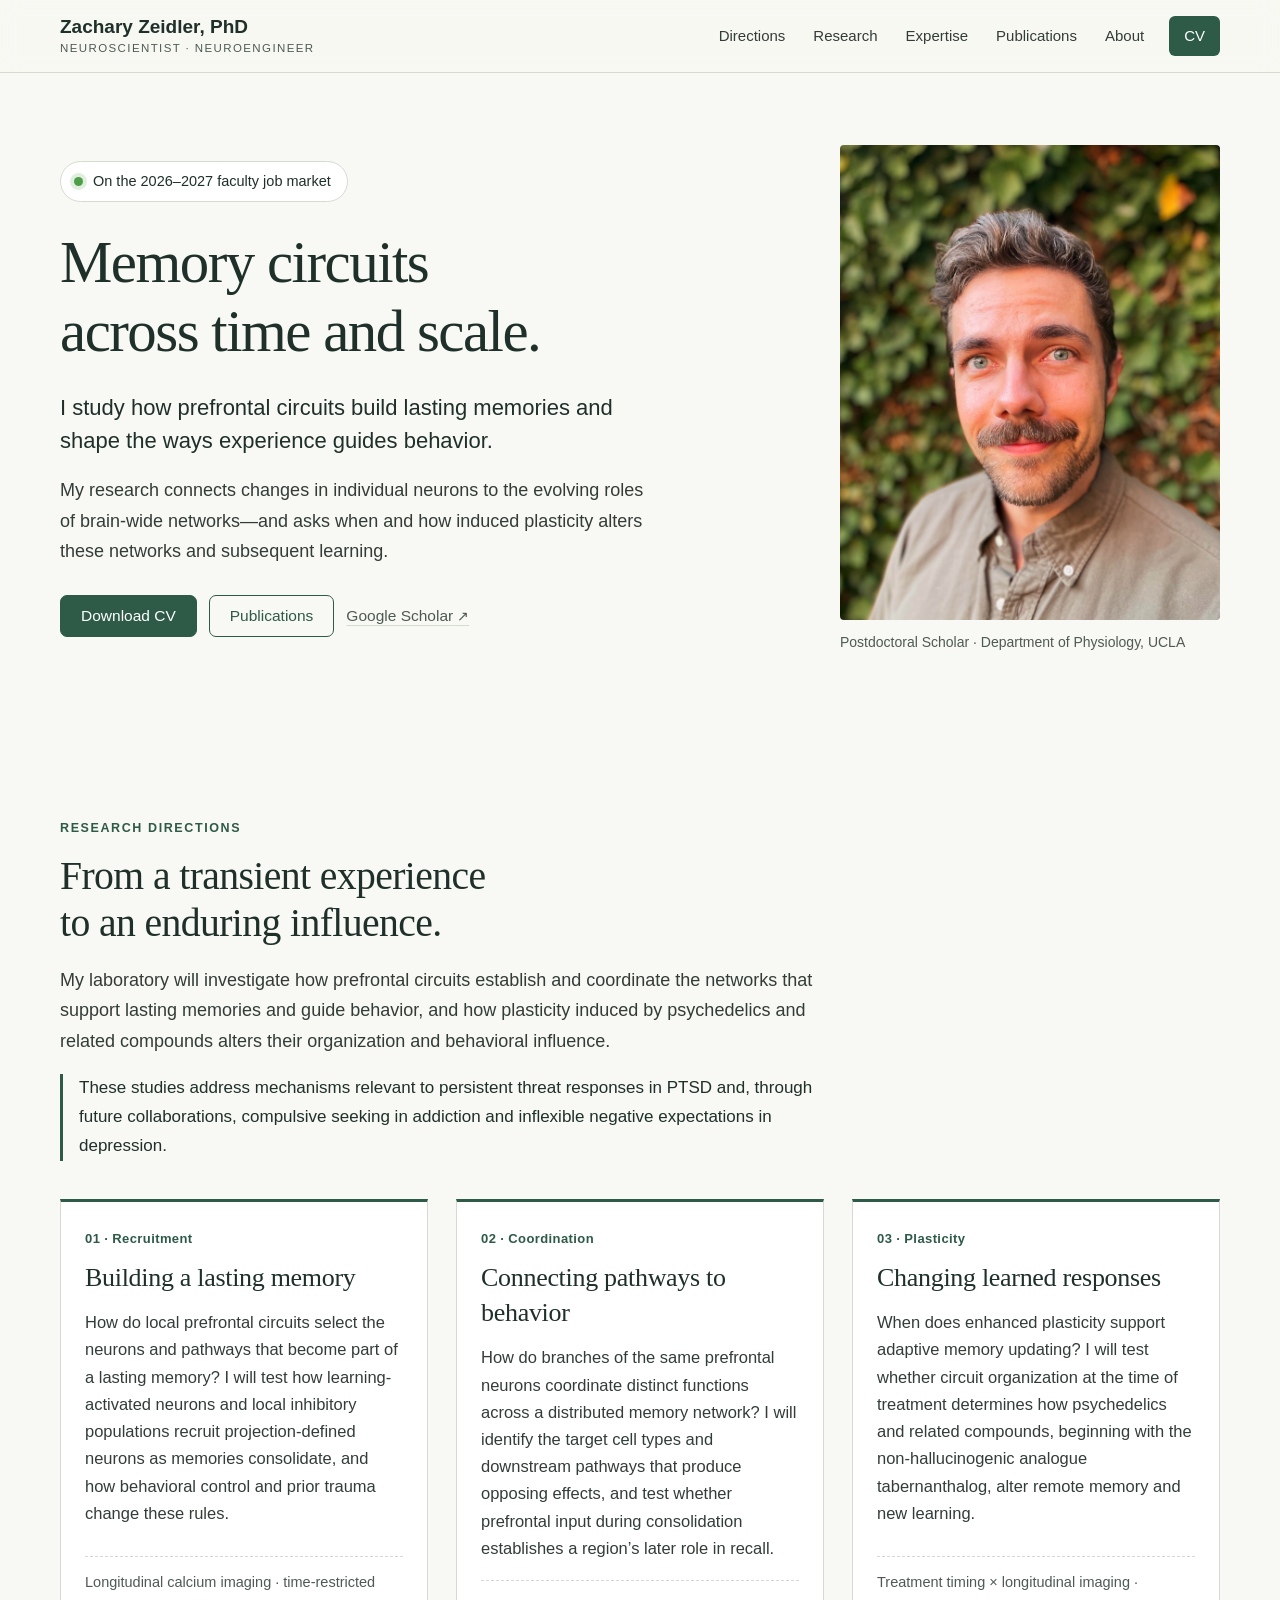
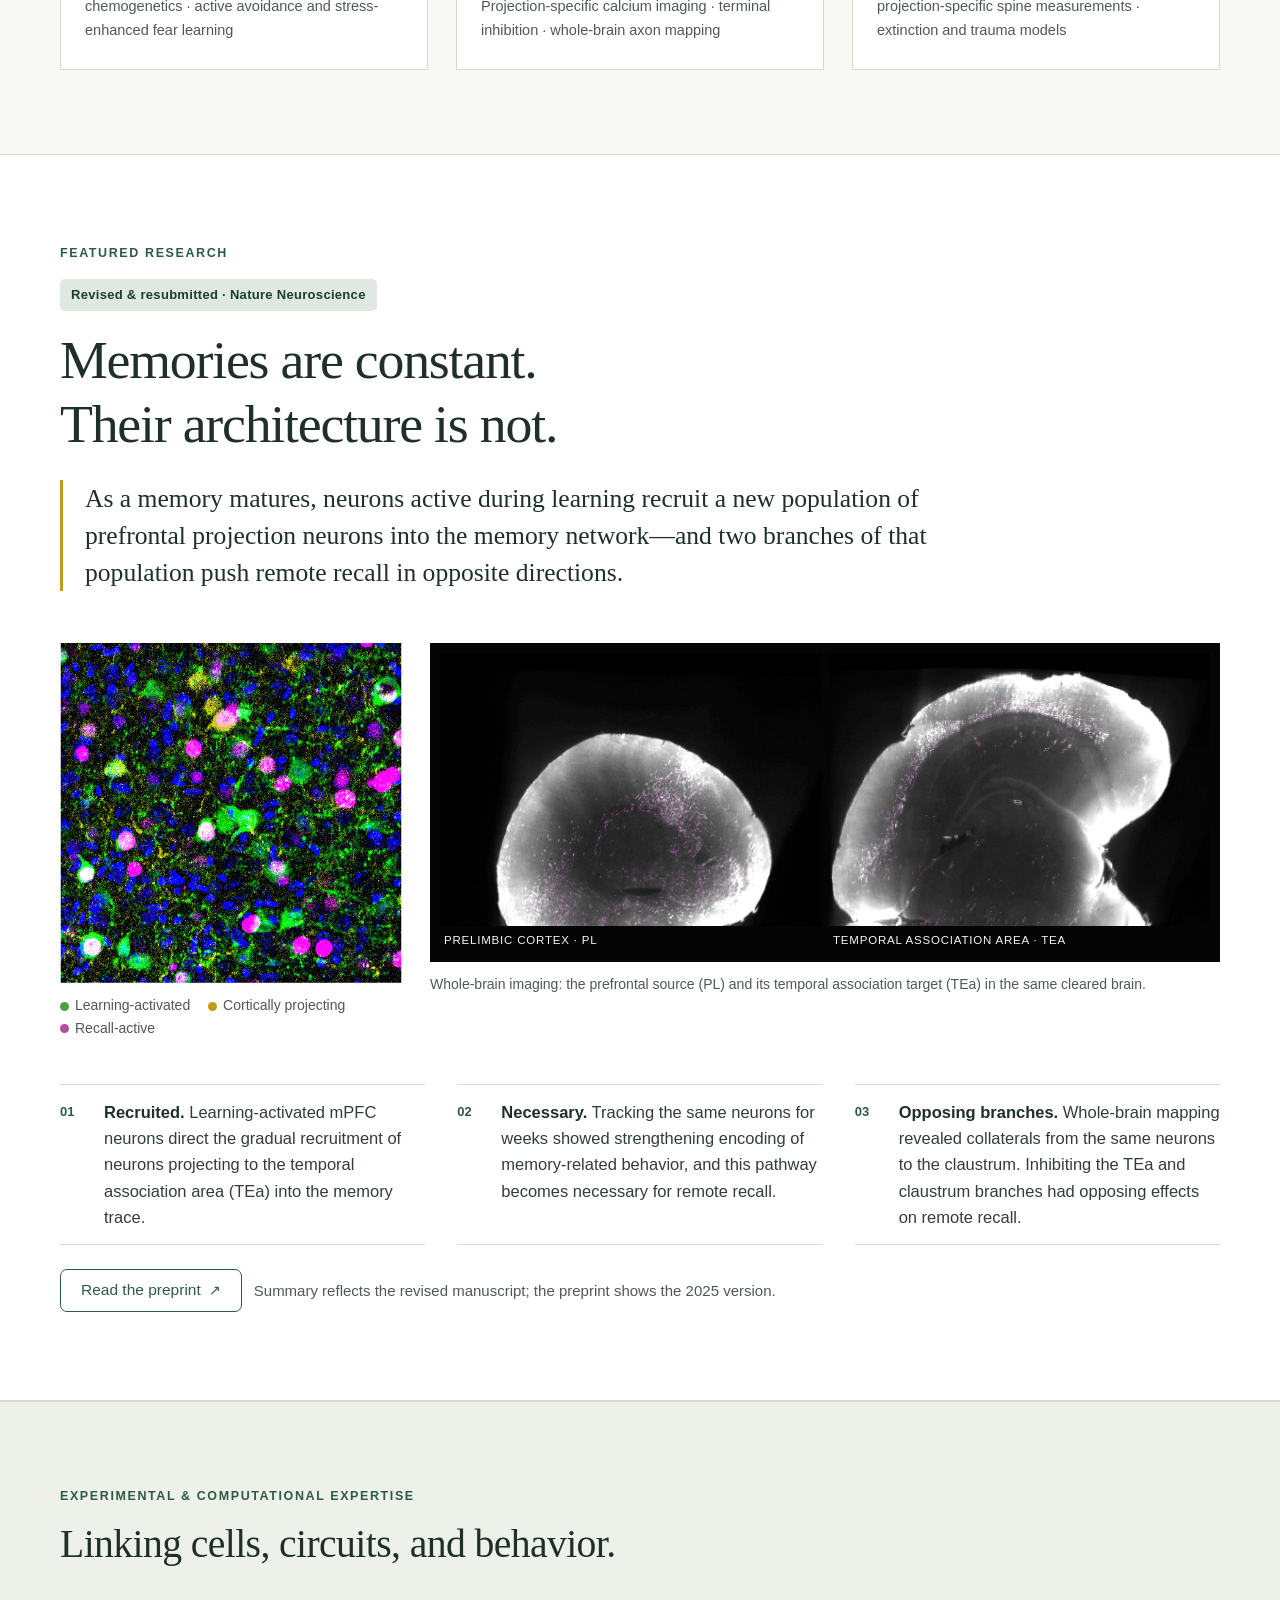
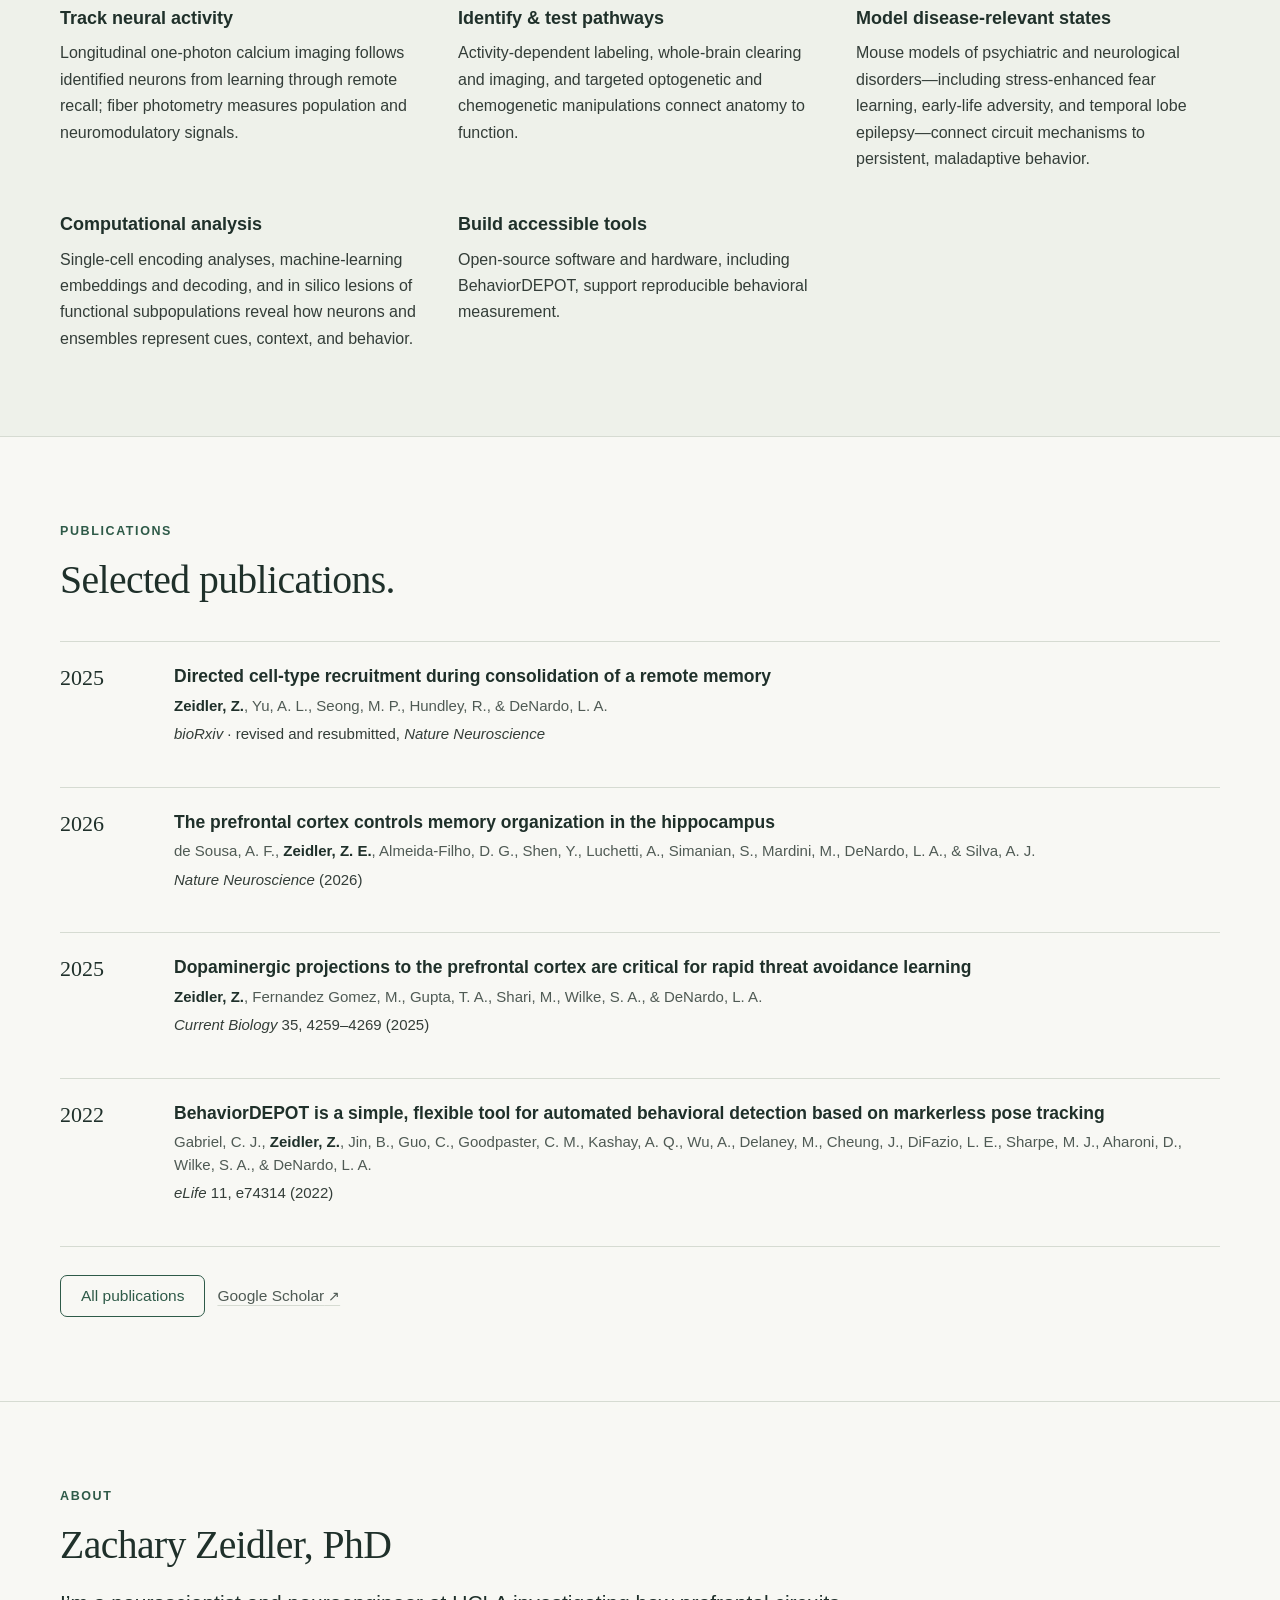
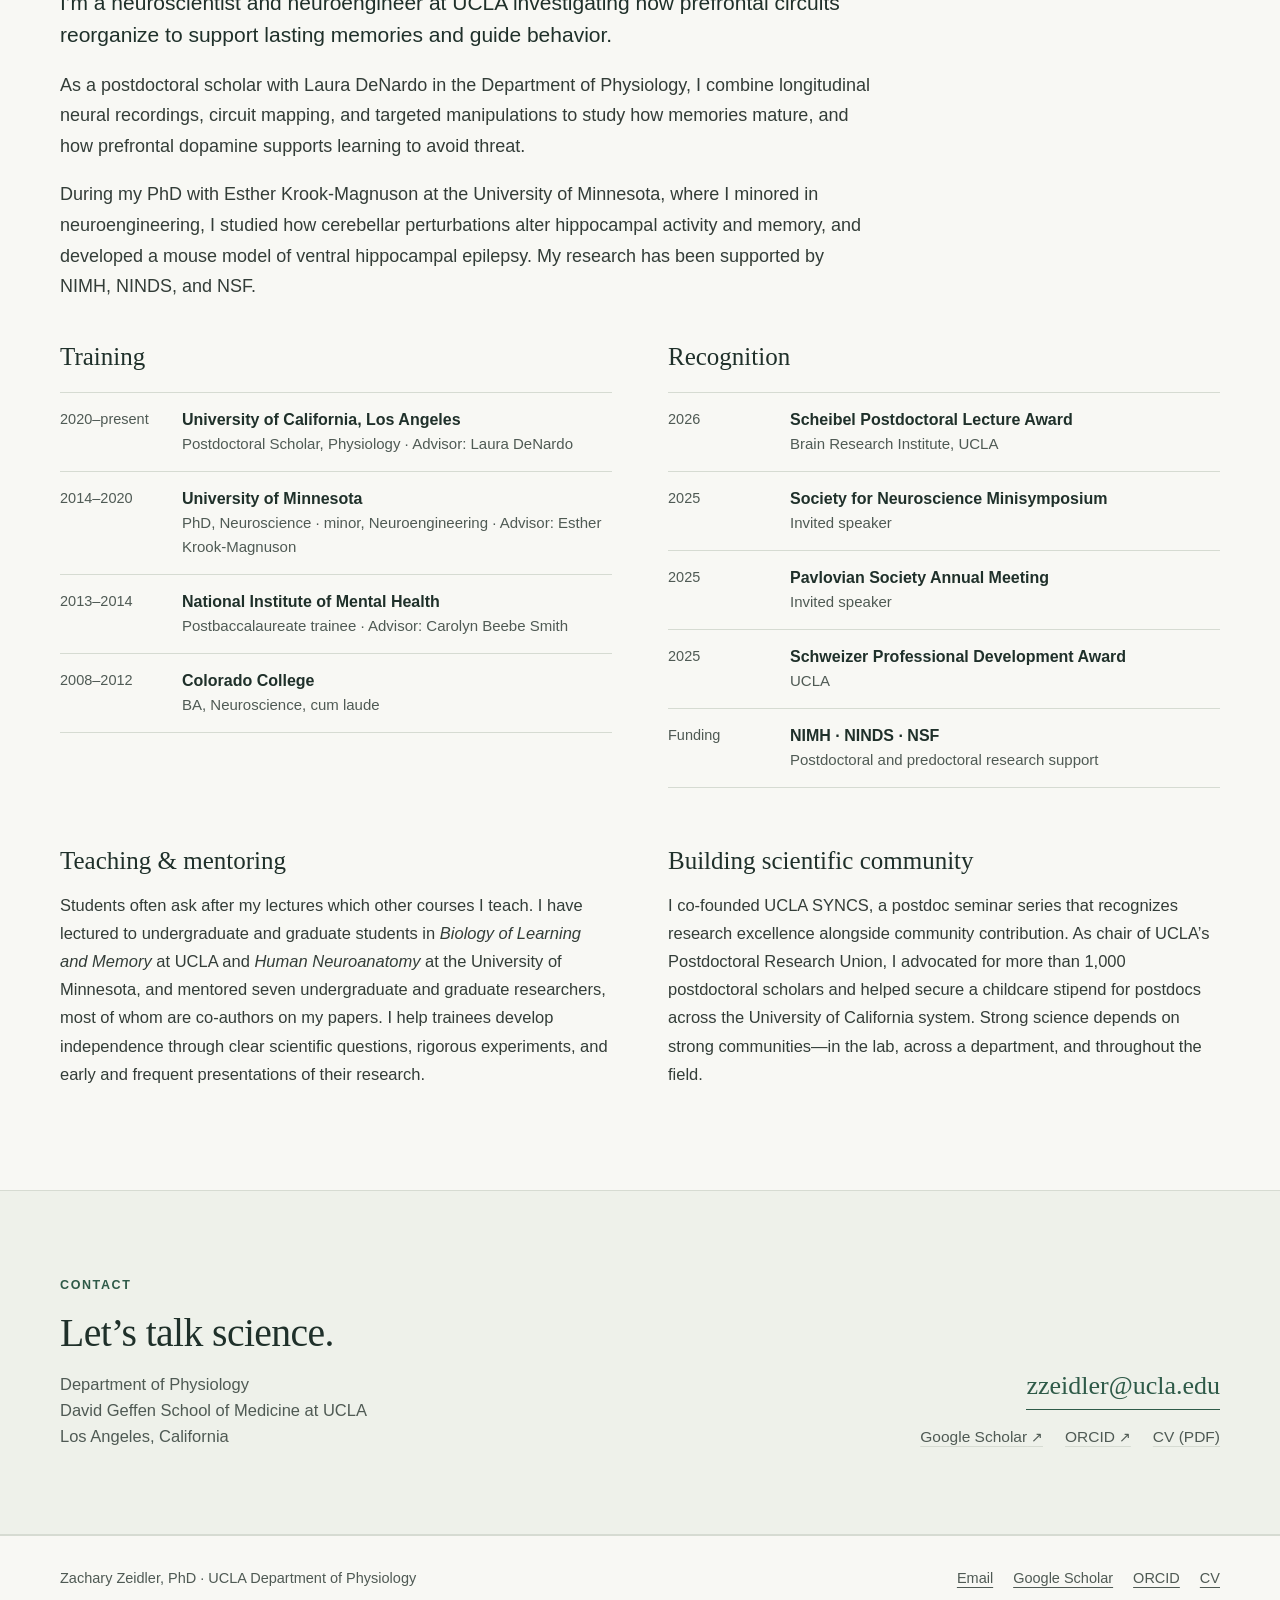
==== commit 13bfd1d5: "New headline, translational note, whole-brain figure, About edits Co-Authored-By: Claude Opus 5.5 <n" ====
--- a/index.html
+++ b/index.html
@@ -37,7 +37,7 @@
   <section class="hero">
     <div>
       <p class="market-badge"><span class="pulse" aria-hidden="true"></span>On the 2026–2027 faculty job market</p>
-      <h1>Prefrontal circuits<br>and memory.</h1>
+      <h1>Memory circuits<br>across time and scale.</h1>
       <p class="lead">I study how prefrontal circuits build lasting memories and shape the ways experience guides behavior.</p>
       <p class="sub">My research connects changes in individual neurons to the evolving roles of brain-wide networks—and asks when and how induced plasticity alters these networks and subsequent learning.</p>
       <div class="actions">
@@ -60,6 +60,7 @@
       <p class="eyebrow">Research directions</p>
       <h2>From a transient experience<br>to an enduring influence.</h2>
       <p>My laboratory will investigate how prefrontal circuits establish and coordinate the networks that support lasting memories and guide behavior, and how plasticity induced by psychedelics and related compounds alters their organization and behavioral influence.</p>
+      <p class="relevance">These studies address mechanisms relevant to persistent threat responses in PTSD and, through future collaborations, compulsive seeking in addiction and inflexible negative expectations in depression.</p>
     </div>
 
     <div class="pillars">
@@ -89,7 +90,6 @@
       </article>
     </div>
 
-    <p class="relevance">These studies address mechanisms relevant to persistent threat responses in PTSD and, through future collaborations, compulsive seeking in addiction and inflexible negative expectations in depression.</p>
   </div>
 </section>
 
@@ -113,12 +113,21 @@
         </figcaption>
       </figure>
       <figure>
-        <div class="panel">
-          <button class="image-button" type="button" data-image="assets/population.jpg" data-title="Population activity across time" data-caption="Low-dimensional embeddings of mPFC population activity during memory recall on Day 1 and Day 28. CEBRA uses behavioral labels to guide the representation of population activity; colors indicate distinct behavioral categories." aria-label="Enlarge: Population activity across time">
-            <img src="assets/population.jpg" alt="Low-dimensional embeddings of mPFC population activity during memory recall on Day 1 and Day 28." width="732" height="350" loading="lazy">
-          </button>
-        </div>
-        <figcaption>mPFC population activity during recall on Day 1 and Day 28, shown as a behavior-guided low-dimensional embedding.</figcaption>
+        <div class="anatomy">
+          <div>
+            <button class="image-button" type="button" data-image="assets/pl.png" data-title="Prelimbic cortex slice" data-caption="Prelimbic cortex (PL): a slice from whole-brain imaging. The paired TEa image comes from the same brain." aria-label="Enlarge: Prelimbic cortex slice">
+              <img src="assets/pl.png" alt="Prelimbic cortex slice from whole-brain imaging." width="808" height="579" loading="lazy">
+            </button>
+            <span>Prelimbic cortex · PL</span>
+          </div>
+          <div>
+            <button class="image-button" type="button" data-image="assets/tea.png" data-title="Temporal association area slice" data-caption="Temporal association area (TEa): a slice from whole-brain imaging. The paired PL image comes from the same brain." aria-label="Enlarge: Temporal association area slice">
+              <img src="assets/tea.png" alt="Temporal association area slice from the same brain." width="808" height="579" loading="lazy">
+            </button>
+            <span>Temporal association area · TEa</span>
+          </div>
+        </div>
+        <figcaption>Whole-brain imaging: the prefrontal source (PL) and its temporal association target (TEa) in the same cleared brain.</figcaption>
       </figure>
     </div>
 
@@ -154,9 +163,9 @@
         <h3>Model disease-relevant states</h3>
         <p>Mouse models of psychiatric and neurological disorders—including stress-enhanced fear learning, early-life adversity, and temporal lobe epilepsy—connect circuit mechanisms to persistent, maladaptive behavior.</p>
       </div>
-      <div class="method-wide">
-        <h3>Analyze population activity</h3>
-        <p>Single-neuron encoding analyses with permutation-based statistics identify cells that represent cues and behavior. Hierarchical clustering defines functional subpopulations, and self-supervised, behavior-guided embeddings (CEBRA) and population decoding reveal how ensembles represent the intersections of cues, context, and behavior—and how removing specific subpopulations changes those representations. Computational models of learning link these neural dynamics to behavioral strategy.</p>
+      <div>
+        <h3>Computational analysis</h3>
+        <p>Single-cell encoding analyses, machine-learning embeddings and decoding, and in silico lesions of functional subpopulations reveal how neurons and ensembles represent cues, context, and behavior.</p>
       </div>
       <div>
         <h3>Build accessible tools</h3>
@@ -240,6 +249,7 @@
         <ul class="timeline">
           <li><span class="date">2026</span><span><strong>Scheibel Postdoctoral Lecture Award</strong><span class="detail">Brain Research Institute, UCLA</span></span></li>
           <li><span class="date">2025</span><span><strong>Society for Neuroscience Minisymposium</strong><span class="detail">Invited speaker</span></span></li>
+          <li><span class="date">2025</span><span><strong>Pavlovian Society Annual Meeting</strong><span class="detail">Invited speaker</span></span></li>
           <li><span class="date">2025</span><span><strong>Schweizer Professional Development Award</strong><span class="detail">UCLA</span></span></li>
           <li><span class="date">Funding</span><span><strong>NIMH · NINDS · NSF</strong><span class="detail">Postdoctoral and predoctoral research support</span></span></li>
         </ul>
@@ -249,11 +259,11 @@
     <div class="prose-block">
       <div>
         <h3>Teaching &amp; mentoring</h3>
-        <p>I have lectured in <em>Biology of Learning and Memory</em> at UCLA and <em>Human Neuroanatomy</em> at the University of Minnesota, and mentored seven undergraduate and graduate researchers, most of whom are co-authors on my papers. I help trainees develop independence through clear scientific questions, rigorous experiments, and early and frequent presentations of their research.</p>
-      </div>
-      <div>
-        <h3>Scientific community</h3>
-        <p>I co-founded UCLA SYNCS, a postdoc seminar series that recognizes research excellence alongside community contribution, and the UCLA Physiology Trainee Seminar Series. As chair of UCLA’s Postdoctoral Research Union, I advocated for more than 1,000 postdoctoral scholars and helped secure a childcare stipend for postdocs.</p>
+        <p>Students often ask after my lectures which other courses I teach. I have lectured to undergraduate and graduate students in <em>Biology of Learning and Memory</em> at UCLA and <em>Human Neuroanatomy</em> at the University of Minnesota, and mentored seven undergraduate and graduate researchers, most of whom are co-authors on my papers. I help trainees develop independence through clear scientific questions, rigorous experiments, and early and frequent presentations of their research.</p>
+      </div>
+      <div>
+        <h3>Building scientific community</h3>
+        <p>I co-founded UCLA SYNCS, a postdoc seminar series that recognizes research excellence alongside community contribution. As chair of UCLA’s Postdoctoral Research Union, I advocated for more than 1,000 postdoctoral scholars and helped secure a childcare stipend for postdocs across the University of California system. Strong science depends on strong communities—in the lab, across a department, and throughout the field.</p>
       </div>
     </div>
   </div>
--- a/styles.css
+++ b/styles.css
@@ -361,3 +361,18 @@
 @media (max-width: 760px) {
   .wordmark span { display: block; margin: 2px 0 0; }
 }
+
+/* v3: whole-brain pair in featured row, uniform expertise cards, relevance under intro */
+.figure-row { grid-template-columns: minmax(0, 342px) minmax(0, 1fr); }
+.figure-row .anatomy { margin-top: 0; }
+.section-head .relevance { margin-top: 16px; padding-left: 16px; border-left: 3px solid var(--green); color: var(--ink); font-size: 17px; }
+.methods { grid-template-columns: repeat(3, 1fr); }
+@media (max-width: 1020px) { .methods { grid-template-columns: 1fr 1fr; } }
+@media (max-width: 760px) { .methods { grid-template-columns: 1fr; } }
+.anatomy > div, .figure-row > figure { min-width: 0; }
+.anatomy { grid-template-columns: minmax(0, 1fr) minmax(0, 1fr); }
+.anatomy { overflow: hidden; }
+.anatomy span { white-space: normal; overflow-wrap: anywhere; }
+@media (max-width: 760px) { .anatomy span { font-size: 10px; letter-spacing: .4px; } }
+@media (max-width: 1020px) { .figure-row { grid-template-columns: minmax(0, 1fr) minmax(0, 1.6fr); } }
+@media (max-width: 760px) { .figure-row { grid-template-columns: minmax(0, 1fr); } }
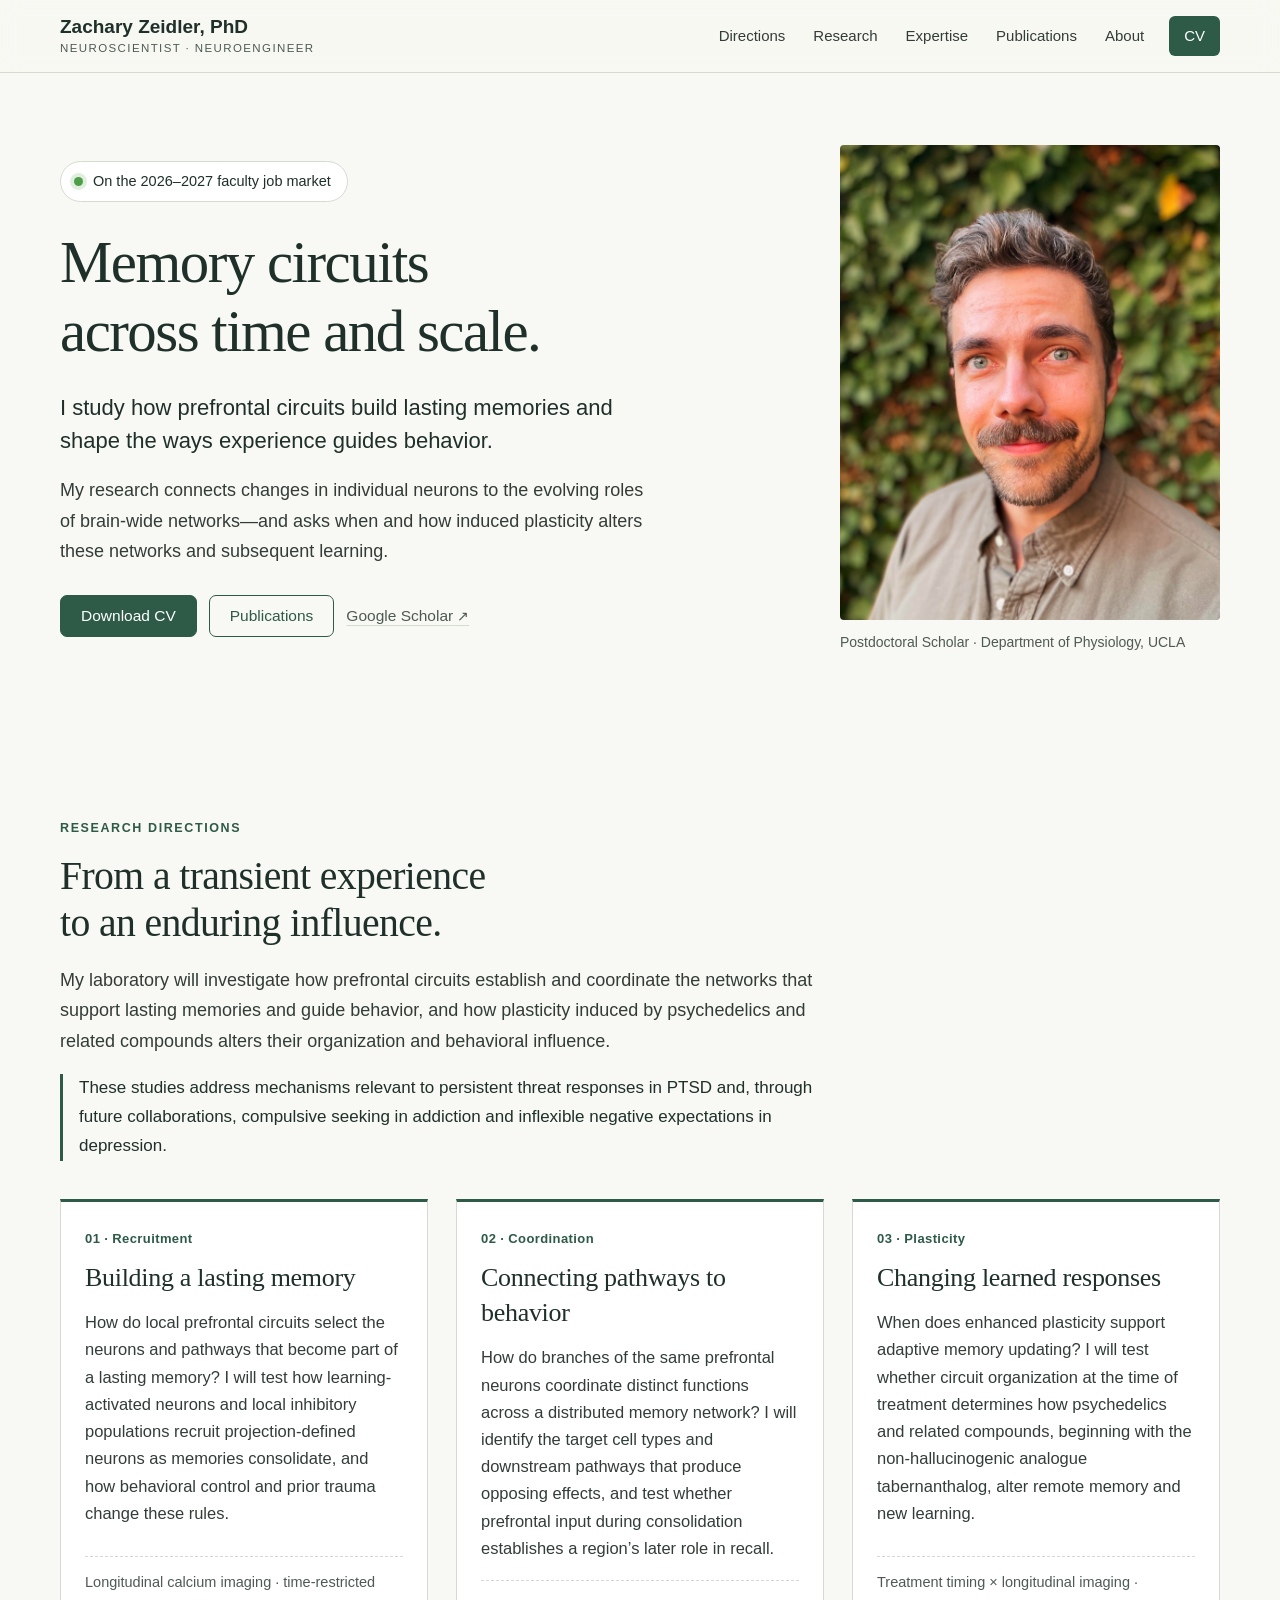
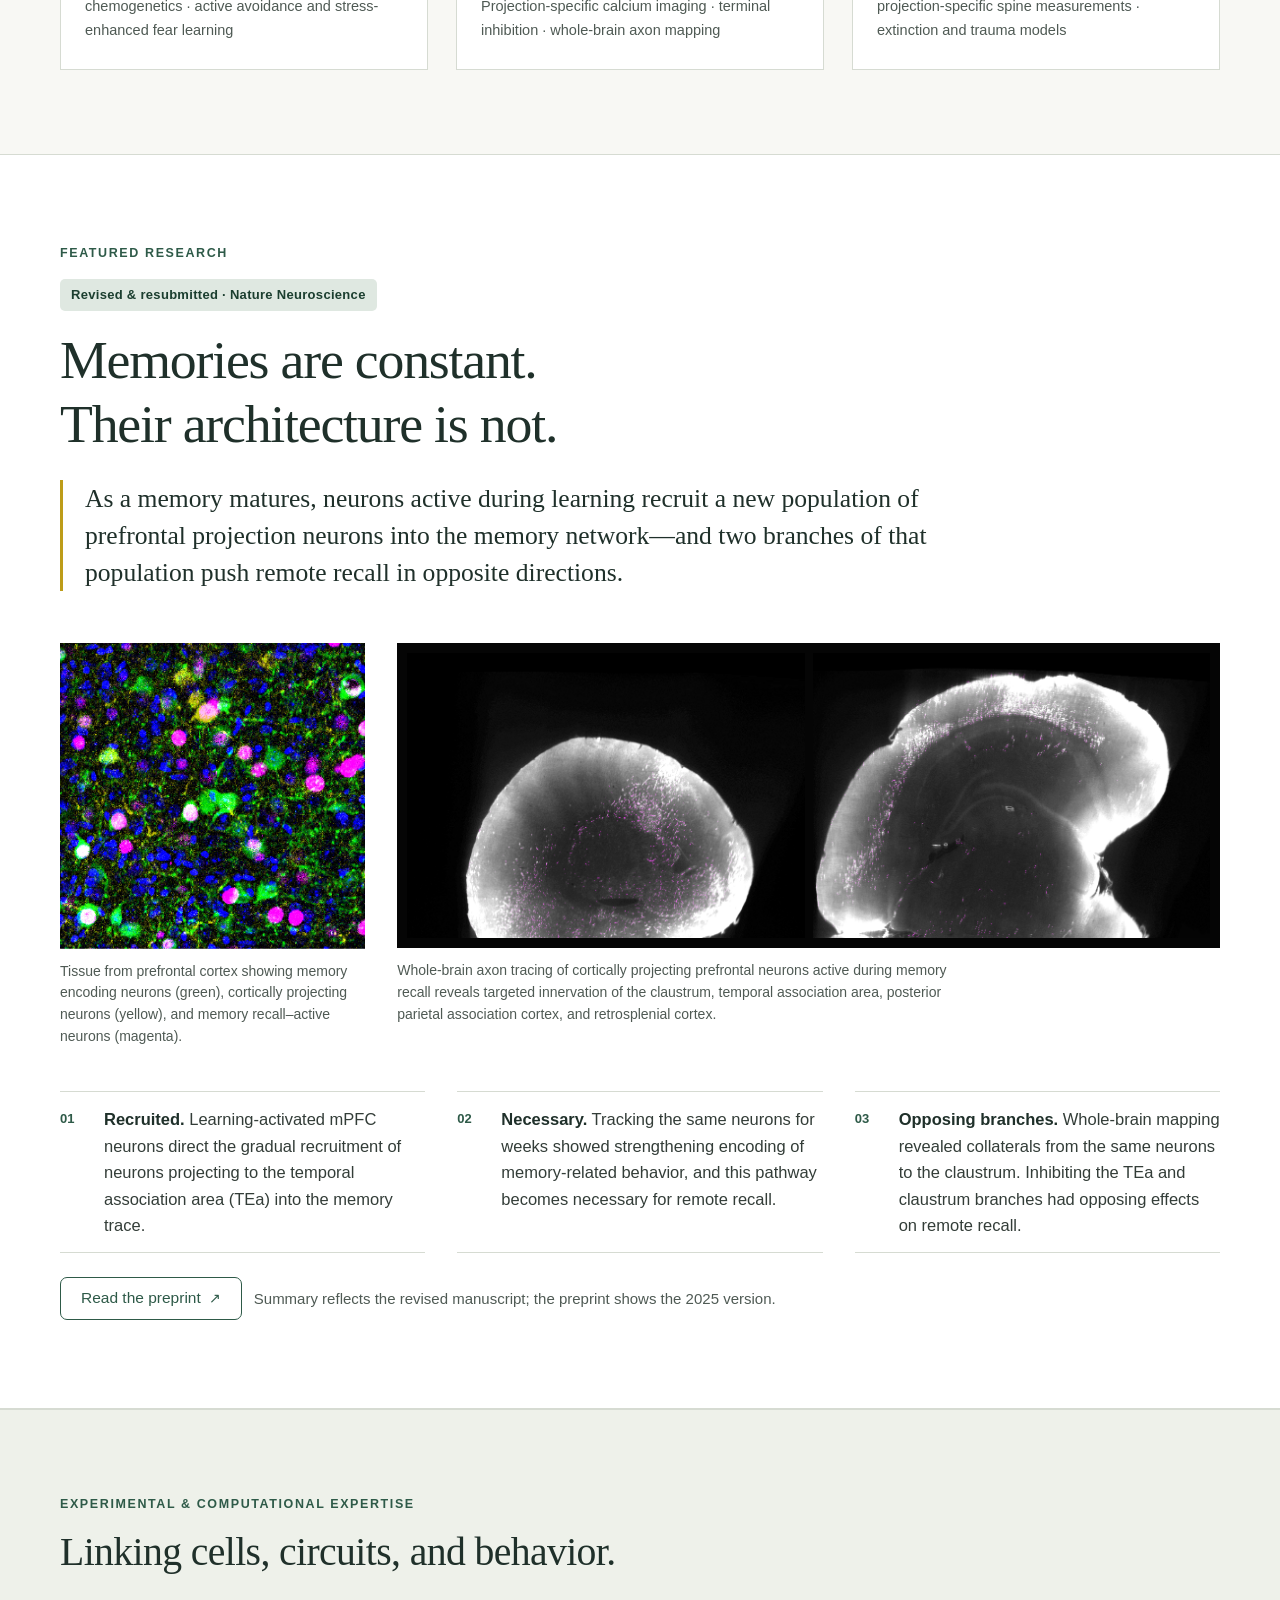
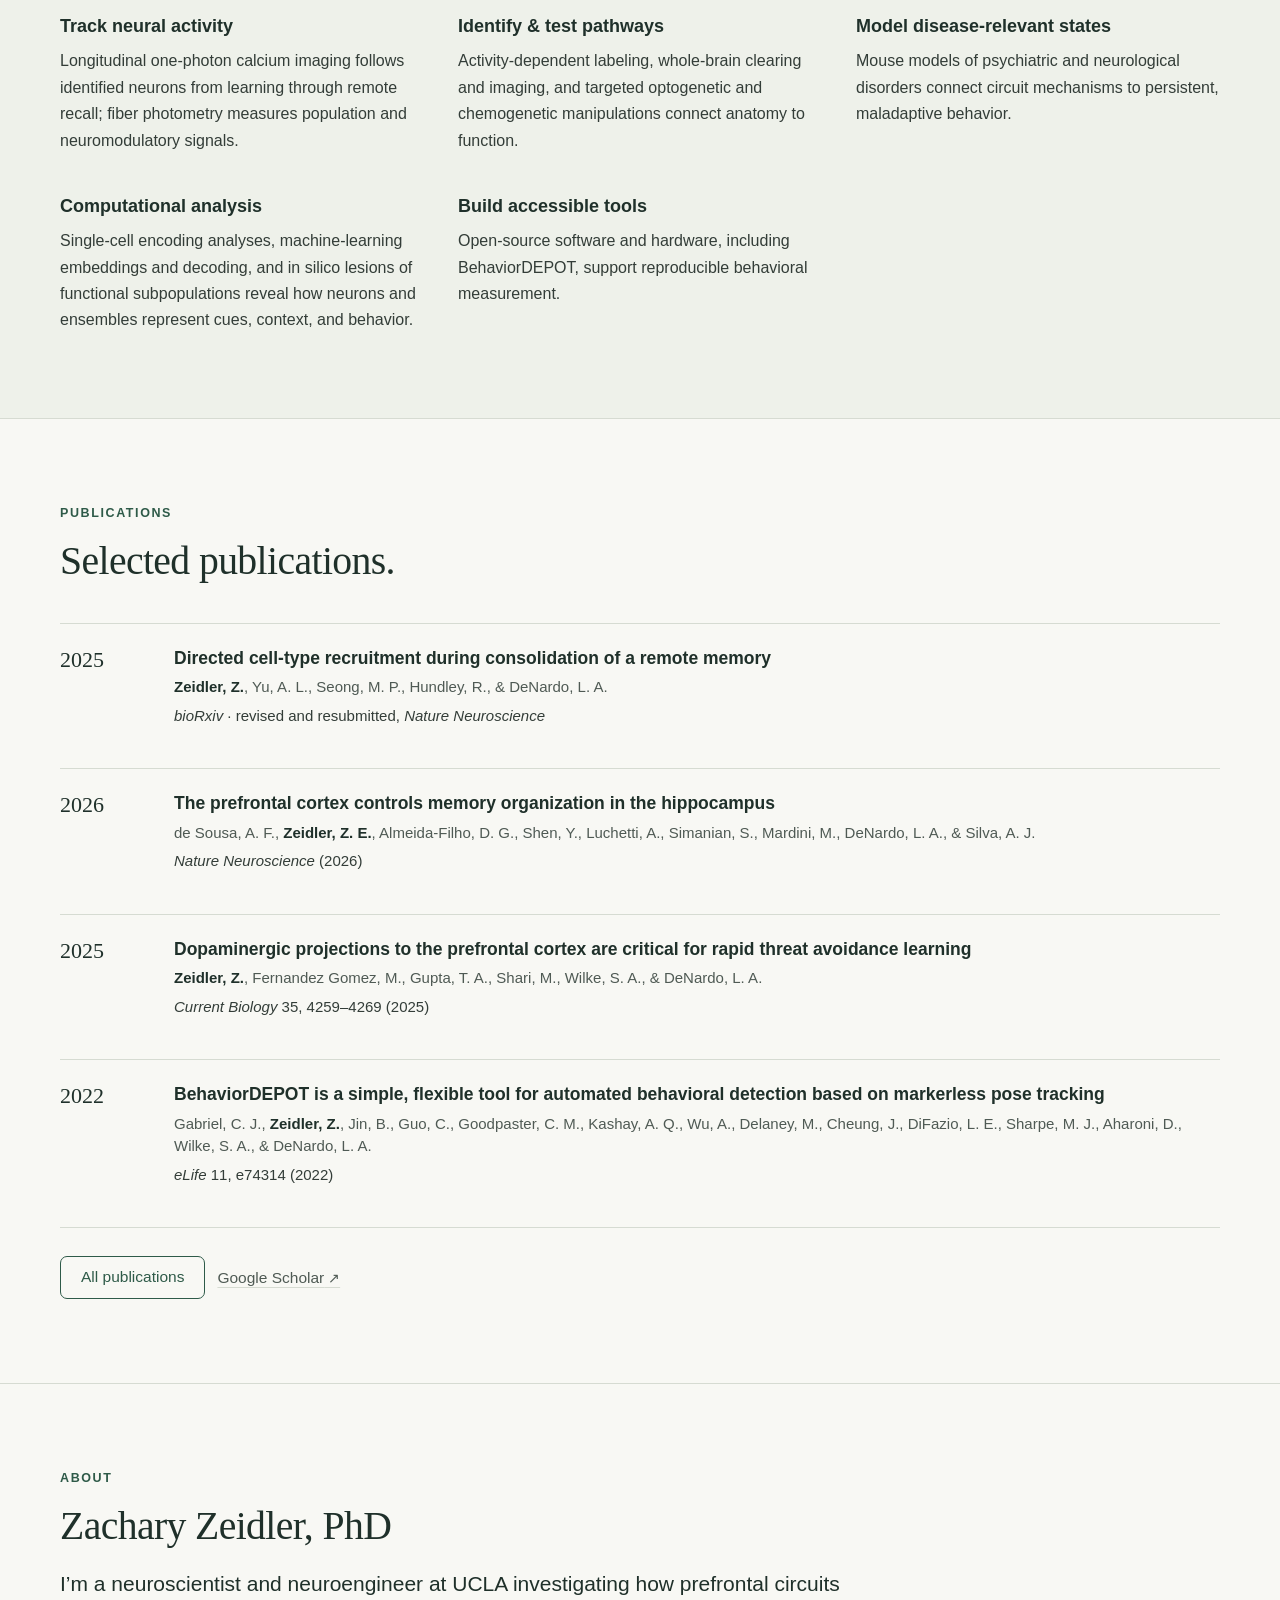
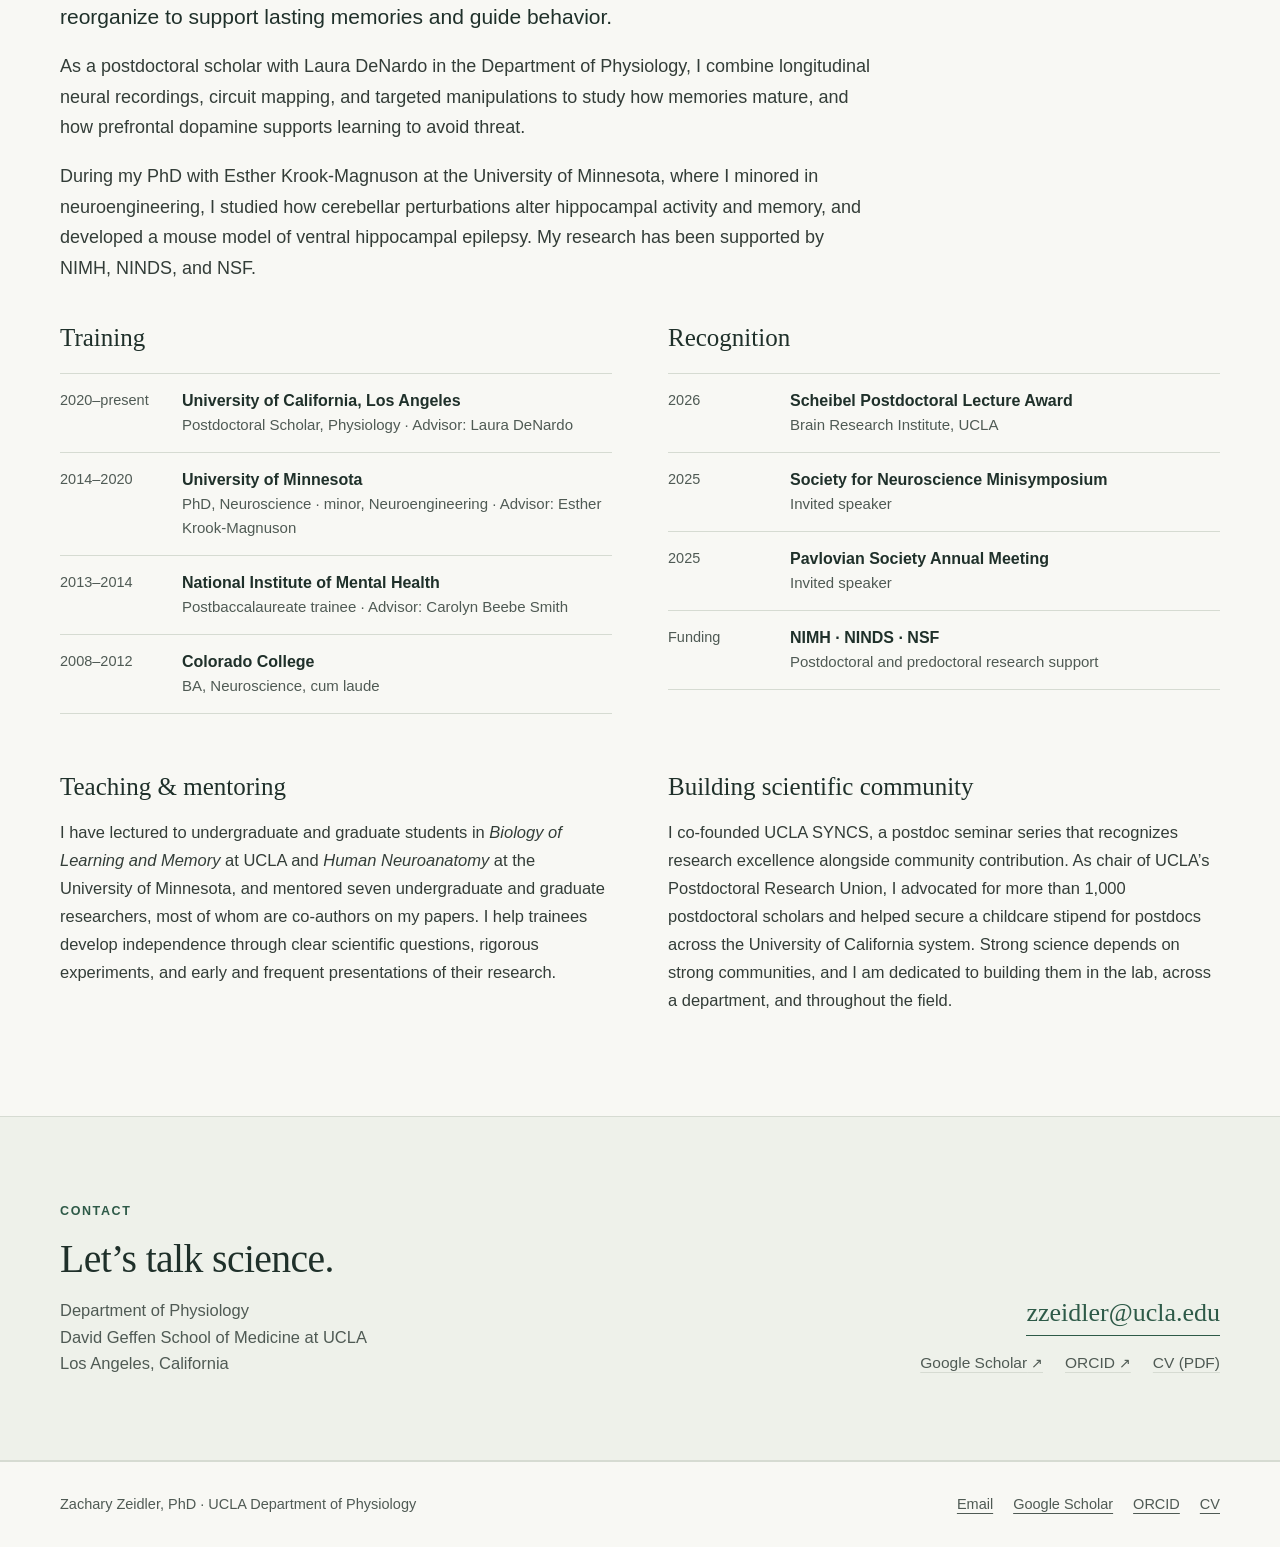
==== commit d19b1576: "Featured figure sizing and captions, About trims Co-Authored-By: Claude Opus 5.5 <noreply@anthropic." ====
--- a/index.html
+++ b/index.html
@@ -106,11 +106,7 @@
         <button class="image-button" type="button" data-image="assets/histogood.jpg" data-title="mPFC neuron populations" data-caption="mPFC neurons: learning-activated cells in green, long-range cortically projecting neurons in yellow, and cells active during memory recall in pink." aria-label="Enlarge: mPFC neuron populations">
           <img src="assets/histogood.jpg" alt="Fluorescence image of mPFC neurons: learning-activated cells in green, cortically projecting neurons in yellow, and recall-active cells in pink." width="342" height="340" loading="lazy">
         </button>
-        <figcaption>
-          <span class="caption-key"><span class="dot learning"></span>Learning-activated</span>
-          <span class="caption-key"><span class="dot projection"></span>Cortically projecting</span>
-          <span class="caption-key"><span class="dot recall"></span>Recall-active</span>
-        </figcaption>
+        <figcaption>Tissue from prefrontal cortex showing memory encoding neurons (green), cortically projecting neurons (yellow), and memory recall–active neurons (magenta).</figcaption>
       </figure>
       <figure>
         <div class="anatomy">
@@ -118,16 +114,14 @@
             <button class="image-button" type="button" data-image="assets/pl.png" data-title="Prelimbic cortex slice" data-caption="Prelimbic cortex (PL): a slice from whole-brain imaging. The paired TEa image comes from the same brain." aria-label="Enlarge: Prelimbic cortex slice">
               <img src="assets/pl.png" alt="Prelimbic cortex slice from whole-brain imaging." width="808" height="579" loading="lazy">
             </button>
-            <span>Prelimbic cortex · PL</span>
           </div>
           <div>
             <button class="image-button" type="button" data-image="assets/tea.png" data-title="Temporal association area slice" data-caption="Temporal association area (TEa): a slice from whole-brain imaging. The paired PL image comes from the same brain." aria-label="Enlarge: Temporal association area slice">
               <img src="assets/tea.png" alt="Temporal association area slice from the same brain." width="808" height="579" loading="lazy">
             </button>
-            <span>Temporal association area · TEa</span>
           </div>
         </div>
-        <figcaption>Whole-brain imaging: the prefrontal source (PL) and its temporal association target (TEa) in the same cleared brain.</figcaption>
+        <figcaption>Whole-brain axon tracing of cortically projecting prefrontal neurons active during memory recall reveals targeted innervation of the claustrum, temporal association area, posterior parietal association cortex, and retrosplenial cortex.</figcaption>
       </figure>
     </div>
 
@@ -161,7 +155,7 @@
       </div>
       <div>
         <h3>Model disease-relevant states</h3>
-        <p>Mouse models of psychiatric and neurological disorders—including stress-enhanced fear learning, early-life adversity, and temporal lobe epilepsy—connect circuit mechanisms to persistent, maladaptive behavior.</p>
+        <p>Mouse models of psychiatric and neurological disorders connect circuit mechanisms to persistent, maladaptive behavior.</p>
       </div>
       <div>
         <h3>Computational analysis</h3>
@@ -250,7 +244,6 @@
           <li><span class="date">2026</span><span><strong>Scheibel Postdoctoral Lecture Award</strong><span class="detail">Brain Research Institute, UCLA</span></span></li>
           <li><span class="date">2025</span><span><strong>Society for Neuroscience Minisymposium</strong><span class="detail">Invited speaker</span></span></li>
           <li><span class="date">2025</span><span><strong>Pavlovian Society Annual Meeting</strong><span class="detail">Invited speaker</span></span></li>
-          <li><span class="date">2025</span><span><strong>Schweizer Professional Development Award</strong><span class="detail">UCLA</span></span></li>
           <li><span class="date">Funding</span><span><strong>NIMH · NINDS · NSF</strong><span class="detail">Postdoctoral and predoctoral research support</span></span></li>
         </ul>
       </div>
@@ -259,11 +252,11 @@
     <div class="prose-block">
       <div>
         <h3>Teaching &amp; mentoring</h3>
-        <p>Students often ask after my lectures which other courses I teach. I have lectured to undergraduate and graduate students in <em>Biology of Learning and Memory</em> at UCLA and <em>Human Neuroanatomy</em> at the University of Minnesota, and mentored seven undergraduate and graduate researchers, most of whom are co-authors on my papers. I help trainees develop independence through clear scientific questions, rigorous experiments, and early and frequent presentations of their research.</p>
+        <p>I have lectured to undergraduate and graduate students in <em>Biology of Learning and Memory</em> at UCLA and <em>Human Neuroanatomy</em> at the University of Minnesota, and mentored seven undergraduate and graduate researchers, most of whom are co-authors on my papers. I help trainees develop independence through clear scientific questions, rigorous experiments, and early and frequent presentations of their research.</p>
       </div>
       <div>
         <h3>Building scientific community</h3>
-        <p>I co-founded UCLA SYNCS, a postdoc seminar series that recognizes research excellence alongside community contribution. As chair of UCLA’s Postdoctoral Research Union, I advocated for more than 1,000 postdoctoral scholars and helped secure a childcare stipend for postdocs across the University of California system. Strong science depends on strong communities—in the lab, across a department, and throughout the field.</p>
+        <p>I co-founded UCLA SYNCS, a postdoc seminar series that recognizes research excellence alongside community contribution. As chair of UCLA’s Postdoctoral Research Union, I advocated for more than 1,000 postdoctoral scholars and helped secure a childcare stipend for postdocs across the University of California system. Strong science depends on strong communities, and I am dedicated to building them in the lab, across a department, and throughout the field.</p>
       </div>
     </div>
   </div>
--- a/styles.css
+++ b/styles.css
@@ -376,3 +376,16 @@
 @media (max-width: 760px) { .anatomy span { font-size: 10px; letter-spacing: .4px; } }
 @media (max-width: 1020px) { .figure-row { grid-template-columns: minmax(0, 1fr) minmax(0, 1.6fr); } }
 @media (max-width: 760px) { .figure-row { grid-template-columns: minmax(0, 1fr); } }
+
+/* v4: smaller histology panel, caption-only whole-brain panel */
+.figure-row { grid-template-columns: minmax(0, 260px) minmax(0, 1fr); gap: 32px; }
+.figure-row figcaption { max-width: 560px; }
+@media (max-width: 1020px) { .figure-row { grid-template-columns: minmax(0, 220px) minmax(0, 1fr); } }
+@media (max-width: 760px) { .figure-row { grid-template-columns: minmax(0, 1fr); } .figure-row figure:first-child { max-width: 260px; } }
+
+/* v5: square histology sized to match the whole-brain panel height
+   (panel height ≈ 26.4% of row width given two 808×579 images, 10px padding, 8px gap, 32px column gap) */
+.figure-row { grid-template-columns: calc(26.4% - 1px) minmax(0, 1fr); gap: 32px; }
+.figure-row figure:first-child img { width: 100%; height: auto; aspect-ratio: 1 / 1; object-fit: cover; }
+@media (max-width: 1020px) { .figure-row { grid-template-columns: calc(26.4% - 1px) minmax(0, 1fr); } }
+@media (max-width: 760px) { .figure-row { grid-template-columns: minmax(0, 1fr); } .figure-row figure:first-child { max-width: 240px; } }
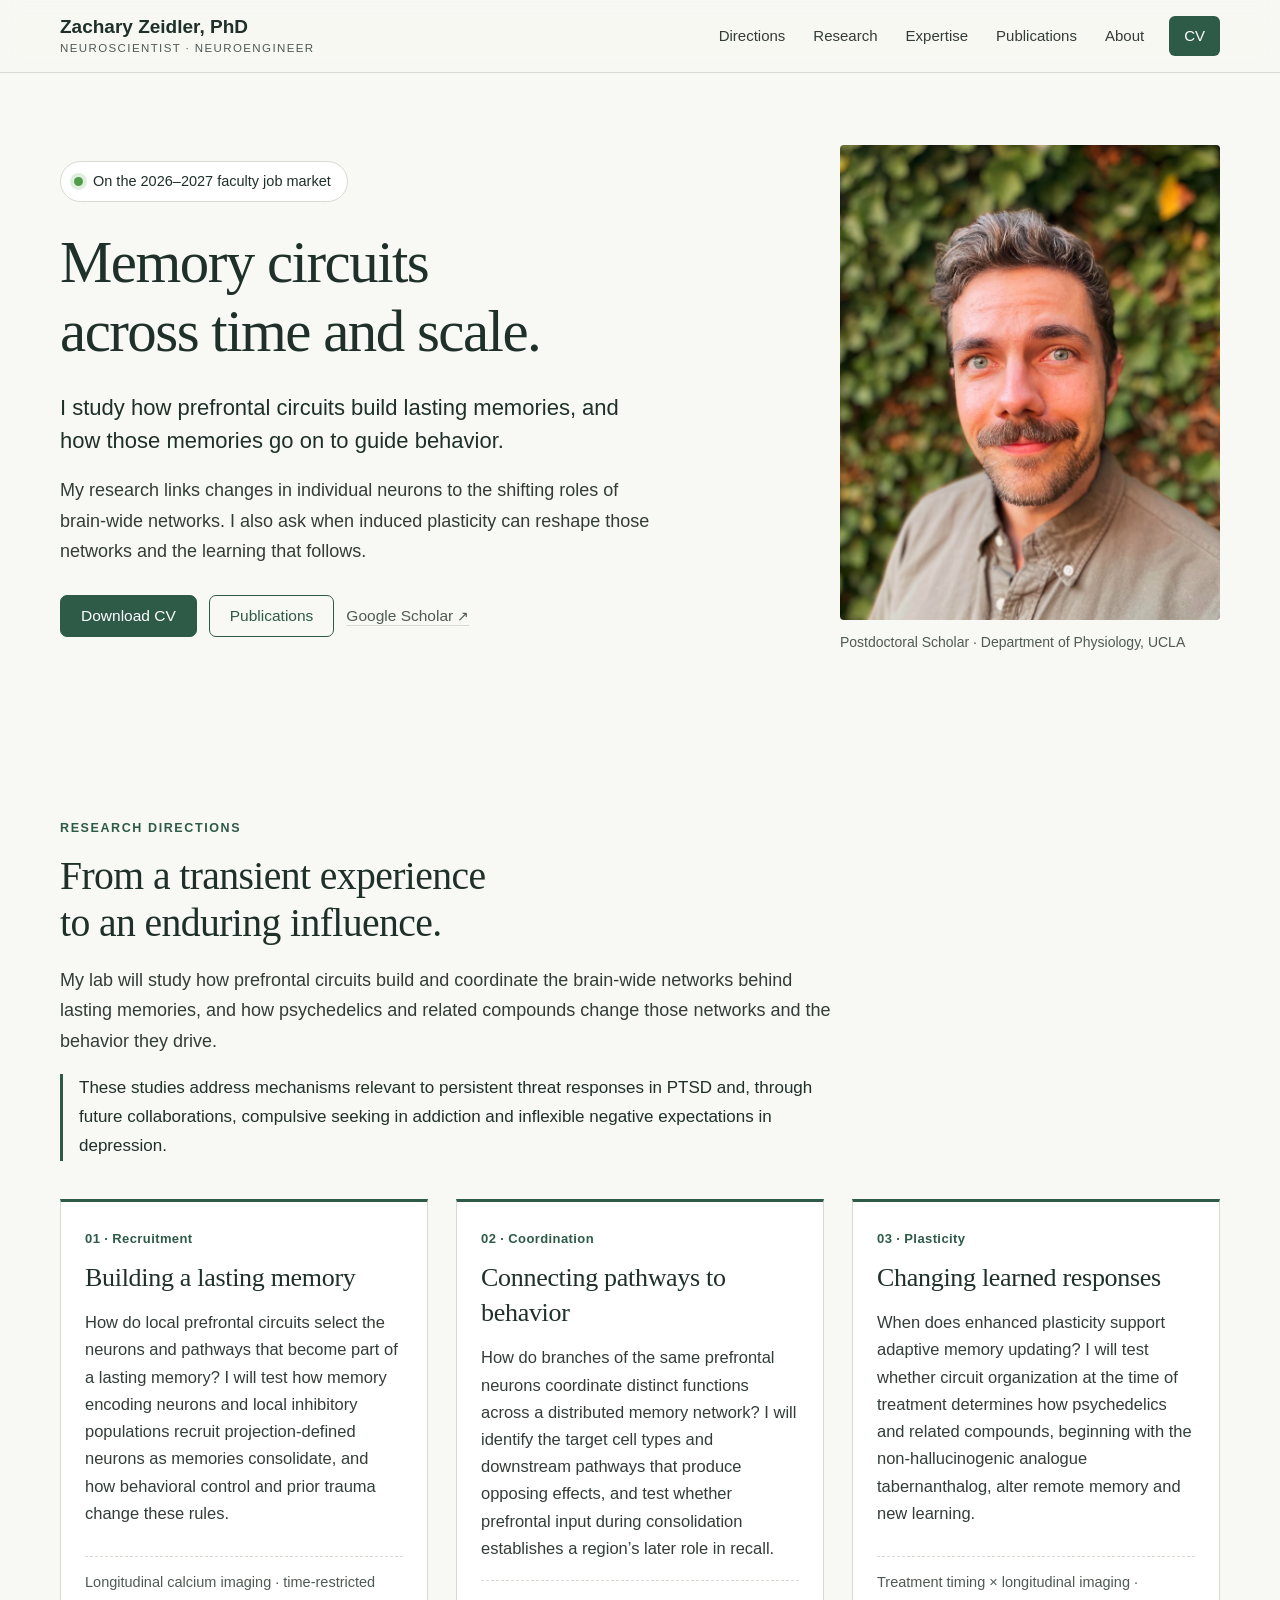
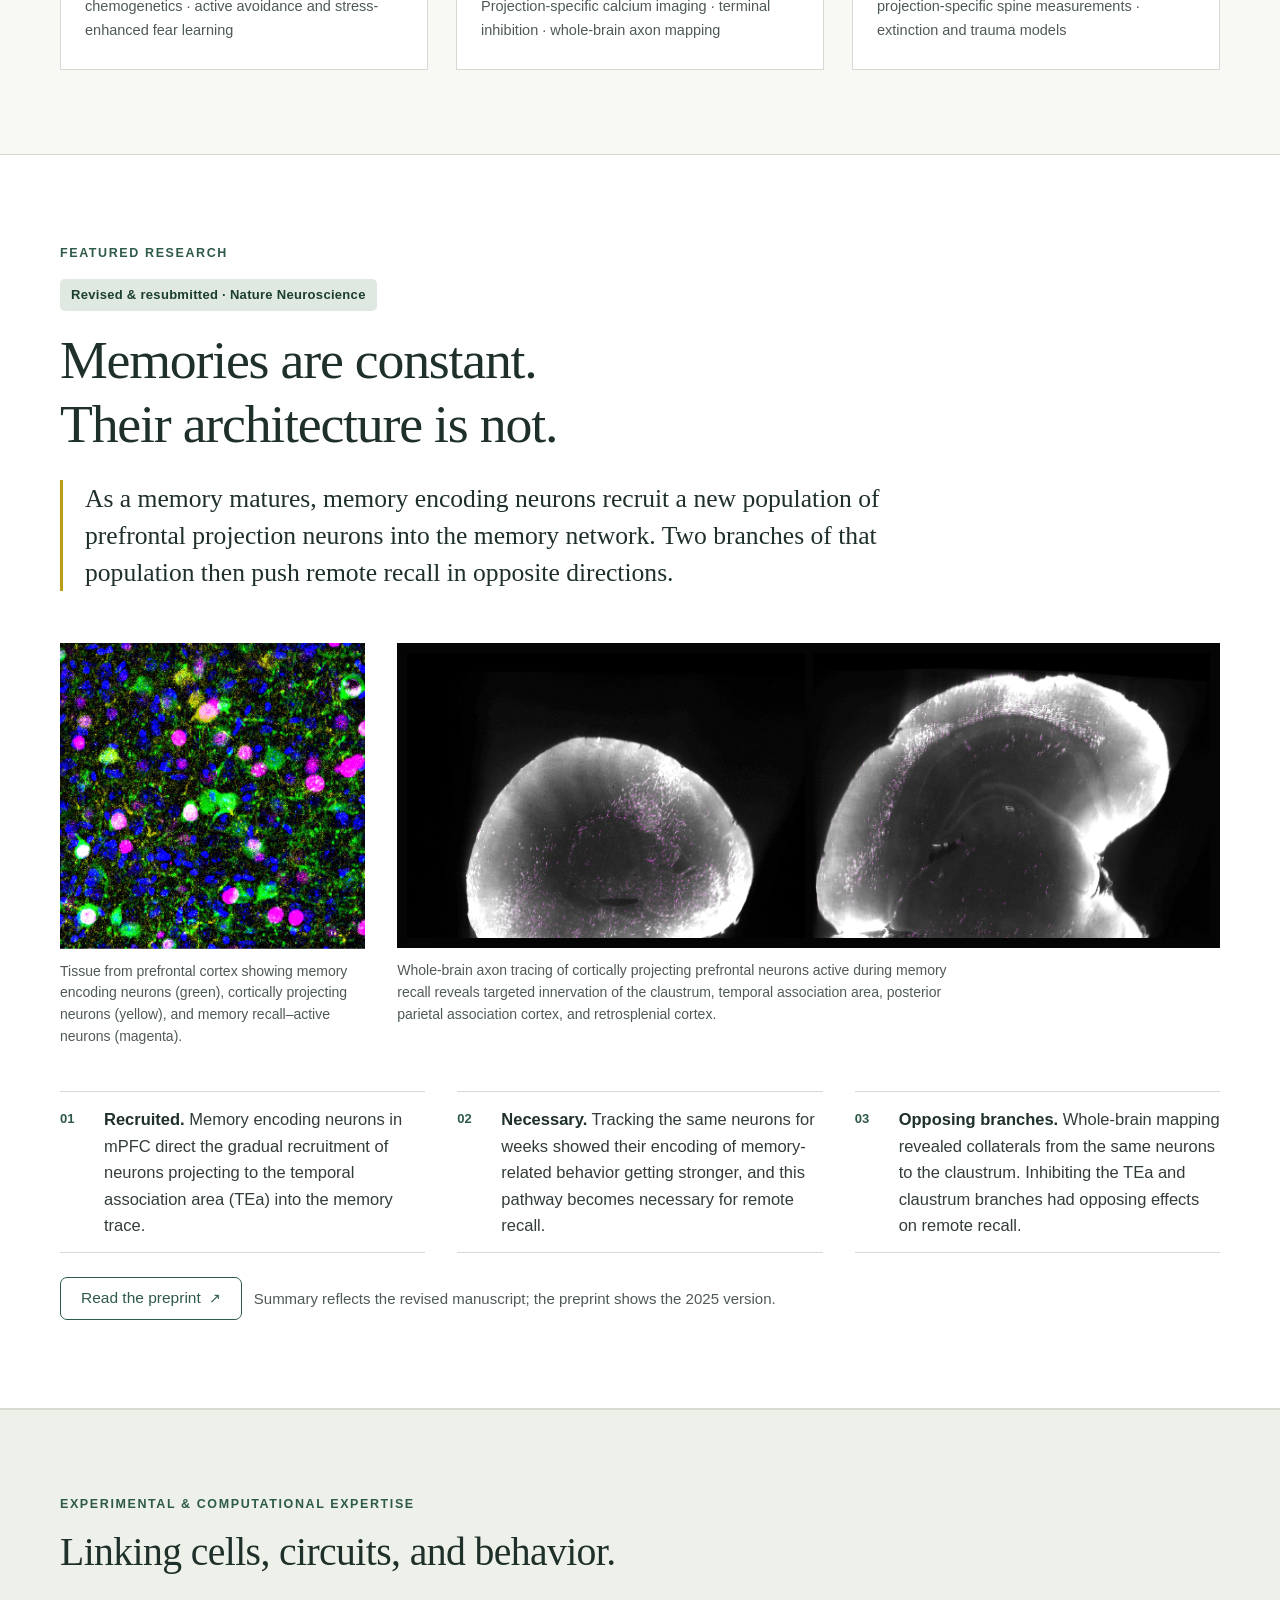
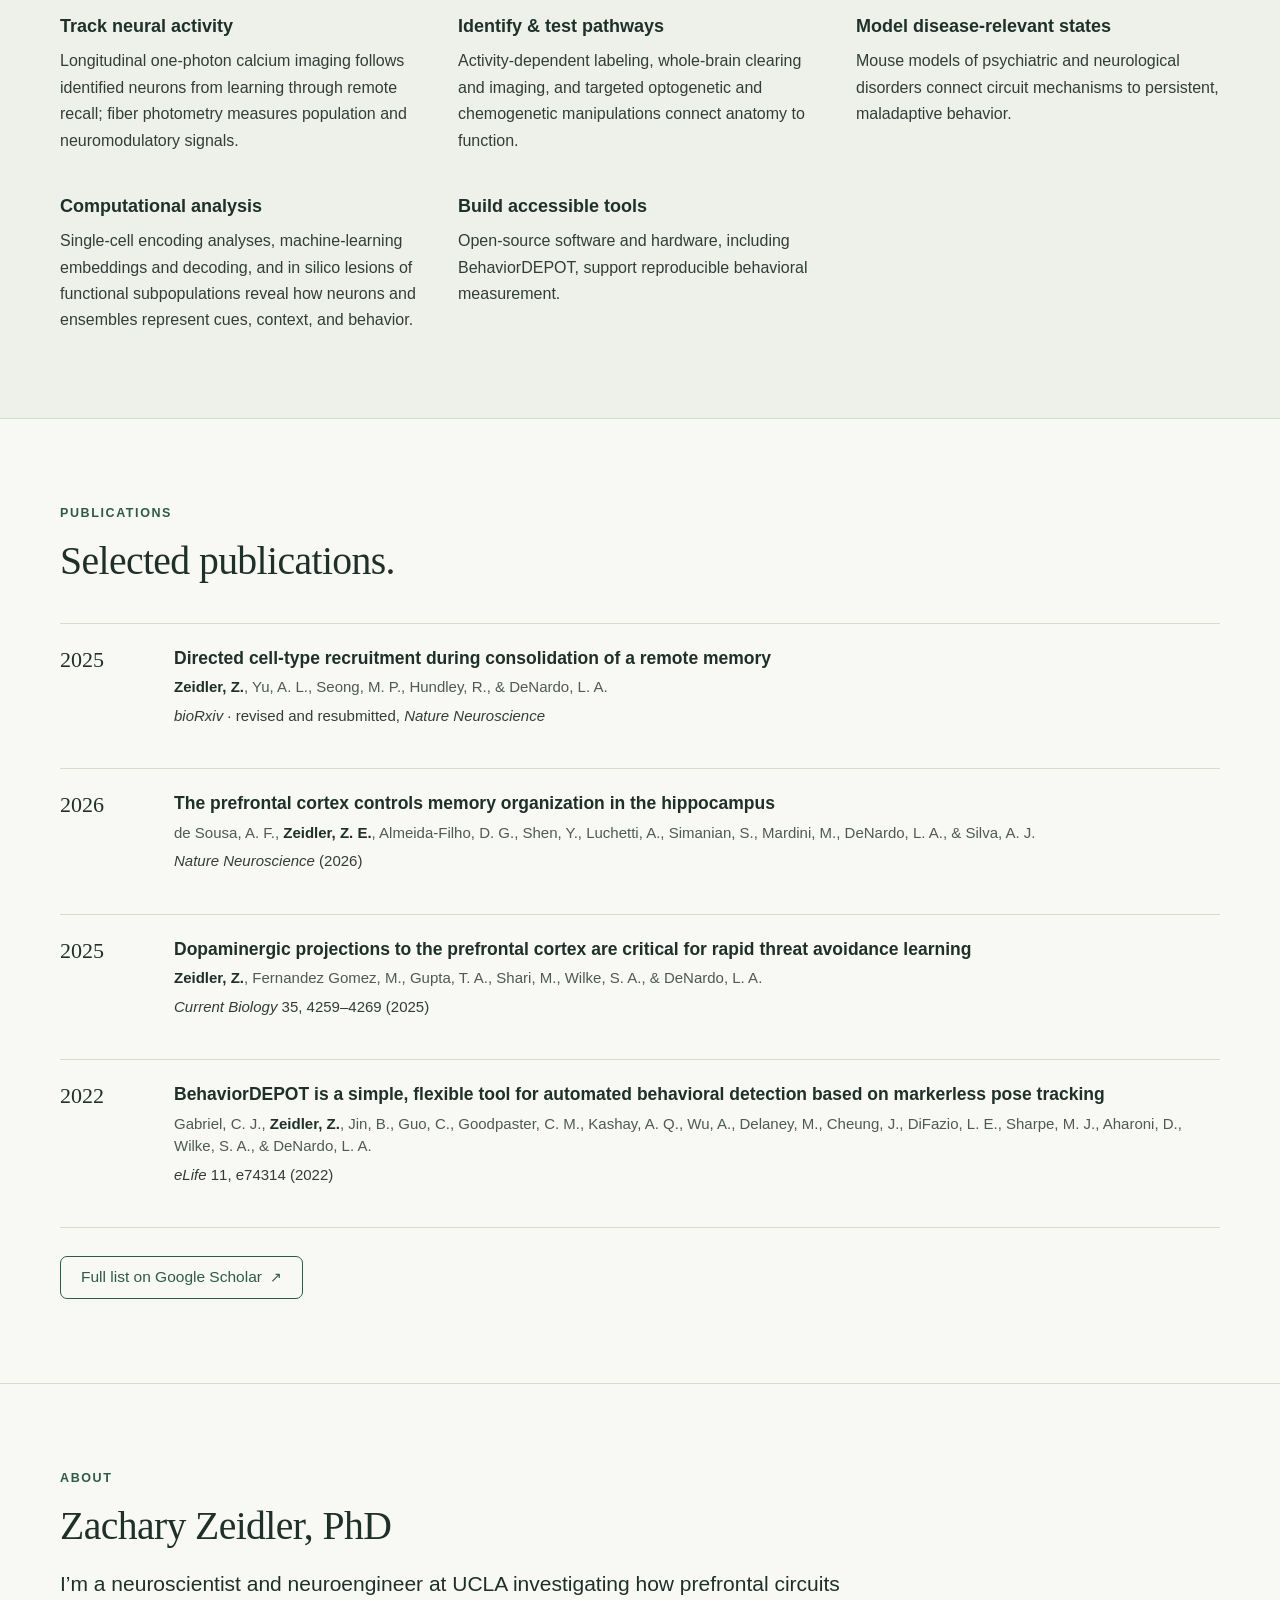
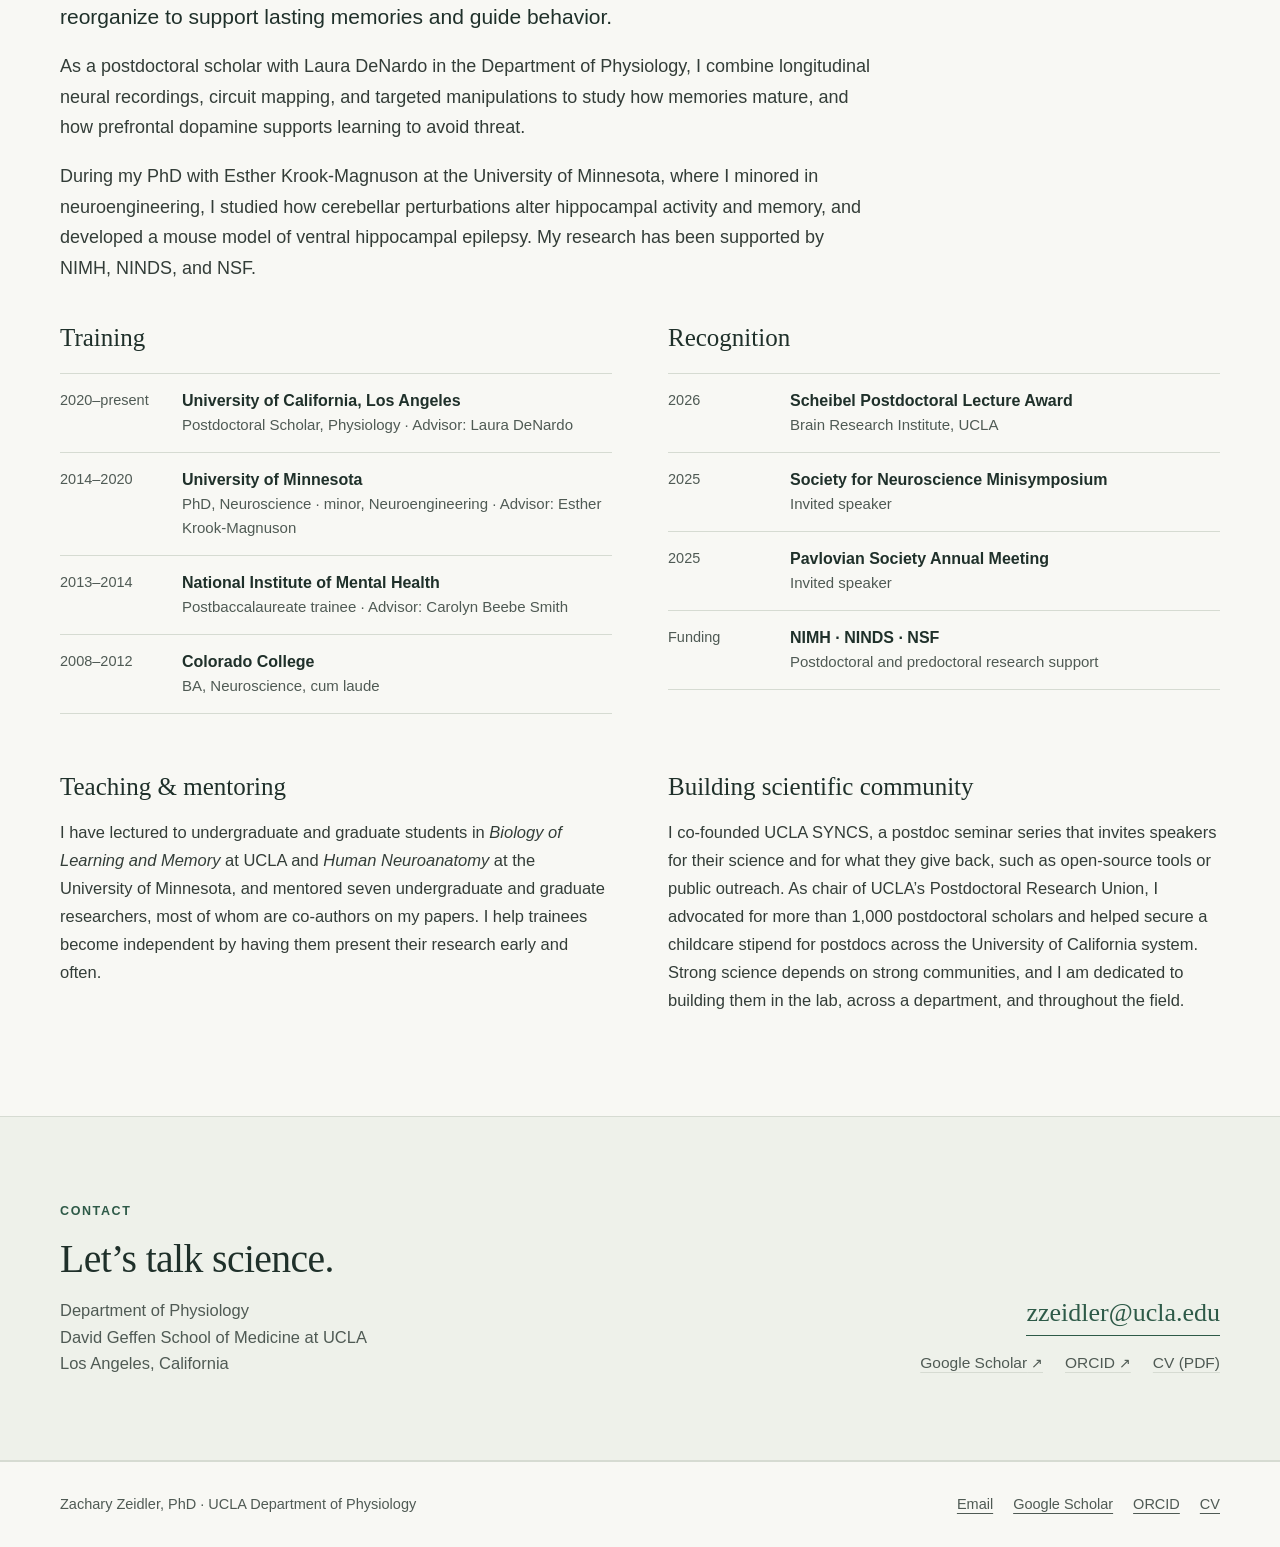
==== commit 0686b504: "Humanizer text edits; fold publications into homepage Co-Authored-By: Claude Opus 5.5 <noreply@anthr" ====
--- a/index.html
+++ b/index.html
@@ -38,11 +38,11 @@
     <div>
       <p class="market-badge"><span class="pulse" aria-hidden="true"></span>On the 2026–2027 faculty job market</p>
       <h1>Memory circuits<br>across time and scale.</h1>
-      <p class="lead">I study how prefrontal circuits build lasting memories and shape the ways experience guides behavior.</p>
-      <p class="sub">My research connects changes in individual neurons to the evolving roles of brain-wide networks—and asks when and how induced plasticity alters these networks and subsequent learning.</p>
+      <p class="lead">I study how prefrontal circuits build lasting memories, and how those memories go on to guide behavior.</p>
+      <p class="sub">My research links changes in individual neurons to the shifting roles of brain-wide networks. I also ask when induced plasticity can reshape those networks and the learning that follows.</p>
       <div class="actions">
         <a class="btn btn-primary" href="assets/Zeidler-CV-2026.pdf">Download CV</a>
-        <a class="btn btn-secondary" href="publications.html">Publications</a>
+        <a class="btn btn-secondary" href="#publications">Publications</a>
         <a class="quiet-link ext" href="https://scholar.google.com/citations?hl=en&amp;user=5ut2dOMAAAAJ&amp;view_op=list_works&amp;sortby=pubdate">Google Scholar</a>
       </div>
     </div>
@@ -59,7 +59,7 @@
     <div class="section-head">
       <p class="eyebrow">Research directions</p>
       <h2>From a transient experience<br>to an enduring influence.</h2>
-      <p>My laboratory will investigate how prefrontal circuits establish and coordinate the networks that support lasting memories and guide behavior, and how plasticity induced by psychedelics and related compounds alters their organization and behavioral influence.</p>
+      <p>My lab will study how prefrontal circuits build and coordinate the brain-wide networks behind lasting memories, and how psychedelics and related compounds change those networks and the behavior they drive.</p>
       <p class="relevance">These studies address mechanisms relevant to persistent threat responses in PTSD and, through future collaborations, compulsive seeking in addiction and inflexible negative expectations in depression.</p>
     </div>
 
@@ -68,7 +68,7 @@
         <div class="pillar-body">
           <span class="number">01 · Recruitment</span>
           <h3>Building a lasting memory</h3>
-          <p>How do local prefrontal circuits select the neurons and pathways that become part of a lasting memory? I will test how learning-activated neurons and local inhibitory populations recruit projection-defined neurons as memories consolidate, and how behavioral control and prior trauma change these rules.</p>
+          <p>How do local prefrontal circuits select the neurons and pathways that become part of a lasting memory? I will test how memory encoding neurons and local inhibitory populations recruit projection-defined neurons as memories consolidate, and how behavioral control and prior trauma change these rules.</p>
           <p class="approach">Longitudinal calcium imaging · time-restricted chemogenetics · active avoidance and stress-enhanced fear learning</p>
         </div>
       </article>
@@ -99,12 +99,12 @@
     <p class="eyebrow">Featured research</p>
     <span class="status-tag">Revised &amp; resubmitted · Nature Neuroscience</span>
     <h2>Memories are constant.<br>Their architecture is not.</h2>
-    <p class="takeaway">As a memory matures, neurons active during learning recruit a new population of prefrontal projection neurons into the memory network—and two branches of that population push remote recall in opposite directions.</p>
+    <p class="takeaway">As a memory matures, memory encoding neurons recruit a new population of prefrontal projection neurons into the memory network. Two branches of that population then push remote recall in opposite directions.</p>
 
     <div class="figure-row">
       <figure>
-        <button class="image-button" type="button" data-image="assets/histogood.jpg" data-title="mPFC neuron populations" data-caption="mPFC neurons: learning-activated cells in green, long-range cortically projecting neurons in yellow, and cells active during memory recall in pink." aria-label="Enlarge: mPFC neuron populations">
-          <img src="assets/histogood.jpg" alt="Fluorescence image of mPFC neurons: learning-activated cells in green, cortically projecting neurons in yellow, and recall-active cells in pink." width="342" height="340" loading="lazy">
+        <button class="image-button" type="button" data-image="assets/histogood.jpg" data-title="mPFC neuron populations" data-caption="Tissue from prefrontal cortex showing memory encoding neurons (green), cortically projecting neurons (yellow), and memory recall–active neurons (magenta)." aria-label="Enlarge: mPFC neuron populations">
+          <img src="assets/histogood.jpg" alt="Fluorescence image of prefrontal cortex: memory encoding neurons in green, cortically projecting neurons in yellow, and memory recall–active neurons in magenta." width="342" height="340" loading="lazy">
         </button>
         <figcaption>Tissue from prefrontal cortex showing memory encoding neurons (green), cortically projecting neurons (yellow), and memory recall–active neurons (magenta).</figcaption>
       </figure>
@@ -126,8 +126,8 @@
     </div>
 
     <ol class="findings findings-cols">
-      <li><span><strong>Recruited.</strong> Learning-activated mPFC neurons direct the gradual recruitment of neurons projecting to the temporal association area (TEa) into the memory trace.</span></li>
-      <li><span><strong>Necessary.</strong> Tracking the same neurons for weeks showed strengthening encoding of memory-related behavior, and this pathway becomes necessary for remote recall.</span></li>
+      <li><span><strong>Recruited.</strong> Memory encoding neurons in mPFC direct the gradual recruitment of neurons projecting to the temporal association area (TEa) into the memory trace.</span></li>
+      <li><span><strong>Necessary.</strong> Tracking the same neurons for weeks showed their encoding of memory-related behavior getting stronger, and this pathway becomes necessary for remote recall.</span></li>
       <li><span><strong>Opposing branches.</strong> Whole-brain mapping revealed collaterals from the same neurons to the claustrum. Inhibiting the TEa and claustrum branches had opposing effects on remote recall.</span></li>
     </ol>
     <div class="actions">
@@ -211,8 +211,7 @@
       </li>
     </ul>
     <div class="actions">
-      <a class="btn btn-secondary" href="publications.html">All publications</a>
-      <a class="quiet-link ext" href="https://scholar.google.com/citations?hl=en&amp;user=5ut2dOMAAAAJ&amp;view_op=list_works&amp;sortby=pubdate">Google Scholar</a>
+      <a class="btn btn-secondary ext" href="https://scholar.google.com/citations?hl=en&amp;user=5ut2dOMAAAAJ&amp;view_op=list_works&amp;sortby=pubdate">Full list on Google Scholar</a>
     </div>
   </div>
 </section>
@@ -252,11 +251,11 @@
     <div class="prose-block">
       <div>
         <h3>Teaching &amp; mentoring</h3>
-        <p>I have lectured to undergraduate and graduate students in <em>Biology of Learning and Memory</em> at UCLA and <em>Human Neuroanatomy</em> at the University of Minnesota, and mentored seven undergraduate and graduate researchers, most of whom are co-authors on my papers. I help trainees develop independence through clear scientific questions, rigorous experiments, and early and frequent presentations of their research.</p>
+        <p>I have lectured to undergraduate and graduate students in <em>Biology of Learning and Memory</em> at UCLA and <em>Human Neuroanatomy</em> at the University of Minnesota, and mentored seven undergraduate and graduate researchers, most of whom are co-authors on my papers. I help trainees become independent by having them present their research early and often.</p>
       </div>
       <div>
         <h3>Building scientific community</h3>
-        <p>I co-founded UCLA SYNCS, a postdoc seminar series that recognizes research excellence alongside community contribution. As chair of UCLA’s Postdoctoral Research Union, I advocated for more than 1,000 postdoctoral scholars and helped secure a childcare stipend for postdocs across the University of California system. Strong science depends on strong communities, and I am dedicated to building them in the lab, across a department, and throughout the field.</p>
+        <p>I co-founded UCLA SYNCS, a postdoc seminar series that invites speakers for their science and for what they give back, such as open-source tools or public outreach. As chair of UCLA’s Postdoctoral Research Union, I advocated for more than 1,000 postdoctoral scholars and helped secure a childcare stipend for postdocs across the University of California system. Strong science depends on strong communities, and I am dedicated to building them in the lab, across a department, and throughout the field.</p>
       </div>
     </div>
   </div>
